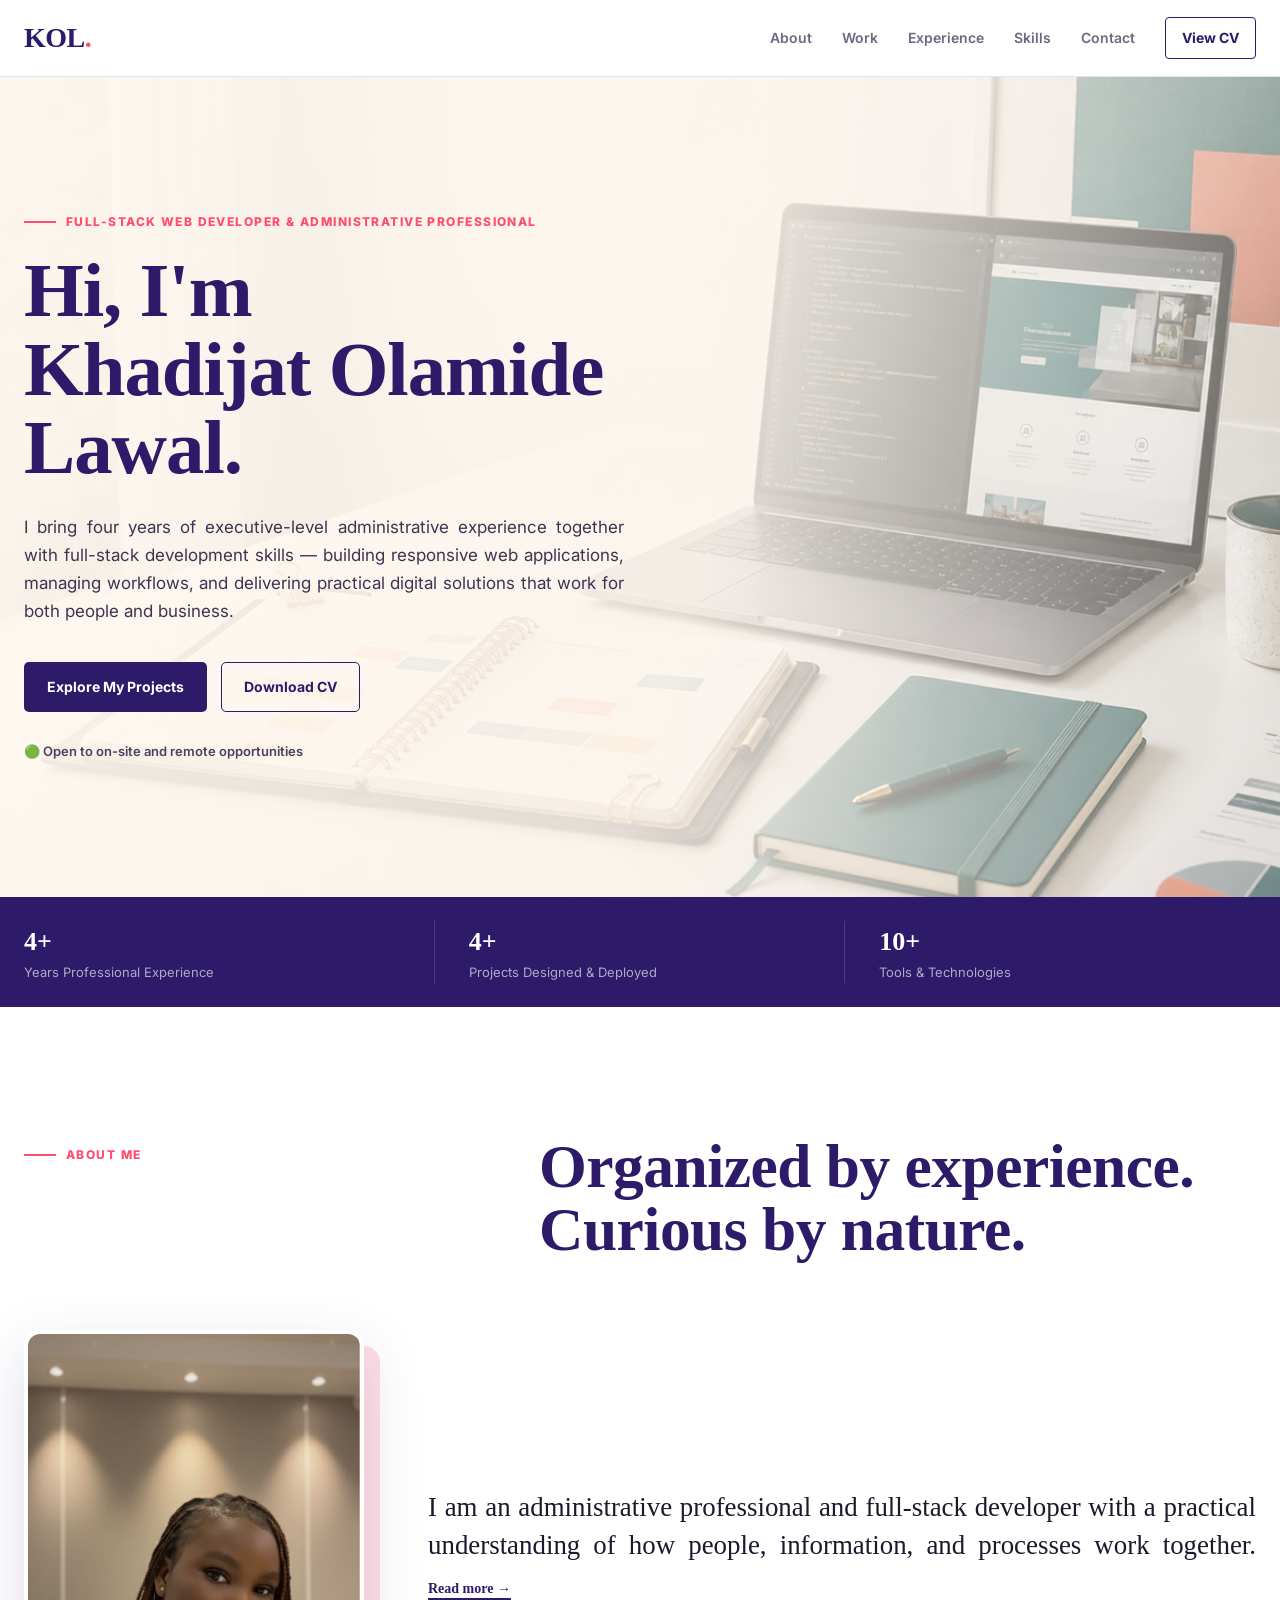
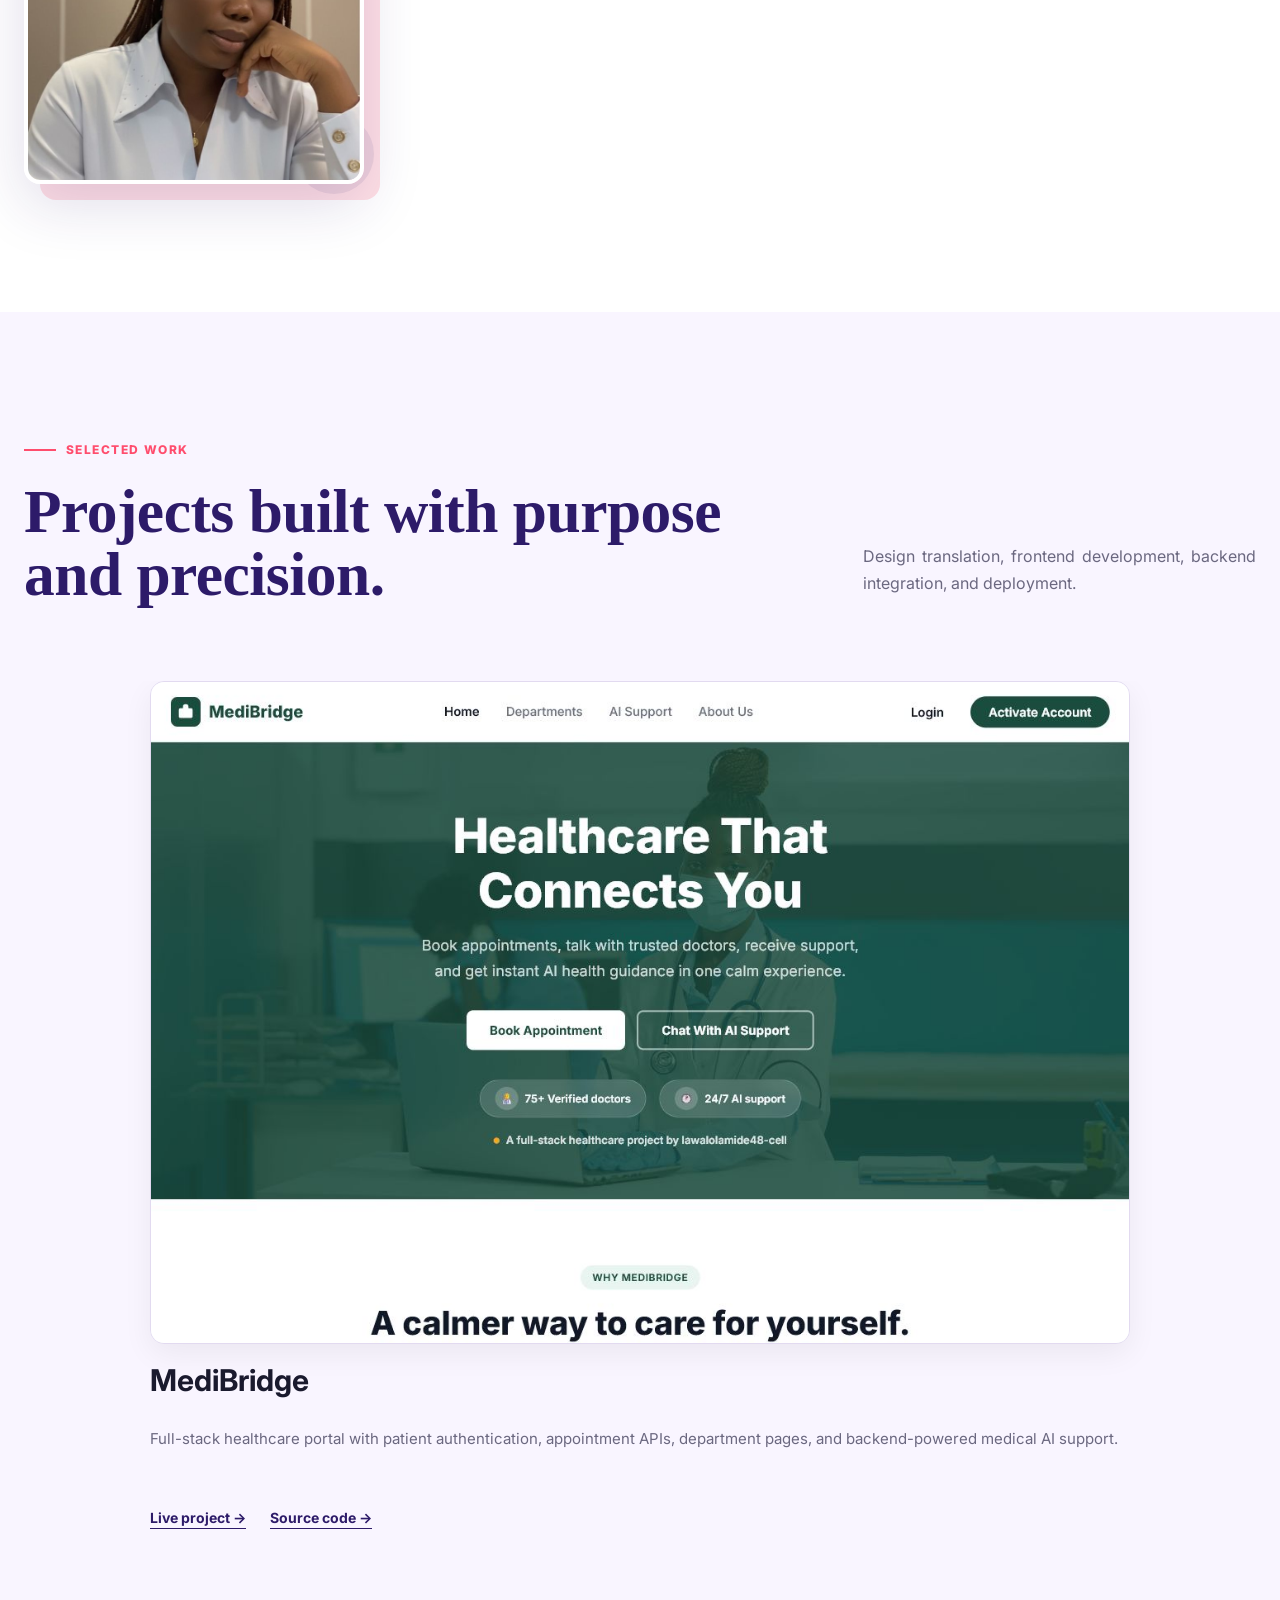
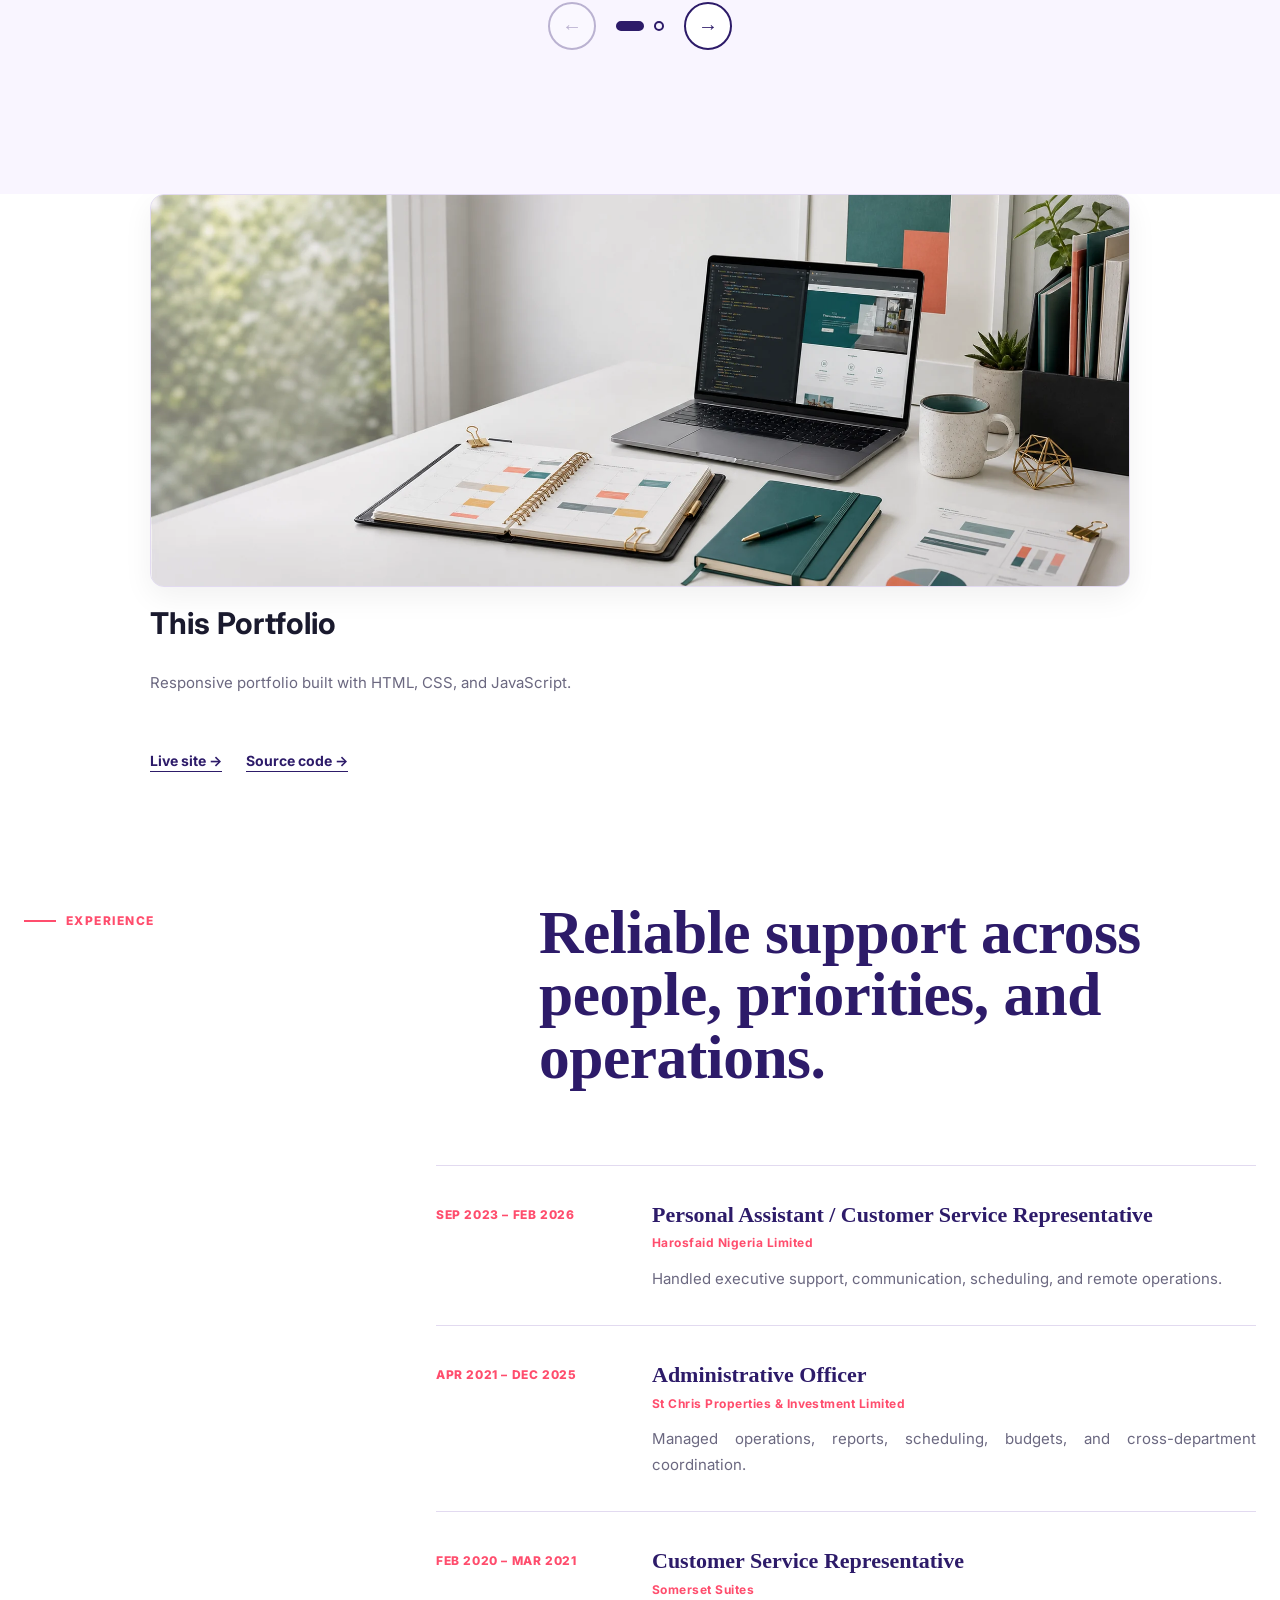
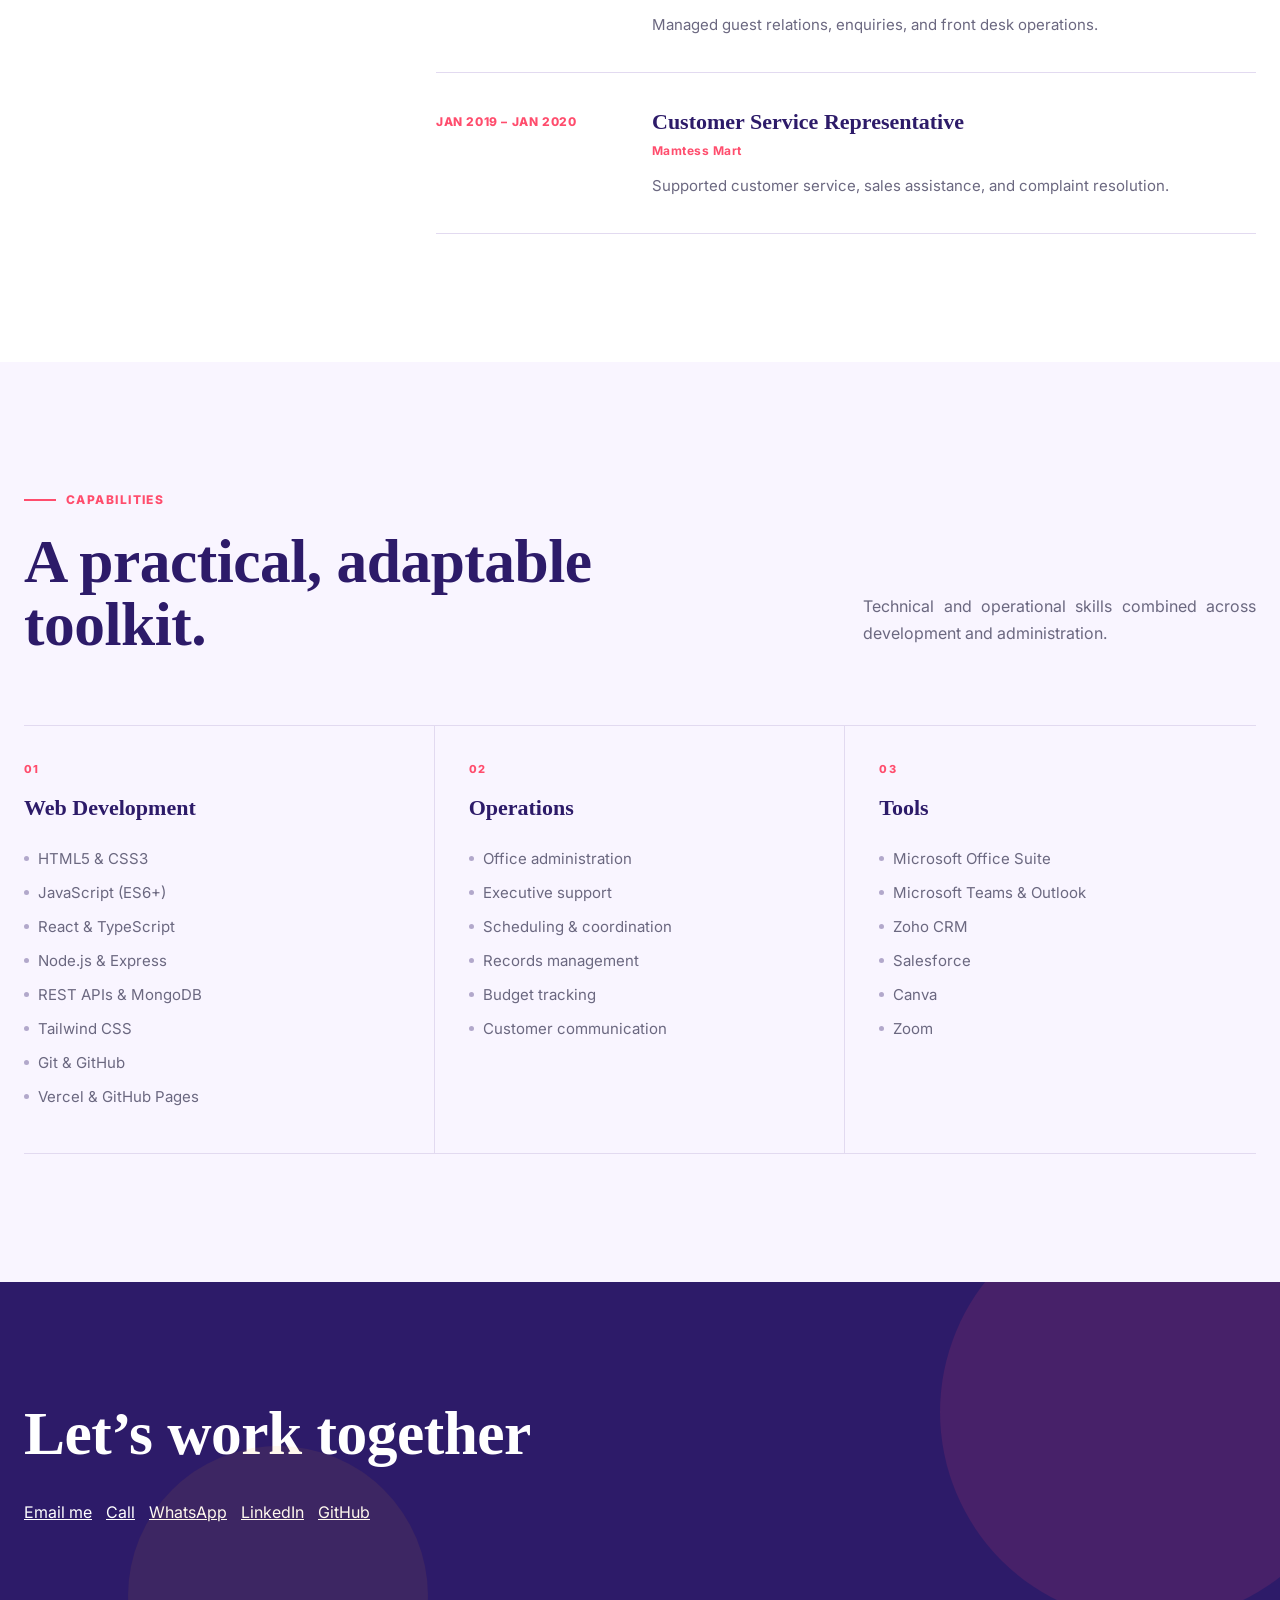
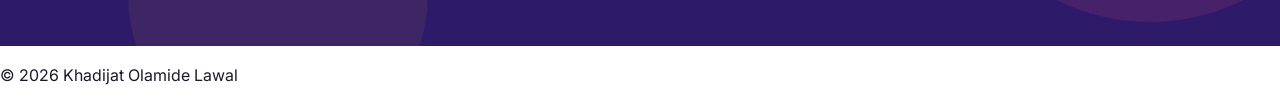
==== index.html @ fa99a220 "Swap job titles and dates in timeline section" ====
<!doctype html>
<html lang="en">
  <head>
    <meta charset="UTF-8" />
    <meta name="viewport" content="width=device-width, initial-scale=1.0" />
    <meta
      name="description"
      content="Portfolio of Khadijat Olamide Lawal — Full-Stack Web Developer & Administrative Professional open to remote and on-site opportunities."
    />
    <meta name="author" content="Khadijat Olamide Lawal" />
    <meta name="theme-color" content="#2D1B69" />

    <title>Khadijat Olamide Lawal | Portfolio</title>

    <link rel="preconnect" href="https://fonts.googleapis.com" />
    <link rel="preconnect" href="https://fonts.gstatic.com" crossorigin />
    <link
      href="https://fonts.googleapis.com/css2?family=Inter:wght@400;600;700;800&display=swap"
      rel="stylesheet"
    />

    <link rel="stylesheet" href="styles.css" />
    <script src="script.js" defer></script>
  </head>

  <body>
    <a class="skip-link" href="#main-content">Skip to content</a>

    <!-- HEADER -->
    <header class="site-header">
      <nav class="site-nav" aria-label="Main navigation">
        <a class="brand" href="#top">KOL<span>.</span></a>

        <button
          class="menu-button"
          type="button"
          aria-label="Open navigation"
          aria-expanded="false"
          aria-controls="nav-links"
        >
          <span></span><span></span><span></span>
        </button>

        <div class="nav-links" id="nav-links">
          <a href="#about">About</a>
          <a href="#work">Work</a>
          <a href="#experience">Experience</a>
          <a href="#skills">Skills</a>
          <a href="#contact">Contact</a>
          <a class="nav-cv" href="assets/Khadijat-Olamide-Lawal-CV.pdf" download
            >View CV</a
          >
        </div>
      </nav>
    </header>

    <main id="main-content">
      <!-- HERO -->
      <section class="hero" id="top">
        <div class="hero-content">
          <p class="eyebrow">
            Full-Stack Web Developer & Administrative Professional
          </p>

          <h1 id="hero-title">
            Hi, I'm <br />
            Khadijat Olamide Lawal.
          </h1>

          <p class="hero-summary">
            I bring four years of executive-level administrative experience
            together with full-stack development skills — building responsive
            web applications, managing workflows, and delivering practical
            digital solutions that work for both people and business.
          </p>

          <div class="hero-actions">
            <a class="button button-primary" href="#work"
              >Explore My Projects</a
            >
            <a
              class="button button-secondary"
              href="assets/Khadijat-Olamide-Lawal-CV.pdf"
              download
              >Download CV</a
            >
          </div>

          <p class="availability">🟢 Open to on-site and remote opportunities</p>
        </div>
      </section>

      <!-- FACT STRIP -->
      <div class="fact-strip" aria-label="Career highlights">
        <div class="fact">
          <strong>4+</strong>
          <span>Years Professional Experience</span>
        </div>

        <div class="fact">
          <strong>4+</strong>
          <span>Projects Designed & Deployed</span>
        </div>

        <div class="fact">
          <strong>10+</strong>
          <span>Tools & Technologies</span>
        </div>
      </div>

      <!-- ABOUT -->
      <section class="section about" id="about">
        <div class="section-number">01</div>

        <div class="section-heading">
          <p class="eyebrow">About me</p>
          <h2>Organized by experience.<br />Curious by nature.</h2>
        </div>

        <div class="about-grid">
          <div class="about-photo-wrap">
            <img
              src="assets/profile.jpg"
              alt="Khadijat Olamide Lawal"
              class="about-photo"
            />
          </div>

          <div class="about-copy">
            <p class="lead">
              I am an administrative professional and full-stack developer with
              a practical understanding of how people, information, and
              processes work together.
              <a class="read-more-link" href="about.html">Read more →</a>
            </p>
          </div>
        </div>
      </section>

     <!-- WORK -->
<section class="section work" id="work">
  <div class="section-intro reveal">
    <div>
      <p class="eyebrow">Selected work</p>
      <h2>Projects built with purpose and precision.</h2>
    </div>
    <p>Design translation, frontend development, backend integration, and deployment.</p>
  </div>

  <div class="carousel reveal">
    <div class="carousel-track" id="carousel-track">

      <!-- PROJECT 1: MEDIBRIDGE -->
      <article class="carousel-slide">
        <div class="project">
          <a class="project-visual" href="https://medibridge-fullstack.onrender.com/">
            <img src="assets/medibridge-preview.png" alt="MediBridge project" />
          </a>

          <div class="project-details">
            <h3>MediBridge</h3>
            <p>
              Full-stack healthcare portal with patient authentication, appointment APIs,
              department pages, and backend-powered medical AI support.
            </p>

            <div class="project-links">
              <a class="text-link" href="https://medibridge-fullstack.onrender.com/">Live project →</a>
              <a class="text-link" href="https://github.com/lawalolamide48-cell/Medibridge-">Source code →</a>
            </div>
          </div>
        </div>
      </article>

      <!-- PROJECT 2: MINDORA -->
      <article class="carousel-slide">
        <div class="project">
          <a class="project-visual" href="https://mindora-ai-chi.vercel.app/">
            <img src="assets/mindora-project.webp" alt="Mindora project" />
          </a>

          <div class="project-details">
            <h3>Mindora</h3>
            <p>
              AI-powered mental wellness assistant that provides emotional support
              through intelligent conversational responses.
            </p>

            <div class="project-links">
              <a class="text-link" href="https://mindora-ai-chi.vercel.app/">Live project →</a>
              <a class="text-link" href="https://github.com/lawalolamide48-cell/Mindora">Source code →</a>
            </div>
          </div>
        </div>
      </article>

    </div> <!-- carousel-track -->

    <!-- CONTROLS -->
    <div class="carousel-controls">
      <button id="carousel-prev" class="carousel-btn">←</button>

      <div class="carousel-dots">
        <button class="dot active"></button>
        <button class="dot"></button>
      </div>

      <button id="carousel-next" class="carousel-btn">→</button>
    </div>

  </div>
</section>
      <!-- PORTFOLIO -->
      <article class="carousel-slide">
        <div class="project">
          <a class="project-visual" href="https://lawalolamide48-cell.github.io/Khadijat-Portfolio/">
            <img src="assets/hero-workspace.webp" alt="Portfolio website" />
          </a>

          <div class="project-details">
            <h3>This Portfolio</h3>
            <p>Responsive portfolio built with HTML, CSS, and JavaScript.</p>

            <div class="project-links">
              <a class="text-link" href="https://lawalolamide48-cell.github.io/Khadijat-Portfolio/">Live site →</a>
              <a class="text-link" href="https://github.com/lawalolamide48-cell/Khadijat-Portfolio">Source code →</a>
            </div>
          </div>
        </div>
      </article>

    </div>
  </div>
</section>
      <!-- EXPERIENCE -->
      <section class="section experience" id="experience">
  <div class="section-number" aria-hidden="true">02</div>

  <div class="section-heading reveal">
    <p class="eyebrow">Experience</p>
    <h2>Reliable support across people, priorities, and operations.</h2>
  </div>

  <div class="timeline reveal">

    <article class="timeline-item">
      <p class="timeline-date">Sep 2023 – Feb 2026</p>
      <div>
        <h3>Personal Assistant / Customer Service Representative</h3>
        <p class="company">Harosfaid Nigeria Limited</p>
        <p>Handled executive support, communication, scheduling, and remote operations.</p>
      </div>
    </article>

    <article class="timeline-item">
      <p class="timeline-date">Apr 2021 – Dec 2025</p>
      <div>
        <h3>Administrative Officer</h3>
        <p class="company">St Chris Properties & Investment Limited</p>
        <p>Managed operations, reports, scheduling, budgets, and cross-department coordination.</p>
      </div>
    </article>

    <article class="timeline-item">
      <p class="timeline-date">Feb 2020 – Mar 2021</p>
      <div>
        <h3>Customer Service Representative</h3>
        <p class="company">Somerset Suites</p>
        <p>Managed guest relations, enquiries, and front desk operations.</p>
      </div>
    </article>

    <article class="timeline-item">
      <p class="timeline-date">Jan 2019 – Jan 2020</p>
      <div>
        <h3>Customer Service Representative</h3>
        <p class="company">Mamtess Mart</p>
        <p>Supported customer service, sales assistance, and complaint resolution.</p>
      </div>
    </article>

  </div>
</section>

      <!-- SKILLS -->
       <section class="section skills" id="skills">
  <div class="section-intro reveal">
    <div>
      <p class="eyebrow">Capabilities</p>
      <h2>A practical, adaptable toolkit.</h2>
    </div>
    <p>Technical and operational skills combined across development and administration.</p>
  </div>

  <div class="skill-groups reveal">

    <article>
      <p class="skill-number">01</p>
      <h3>Web Development</h3>
      <ul>
        <li>HTML5 & CSS3</li>
        <li>JavaScript (ES6+)</li>
        <li>React & TypeScript</li>
        <li>Node.js & Express</li>
        <li>REST APIs & MongoDB</li>
        <li>Tailwind CSS</li>
        <li>Git & GitHub</li>
        <li>Vercel & GitHub Pages</li>
      </ul>
    </article>

    <article>
      <p class="skill-number">02</p>
      <h3>Operations</h3>
      <ul>
        <li>Office administration</li>
        <li>Executive support</li>
        <li>Scheduling & coordination</li>
        <li>Records management</li>
        <li>Budget tracking</li>
        <li>Customer communication</li>
      </ul>
    </article>

    <article>
      <p class="skill-number">03</p>
      <h3>Tools</h3>
      <ul>
        <li>Microsoft Office Suite</li>
        <li>Microsoft Teams & Outlook</li>
        <li>Zoho CRM</li>
        <li>Salesforce</li>
        <li>Canva</li>
        <li>Zoom</li>
      </ul>
    </article>

  </div>
</section>

      <!-- CONTACT -->
      <section class="contact" id="contact">
        <h2>Let’s work together</h2>

        <div class="contact-actions">
          <a href="mailto:Lawalolamide48@gmail.com">Email me</a>
          <a href="tel:+2349033434565">Call</a>
          <a href="https://wa.me/2349033434565">WhatsApp</a>
          <a
            href="https://www.linkedin.com/in/khadijat-lawal-0120243a5"
            >LinkedIn</a
          >
          <a href="https://github.com/lawalolamide48-cell">GitHub</a>
        </div>
      </section>
    </main>

    <footer>
      <p>© 2026 Khadijat Olamide Lawal</p>
    </footer>
  </body>
</html>
---- styles.css ----
section {
  padding: 80px 20px;
}

.section-heading {
  margin-bottom: 40px;
}

p {
  line-height: 1.7;
}

:root {
  --violet: #2D1B69;
  --violet-dark: #1a0f3f;
  --violet-mid: #3d2880;
  --coral: #FF4D6D;
  --coral-light: #ff8099;
  --gold: #F5A623;
  --cream: #FFF8F0;
  --cream-dark: #F0E8DC;
  --ink: #1a1a2e;
  --muted: #6b6880;
  --line: #e2daf0;
  --soft: #f9f5ff;
  --paper: #ffffff;
  --max: 1240px;
}

* { box-sizing: border-box; }
html { scroll-behavior: smooth; }

body {
  margin: 0;
  background: var(--paper);
  color: var(--ink);
  font-family: Inter, ui-sans-serif, system-ui, -apple-system, sans-serif;
  font-size: 16px;
  line-height: 1.6;
}
body.menu-open { overflow: hidden; }
img { display: block; max-width: 100%; }
a { color: inherit; }
button, a { -webkit-tap-highlight-color: transparent; }
button:focus-visible, a:focus-visible {
  outline: 3px solid var(--gold);
  outline-offset: 4px;
}

.skip-link {
  position: fixed;
  top: 12px;
  left: 12px;
  z-index: 100;
  padding: 10px 14px;
  transform: translateY(-150%);
  background: var(--violet);
  color: white;
  border-radius: 4px;
  text-decoration: none;
  font-size: 14px;
}
.skip-link:focus { transform: translateY(0); }

/* ── NAV ── */
.site-header {
  position: sticky;
  top: 0;
  z-index: 100;
  border-bottom: 1px solid rgba(45, 27, 105, 0.12);
  background: rgba(255, 255, 255, 0.97);
  backdrop-filter: blur(14px);
}
.site-nav {
  width: min(calc(100% - 48px), var(--max));
  height: 76px;
  margin: 0 auto;
  display: flex;
  align-items: center;
  justify-content: space-between;
}
.brand {
  color: var(--violet);
  font-family: Georgia, serif;
  font-size: 28px;
  font-weight: 700;
  line-height: 1;
  text-decoration: none;
  letter-spacing: -0.5px;
}
.brand span { color: var(--coral); }

.nav-links {
  display: flex;
  align-items: center;
  gap: 30px;
}
.nav-links a {
  color: var(--muted);
  font-size: 14px;
  font-weight: 600;
  text-decoration: none;
  transition: color 160ms;
}
.nav-links a:hover { color: var(--violet); }
.nav-links .nav-cv {
  padding: 9px 16px;
  border: 1.5px solid var(--violet);
  border-radius: 4px;
  color: var(--violet);
  font-weight: 700;
  transition: background 160ms, color 160ms;
}
.nav-links .nav-cv:hover {
  background: var(--violet);
  color: white;
}

/* ── HAMBURGER BUTTON ── */
.menu-button {
  display: none;
  width: 40px;
  height: 40px;
  padding: 0;
  border: 1.5px solid var(--line);
  border-radius: 6px;
  background: white;
  cursor: pointer;
  flex-direction: column;
  align-items: center;
  justify-content: center;
  gap: 5px;
  box-shadow: 0 1px 4px rgba(45,27,105,0.08);
  transition: border-color 160ms, box-shadow 160ms;
}
.menu-button:hover {
  border-color: var(--violet);
  box-shadow: 0 2px 8px rgba(45,27,105,0.14);
}
.menu-button span {
  width: 18px;
  height: 2px;
  display: block;
  background: var(--violet);
  border-radius: 2px;
  transition: transform 220ms ease, opacity 220ms ease;
}
.menu-button[aria-expanded="true"] span:nth-child(1) {
  transform: translateY(7px) rotate(45deg);
}
.menu-button[aria-expanded="true"] span:nth-child(2) {
  opacity: 0;
  transform: scaleX(0);
}
.menu-button[aria-expanded="true"] span:nth-child(3) {
  transform: translateY(-7px) rotate(-45deg);
}

/* ── HERO ── */
.hero {
  position: relative;
  min-height: min(820px, calc(100svh - 76px));
  padding: 80px max(24px, calc((100vw - var(--max)) / 2));
  display: flex;
  align-items: center;
  overflow: hidden;
  background-color: var(--cream);
  background-image: url("assets/hero-workspace.webp");
  background-position: center center;
  background-size: cover;
}
.hero::before {
  position: absolute;
  inset: 0;
  content: "";
  background: linear-gradient(105deg, rgba(255,248,240,0.96) 0%, rgba(255,248,240,0.88) 55%, rgba(255,248,240,0.3) 100%);
}
.hero-content {
  position: relative;
  z-index: 1;
  width: min(700px, 62%);
}

.eyebrow {
  margin: 0 0 20px;
  color: var(--coral);
  font-size: 12px;
  font-weight: 800;
  letter-spacing: 0.12em;
  text-transform: uppercase;
  display: flex;
  align-items: center;
  gap: 10px;
}
.eyebrow::before {
  content: "";
  width: 32px;
  height: 2px;
  background: var(--coral);
  flex-shrink: 0;
}

.hero h1, .section h2, .contact h2 {
  margin: 0;
  font-family: Georgia, serif;
  font-weight: 700;
  line-height: 1.02;
}
.hero h1 {
  font-size: clamp(52px, 6vw, 92px);
  color: var(--violet);
  letter-spacing: -1px;
}
.hero-summary {
  max-width: 600px;
  margin: 26px 0 0;
  color: #3d3550;
  font-size: clamp(17px, 1.3vw, 20px);
  line-height: 1.65;
  text-align: justify;
}
.hero-actions, .contact-actions {
  margin-top: 36px;
  display: flex;
  flex-wrap: wrap;
  align-items: center;
  gap: 14px;
}
.button {
  min-height: 50px;
  padding: 13px 22px;
  display: inline-flex;
  align-items: center;
  justify-content: center;
  border: 1.5px solid transparent;
  border-radius: 5px;
  font-size: 14px;
  font-weight: 700;
  text-decoration: none;
  transition: background 160ms, color 160ms, transform 160ms, border-color 160ms;
}
.button:hover { transform: translateY(-2px); }
.button-primary { background: var(--violet); color: white; }
.button-primary:hover { background: var(--violet-dark); }
.button-secondary {
  border-color: var(--violet);
  background: transparent;
  color: var(--violet);
}
.button-secondary:hover { background: var(--violet); color: white; }

.availability {
  margin: 28px 0 0;
  display: flex;
  align-items: center;
  gap: 10px;
  color: #4a4260;
  font-size: 13px;
  font-weight: 600;
}
.availability span {
  width: 9px;
  height: 9px;
  border-radius: 50%;
  background: var(--coral);
  box-shadow: 0 0 0 5px rgba(255, 77, 109, 0.18);
  flex-shrink: 0;
}

/* ── FACT STRIP ── */
.fact-strip {
  min-height: 110px;
  padding: 22px max(24px, calc((100vw - var(--max)) / 2));
  display: grid;
  grid-template-columns: repeat(3, 1fr);
  align-items: center;
  background: var(--violet);
  color: white;
}
.fact {
  min-height: 60px;
  padding: 0 34px;
  display: flex;
  flex-direction: column;
  justify-content: center;
  border-right: 1px solid rgba(255,255,255,0.15);
}
.fact:first-child { padding-left: 0; }
.fact:last-child { border-right: 0; }
.fact strong { font-family: Georgia, serif; font-size: 26px; color: #fff; }
.fact span { font-size: 13px; color: rgba(255,255,255,0.62); }

/* ── SECTIONS ── */
.section {
  position: relative;
  width: min(calc(100% - 48px), var(--max));
  margin: 0 auto;
  padding: 128px 0;
}
.section-number {
  position: absolute;
  top: 132px;
  left: -54px;
  color: var(--coral);
  font-family: Georgia, serif;
  font-size: 13px;
  font-weight: 700;
  letter-spacing: 0.05em;
}
.section-heading {
  display: grid;
  grid-template-columns: minmax(240px, 0.9fr) 1.45fr;
  align-items: start;
  gap: 70px;
}
.section-heading .eyebrow { margin-top: 10px; }
.section h2, .contact h2 {
  font-size: clamp(38px, 4.8vw, 66px);
  color: var(--violet);
  letter-spacing: -0.5px;
}

/* ── ABOUT ── */
.about-copy {
  width: min(730px, 62%);
  margin: 70px 0 0 auto;
}
.about-copy p {
  margin: 0 0 22px;
  color: var(--muted);
  font-size: 17px;
  text-align: justify;
}
.about-copy .lead {
  color: var(--ink);
  font-family: Georgia, serif;
  font-size: clamp(24px, 2.1vw, 32px);
  line-height: 1.45;
  text-align: justify;
}
.read-more-link {
  display: inline-flex;
  align-items: center;
  gap: 6px;
  margin-top: 6px;
  color: var(--violet);
  font-size: 14px;
  font-weight: 700;
  text-decoration: underline;
  text-underline-offset: 5px;
  text-decoration-thickness: 1.5px;
  transition: color 160ms;
}
.read-more-link:hover { color: var(--coral); }

/* ── WORK ── */
.work, .skills {
  width: 100%;
  max-width: none;
  padding-right: max(24px, calc((100vw - var(--max)) / 2));
  padding-left: max(24px, calc((100vw - var(--max)) / 2));
  background: var(--soft);
}
.section-intro {
  display: grid;
  grid-template-columns: 1.45fr 0.75fr;
  align-items: end;
  gap: 80px;
}
.section-intro > p {
  margin: 0 0 8px;
  color: var(--muted);
  font-size: 16px;
  text-align: justify;
}
.project {
  display: flex;
  flex-direction: column;
  gap: 18px;
  max-width: 980px;
  margin: 0 auto;
  align-items: flex-start;
}
.project-visual {
  width: 100%;
  border-radius: 14px;
  overflow: hidden;
  border: 1px solid var(--line);
  background: #eef0fc;
  box-shadow: 0 10px 30px rgba(0,0,0,0.06);
  transition: transform 300ms ease, box-shadow 300ms ease;
}
.project:hover .project-visual {
  transform: translateY(-4px);
  box-shadow: 0 18px 45px rgba(0,0,0,0.10);
}
.project-visual img {
  width: 100%;
  height: auto;
  display: block;
  transition: transform 500ms ease;
}

.project-visual:hover img {
  transform: scale(1.03);
}
.project-index, .skill-number {
  margin: 0 0 14px;
  color: var(--coral);
  font-size: 11px;
  font-weight: 800;
  letter-spacing: 0.12em;
  text-transform: uppercase;
}
.project-details {
  display: flex;
  flex-direction: column;
  gap: 12px;
}
.project-details h3 {
  font-size: 30px;
  line-height: 1.25;
  margin: 0;
}
.project-details > p {
  color: var(--muted);
  font-size: 15px;
  line-height: 1.7;
}
.project-points {
  margin: 12px 0;
  padding: 0;
  list-style: none;
}
.project-points li {
  position: relative;
  padding-left: 18px;
  margin-bottom: 10px;
  font-size: 14px;
  color: #3d3550;
}

.project-points li::before {
  width: 6px;
  height: 6px;
  top: 0.65em;
}
.tech-list {
  display: flex;
  flex-wrap: wrap;
  gap: 8px;
}
.tech-list span {
  padding: 6px 12px;
  font-size: 11px;
  border-radius: 999px;
  background: white;
  border: 1px solid var(--line);
  transition: all 200ms ease;
}

.tech-list span:hover {
  transform: translateY(-2px);
  border-color: var(--violet);
}
.project-links {
  margin-top: 28px;
  display: flex;
  flex-wrap: wrap;
  gap: 24px;
}
.text-link, .contact-link {
  color: var(--violet);
  font-size: 14px;
  font-weight: 700;
  text-underline-offset: 5px;
  text-decoration-thickness: 1px;
  transition: color 160ms;
}
.text-link:hover, .contact-link:hover { color: var(--coral); }

/* ── EXPERIENCE ── */
.timeline {
  width: min(820px, 68%);
  margin: 76px 0 0 auto;
  border-top: 1px solid var(--line);
}
.timeline-item {
  padding: 34px 0;
  display: grid;
  grid-template-columns: 180px 1fr;
  gap: 36px;
  border-bottom: 1px solid var(--line);
}
.timeline-date {
  margin: 5px 0 0;
  color: var(--coral);
  font-size: 12px;
  font-weight: 800;
  letter-spacing: 0.05em;
  text-transform: uppercase;
}
.timeline-item h3, .skill-groups h3, .education-list h3 {
  margin: 0;
  color: var(--violet);
  font-family: Georgia, serif;
  font-size: 22px;
  line-height: 1.35;
}
.timeline-item .company {
  margin: 4px 0 12px;
  color: var(--coral);
  font-size: 12px;
  font-weight: 700;
  letter-spacing: 0.04em;
}
.timeline-item div > p:last-child {
  margin: 0;
  color: var(--muted);
  font-size: 15px;
  text-align: justify;
}

/* ── SKILLS ── */
.skill-groups {
  margin-top: 70px;
  display: grid;
  grid-template-columns: repeat(3, 1fr);
  border-top: 1px solid var(--line);
  border-bottom: 1px solid var(--line);
}
.skill-groups article {
  min-height: 340px;
  padding: 34px;
  border-right: 1px solid var(--line);
}
.skill-groups article:first-child { padding-left: 0; }
.skill-groups article:last-child { border-right: 0; }
.skill-groups ul { margin: 24px 0 0; padding: 0; list-style: none; }
.skill-groups li {
  margin: 0 0 10px;
  color: var(--muted);
  font-size: 15px;
  padding-left: 14px;
  position: relative;
}
.skill-groups li::before {
  position: absolute;
  left: 0;
  top: 0.6em;
  content: "";
  width: 5px;
  height: 5px;
  border-radius: 50%;
  background: var(--violet);
  opacity: 0.35;
}

/* ── EDUCATION ── */
.education-list {
  width: min(820px, 68%);
  margin: 76px 0 0 auto;
  border-top: 1px solid var(--line);
}
.education-list article {
  padding: 28px 0;
  display: grid;
  grid-template-columns: 180px 1fr;
  gap: 36px;
  border-bottom: 1px solid var(--line);
}
.education-list article > p {
  margin: 5px 0 0;
  color: var(--coral);
  font-size: 12px;
  font-weight: 800;
  letter-spacing: 0.05em;
}
.education-list span { color: var(--muted); font-size: 14px; }

/* ── CONTACT ── */
.contact {
  padding: 120px max(24px, calc((100vw - var(--max)) / 2));
  background: var(--violet);
  color: white;
  position: relative;
  overflow: hidden;
}
.contact::before {
  content: "";
  position: absolute;
  top: -80px; right: -80px;
  width: 420px; height: 420px;
  border-radius: 50%;
  background: rgba(255,77,109,0.12);
  pointer-events: none;
}
.contact::after {
  content: "";
  position: absolute;
  bottom: -100px; left: 10%;
  width: 300px; height: 300px;
  border-radius: 50%;
  background: rgba(245,166,35,0.08);
  pointer-events: none;
}
.contact-inner { position: relative; z-index: 1; width: min(900px, 100%); }
.contact .eyebrow { color: var(--coral-light); }
.contact .eyebrow::before { background: var(--coral-light); }
.contact h2 { max-width: 820px; color: white; }
.contact-inner > p:not(.eyebrow) {
  max-width: 620px;
  margin: 24px 0 0;
  color: rgba(255,255,255,0.7);
  font-size: 18px;
  text-align: justify;
}
.button-light { background: white; color: var(--violet); border-color: white; }
.button-light:hover { background: var(--gold); color: var(--violet-dark); border-color: var(--gold); }
.contact-link { color: rgba(255,255,255,0.8); }
.contact-link:hover { color: white; }

/* ── FOOTER ── */
.site-footer {
  min-height: 88px;
  padding: 22px max(24px, calc((100vw - var(--max)) / 2));
  display: flex;
  align-items: center;
  justify-content: space-between;
  gap: 20px;
  background: var(--violet-dark);
  color: rgba(255,255,255,0.5);
  font-size: 12px;
}
.site-footer p { margin: 0; }
.site-footer a { color: rgba(255,255,255,0.8); font-weight: 700; text-underline-offset: 4px; }
.site-footer a:hover { color: white; }

/* ── REVEAL ── */
.reveal {
  opacity: 0;
  transform: translateY(22px);
  transition: opacity 600ms ease, transform 600ms ease;
}
.reveal.is-visible { opacity: 1; transform: translateY(0); }

/* ── RESPONSIVE 1080px ── */
@media (max-width: 1080px) {
  .section-number { display: none; }
  .project { grid-template-columns: 1.25fr 0.85fr; gap: 40px; }
  .project-visual, .project-visual img { min-height: 430px; }
}

/* ── RESPONSIVE 860px ── */
@media (max-width: 860px) {
  .site-nav {
    width: min(calc(100% - 36px), var(--max));
    height: 64px;
  }
  .menu-button { display: flex; }

  .nav-links {
    position: fixed;
    top: 60px;
    right: 0; bottom: 0; left: 0;
    z-index: 999;
    padding: 24px 24px 40px;
    display: none;
    flex-direction: column;
    align-items: flex-start;
    gap: 0;
    background: #ffffff;
    border-top: 2px solid var(--violet);
    box-shadow: 0 12px 40px rgba(45,27,105,0.18);
    overflow-y: auto;
  }
  .nav-links.is-open { display: flex; }
  .nav-links a {
    width: 100%;
    padding: 15px 0;
    border-bottom: 1px solid var(--line);
    font-size: 15px;
    font-weight: 600;
    color: var(--ink);
    text-decoration: none;
  }
  .nav-links a:last-of-type { border-bottom: none; }
  .nav-links a:hover { color: var(--violet); padding-left: 6px; transition: padding 160ms, color 160ms; }
  .nav-links .nav-cv {
    display: inline-flex;
    align-items: center;
    justify-content: center;
    width: 100%;
    margin-top: 20px;
    padding: 14px 20px;
    border: none;
    border-radius: 6px;
    background: var(--violet);
    color: white;
    font-size: 14px;
    font-weight: 700;
    text-align: center;
  }
  .nav-links .nav-cv:hover { background: var(--violet-dark); padding-left: 20px; }

  .hero {
    min-height: 700px;
    padding-top: 58px;
    padding-bottom: 58px;
    background-position: 65% center;
  }
  .hero::before {
    background: linear-gradient(105deg, rgba(255,248,240,0.97) 0%, rgba(255,248,240,0.9) 60%, rgba(255,248,240,0.5) 100%);
  }
  .hero-content { width: min(660px, 100%); }
  .fact { padding: 0 20px; }
  .section { padding-top: 92px; padding-bottom: 92px; }
  .section-heading, .section-intro { grid-template-columns: 1fr; gap: 26px; }
  .section-intro > p { max-width: 580px; }
  .about-copy, .timeline, .education-list { width: 100%; margin-top: 52px; }
  .project { grid-template-columns: 1fr; }
  .project-visual, .project-visual img { min-height: 0; aspect-ratio: 16 / 10; }
  .project-details { max-width: 680px; }
  .skill-groups { grid-template-columns: 1fr; }
  .skill-groups article,
  .skill-groups article:first-child {
    min-height: 0; padding: 28px 0;
    border-right: 0; border-bottom: 1px solid var(--line);
  }
  .skill-groups article:last-child { border-bottom: 0; }
  .contact { padding-top: 92px; padding-bottom: 92px; }
}

/* ── RESPONSIVE 620px (mobile) ── */
@media (max-width: 620px) {
  .site-nav { height: 60px; }

  /* Justify all body text on mobile */
  p, li, .hero-summary, .about-copy p, .about-copy .lead,
  .project-details > p, .project-points li,
  .timeline-item div > p, .section-intro > p,
  .contact-inner > p { text-align: justify !important; }

  .hero { min-height: 640px; padding-right: 20px; padding-left: 20px; }
  .hero h1 { font-size: clamp(44px, 13vw, 64px); }
  .hero-summary { font-size: 15px; }
  .availability { align-items: flex-start; }
  .availability span { margin-top: 6px; flex: 0 0 auto; }

  .fact-strip { padding: 20px; grid-template-columns: 1fr; }
  .fact, .fact:first-child {
    min-height: 72px; padding: 14px 0;
    border-right: 0; border-bottom: 1px solid rgba(255,255,255,0.15);
  }
  .fact:last-child { border-bottom: 0; }

  .section {
    width: min(calc(100% - 40px), var(--max));
    padding-top: 72px; padding-bottom: 72px;
  }
  .work, .skills { width: 100%; padding-right: 20px; padding-left: 20px; }
  .section h2, .contact h2 { font-size: 34px; }
  .about-copy .lead { font-size: 21px; }

  .project { margin-top: 50px; }
  .project-visual, .project-visual img { aspect-ratio: 4 / 3; }
  .project-details h3 { font-size: 36px; }

  /* Mindora mobile image — show top of design */
  .project-visual img { object-position: top center; }

  .timeline-item, .education-list article {
    grid-template-columns: 1fr; gap: 10px;
  }
  .timeline-date, .education-list article > p { margin: 0; }

  .contact { padding: 72px 20px; }
  .contact-inner > p:not(.eyebrow) { font-size: 16px; }
  .contact-actions { flex-direction: column; align-items: flex-start; gap: 16px; }

  .site-footer { padding: 26px 20px; flex-direction: column; align-items: flex-start; gap: 8px; }
}

@media (prefers-reduced-motion: reduce) {
  html { scroll-behavior: auto; }
  *, *::before, *::after {
    scroll-behavior: auto !important;
    transition-duration: 0.01ms !important;
    animation-duration: 0.01ms !important;
    animation-iteration-count: 1 !important;
  }
  .reveal { opacity: 1; transform: none; }
}

/* ── CAROUSEL ── */
.carousel {
  margin-top: 76px;
  position: relative;
  overflow: hidden;
}

.carousel-track {
  display: flex;
  transition: transform 500ms cubic-bezier(0.4, 0, 0.2, 1);
  will-change: transform;
}

.carousel-slide {
  min-width: 100%;
  flex: 0 0 100%;
  box-sizing: border-box;
}

.carousel-controls {
  display: flex;
  align-items: center;
  justify-content: center;
  gap: 20px;
  margin-top: 40px;
  padding-bottom: 16px;
}

.carousel-btn {
  width: 48px;
  height: 48px;
  border-radius: 50%;
  border: 2px solid var(--violet);
  background: white;
  color: var(--violet);
  font-size: 20px;
  cursor: pointer;
  display: flex;
  align-items: center;
  justify-content: center;
  transition: background 180ms, color 180ms, transform 180ms;
  flex-shrink: 0;
}
.carousel-btn:hover {
  background: var(--violet);
  color: white;
  transform: scale(1.08);
}
.carousel-btn:disabled {
  opacity: 0.3;
  cursor: not-allowed;
  transform: none;
}

.carousel-dots {
  display: flex;
  gap: 10px;
  align-items: center;
}

.dot {
  width: 10px;
  height: 10px;
  border-radius: 50%;
  border: 2px solid var(--violet);
  background: transparent;
  cursor: pointer;
  padding: 0;
  transition: background 200ms, transform 200ms, width 200ms;
}
.dot.active {
  background: var(--violet);
  width: 28px;
  border-radius: 6px;
}

/* Touch swipe hint on mobile */
@media (max-width: 860px) {
  .carousel-slide .project {
    padding-bottom: 8px;
  }
}

@media (max-width: 620px) {
  .carousel-btn {
    width: 40px;
    height: 40px;
    font-size: 16px;
  }
  .carousel-controls {
    margin-top: 28px;
    gap: 14px;
  }
}

/* ── PROFILE PHOTO ── */
.about-grid {
  display: grid;
  grid-template-columns: 340px 1fr;
  gap: 64px;
  align-items: center;
  margin-top: 70px;
}

.about-photo-wrap {
  position: relative;
  flex-shrink: 0;
}

.about-photo-wrap::before {
  content: "";
  position: absolute;
  top: 16px;
  left: 16px;
  width: 100%;
  height: 100%;
  border-radius: 16px;
  background: var(--coral);
  opacity: 0.18;
  z-index: 0;
}

.about-photo-wrap::after {
  content: "";
  position: absolute;
  bottom: -10px;
  right: -10px;
  width: 80px;
  height: 80px;
  border-radius: 50%;
  background: var(--violet);
  opacity: 0.08;
  z-index: 0;
}

.about-photo {
  position: relative;
  z-index: 1;
  width: 100%;
  aspect-ratio: 3 / 4;
  object-fit: cover;
  object-position: center top;
  border-radius: 16px;
  border: 4px solid white;
  box-shadow: 0 20px 60px rgba(45, 27, 105, 0.15);
  display: block;
}

.about-grid .about-copy {
  width: 100%;
  margin: 0;
}

@media (max-width: 860px) {
  .about-grid {
    grid-template-columns: 1fr;
    gap: 36px;
    margin-top: 52px;
  }
  .about-photo-wrap {
    width: min(280px, 70%);
    margin: 0 auto;
  }
}

@media (max-width: 620px) {
  .about-photo-wrap {
    width: min(240px, 80%);
  }
  .about-photo {
    border-radius: 12px;
  }
}
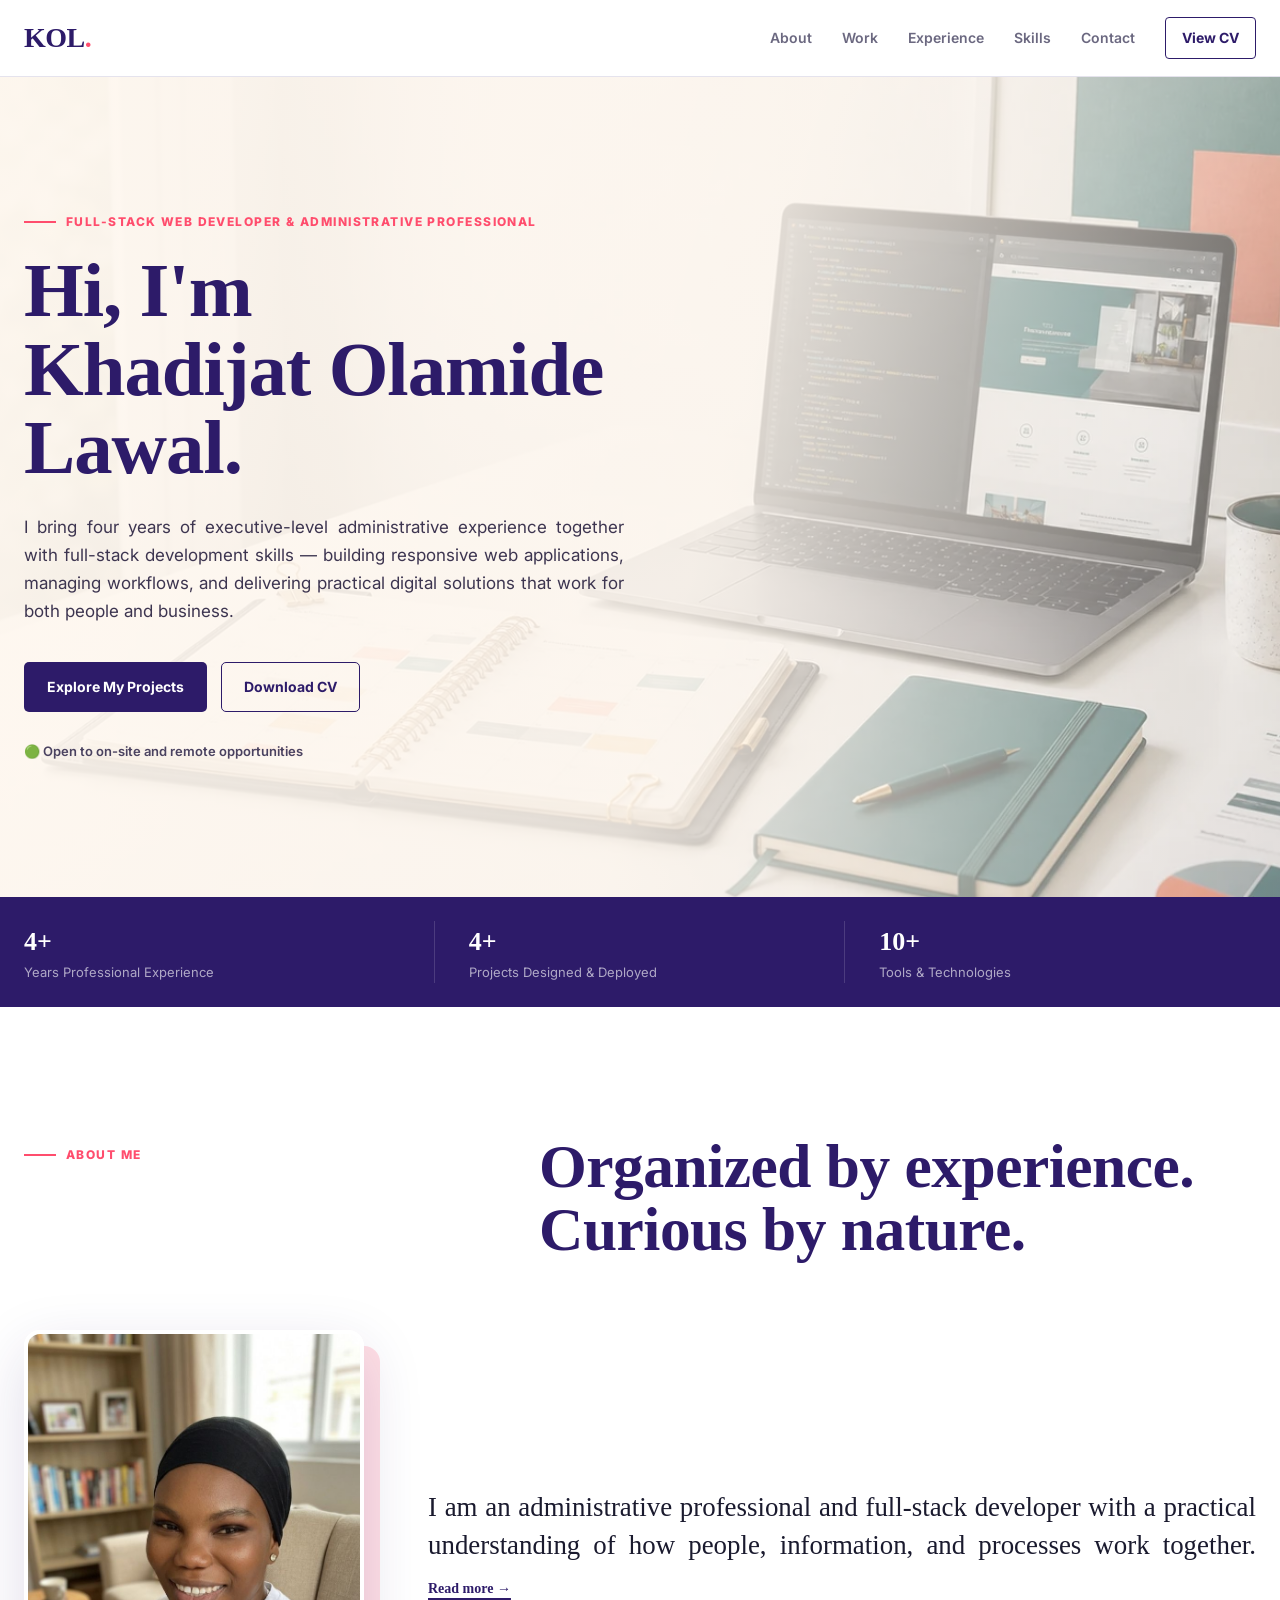
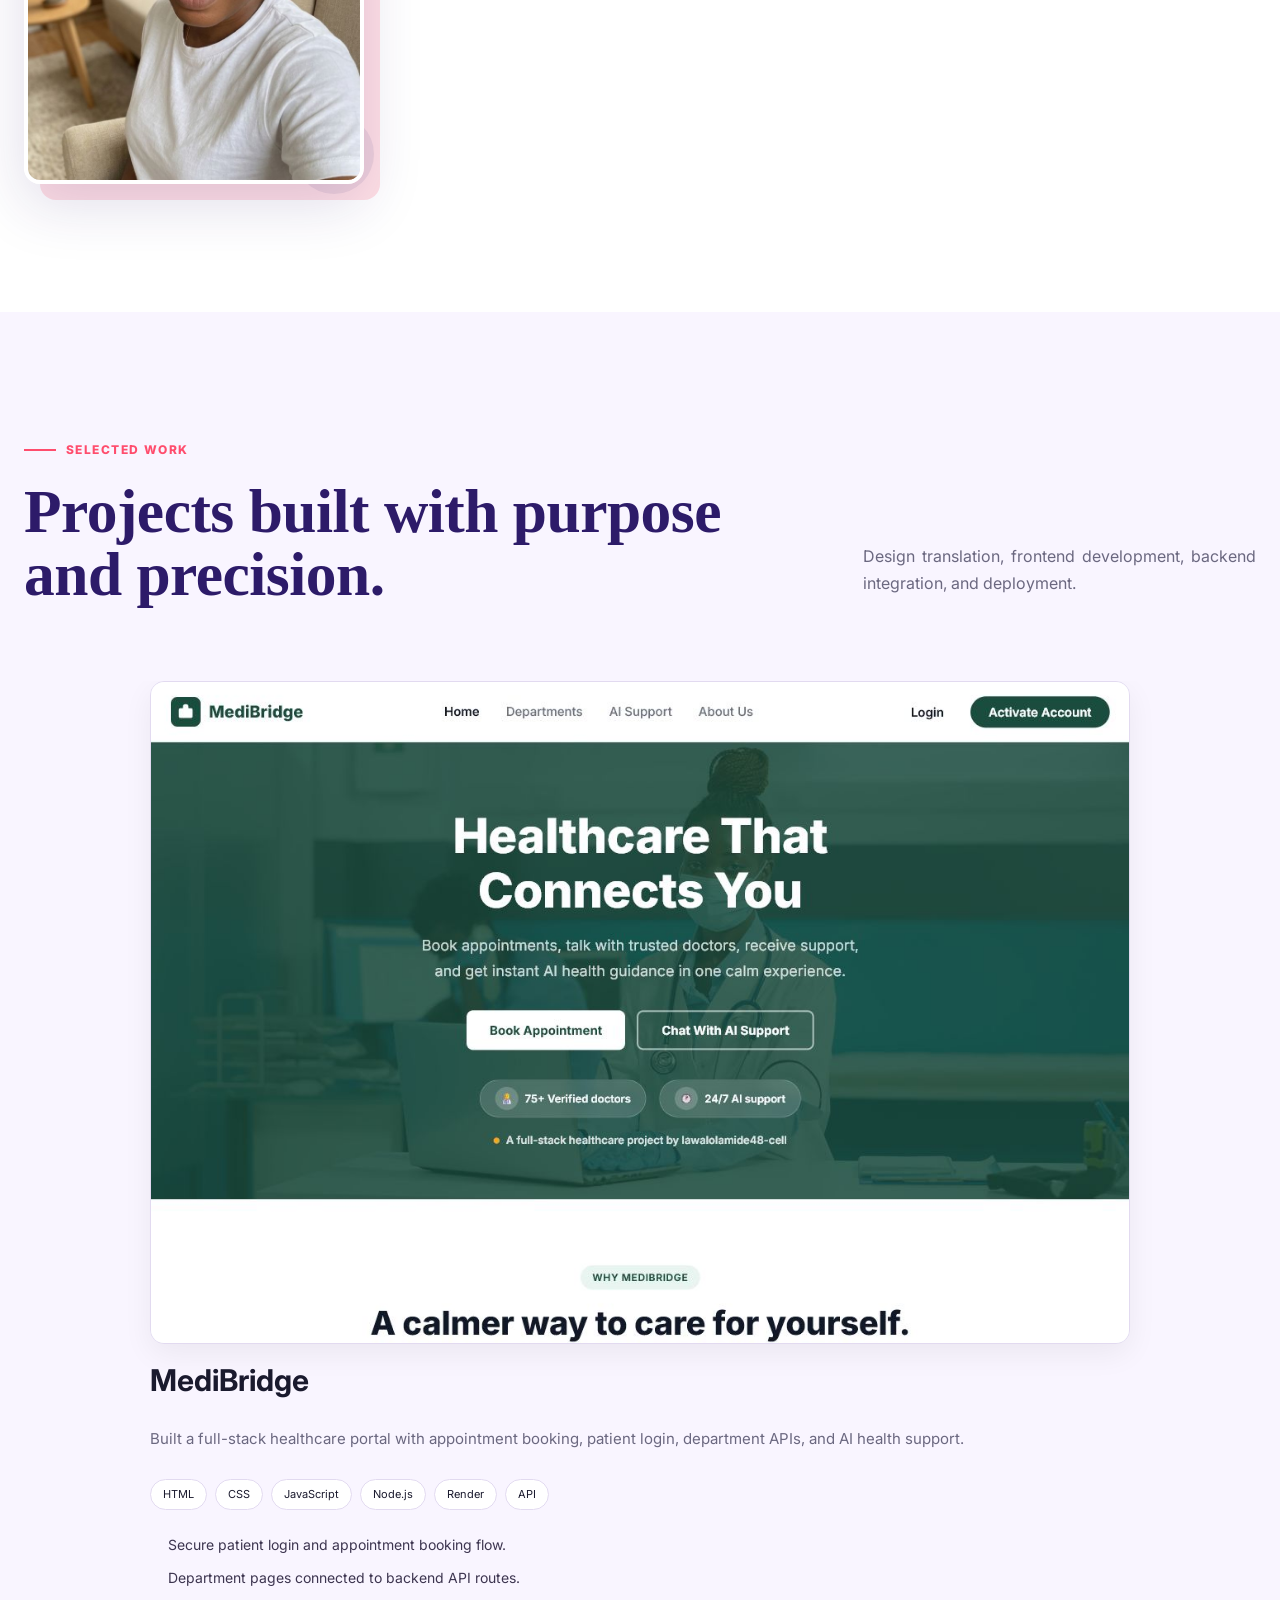
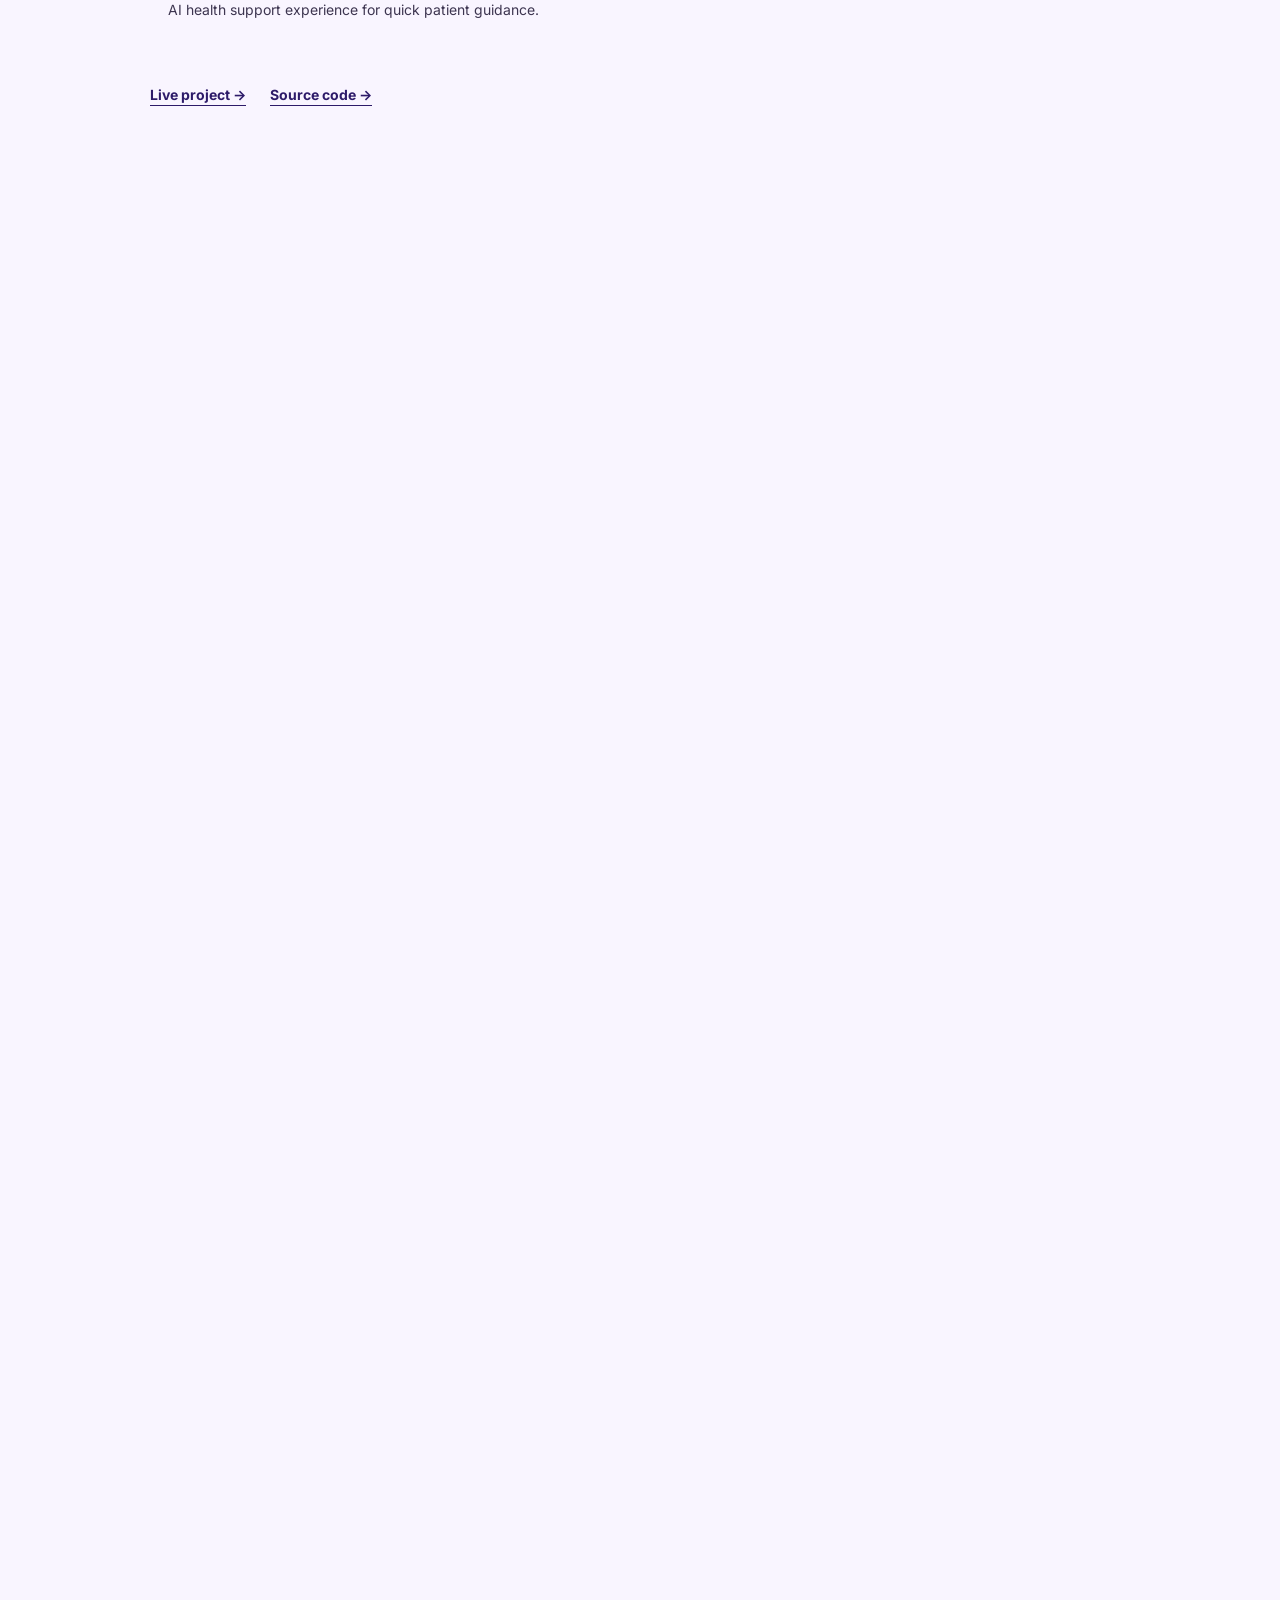
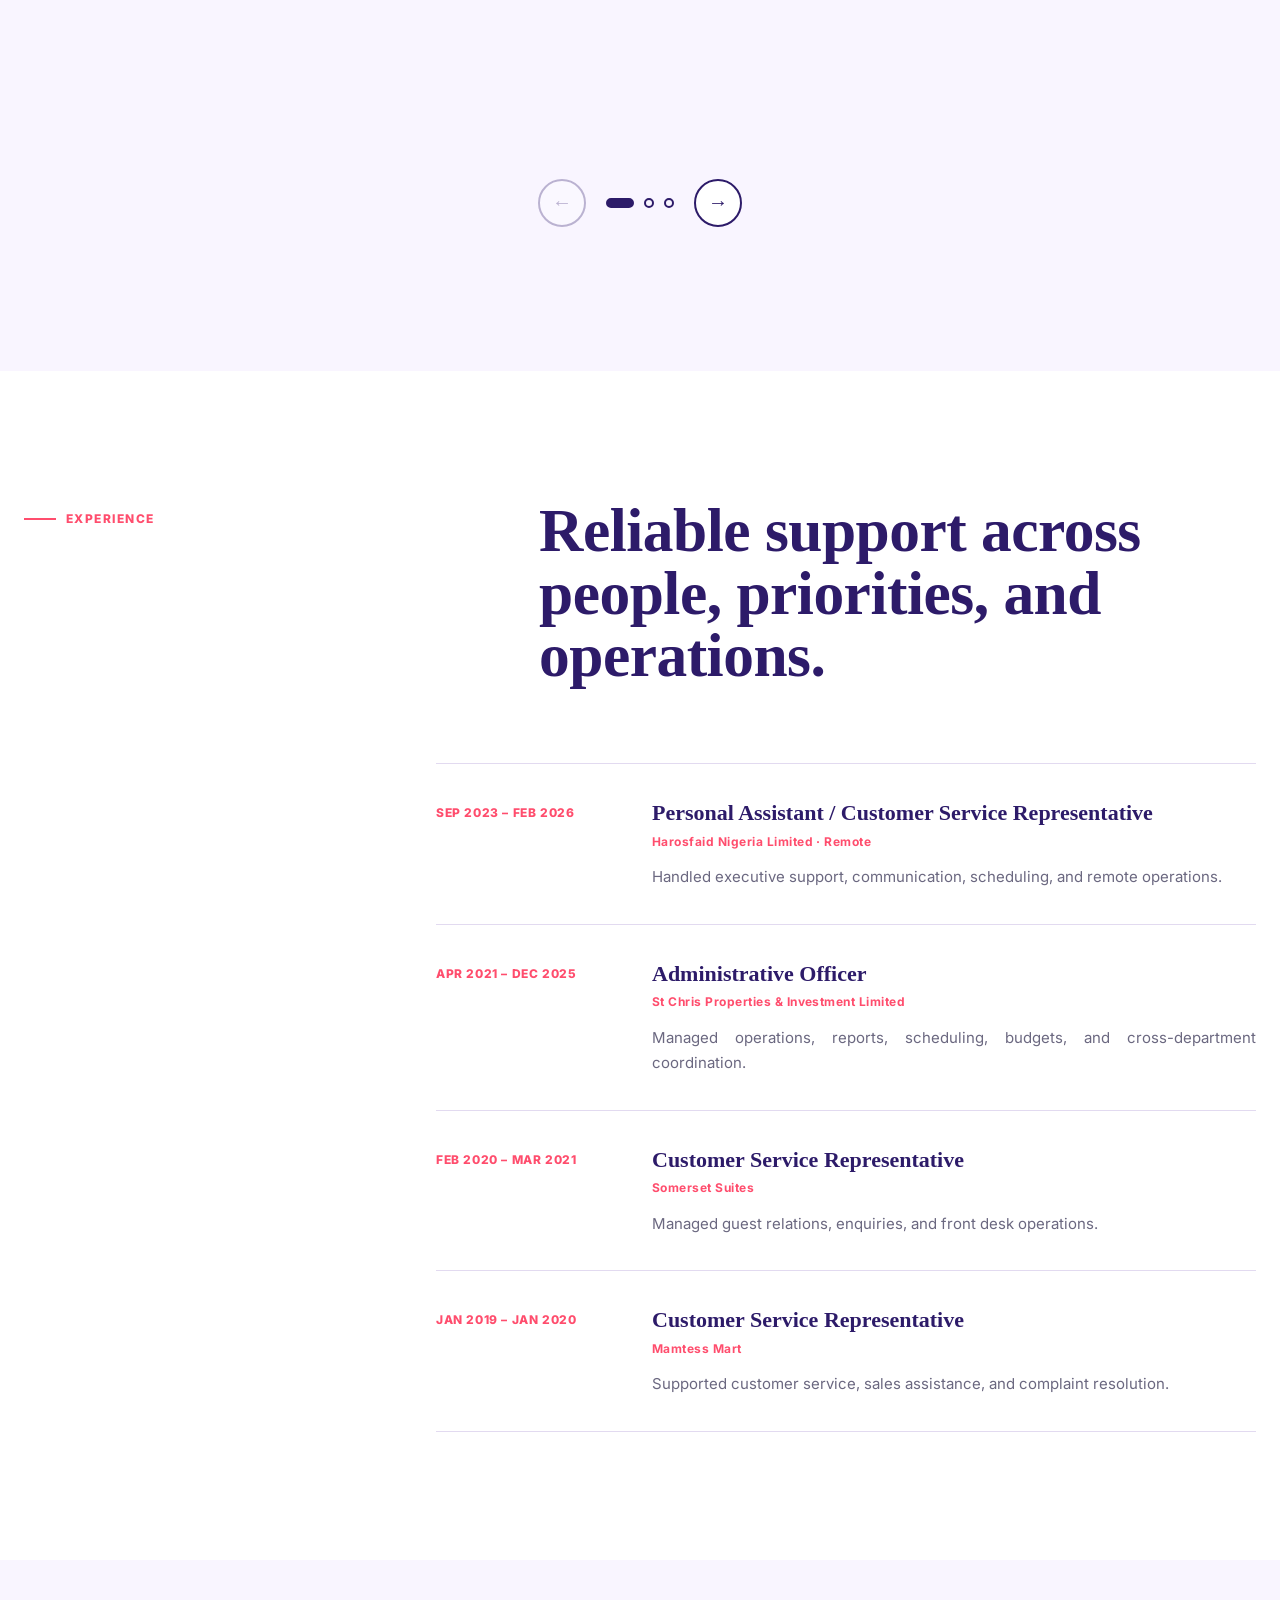
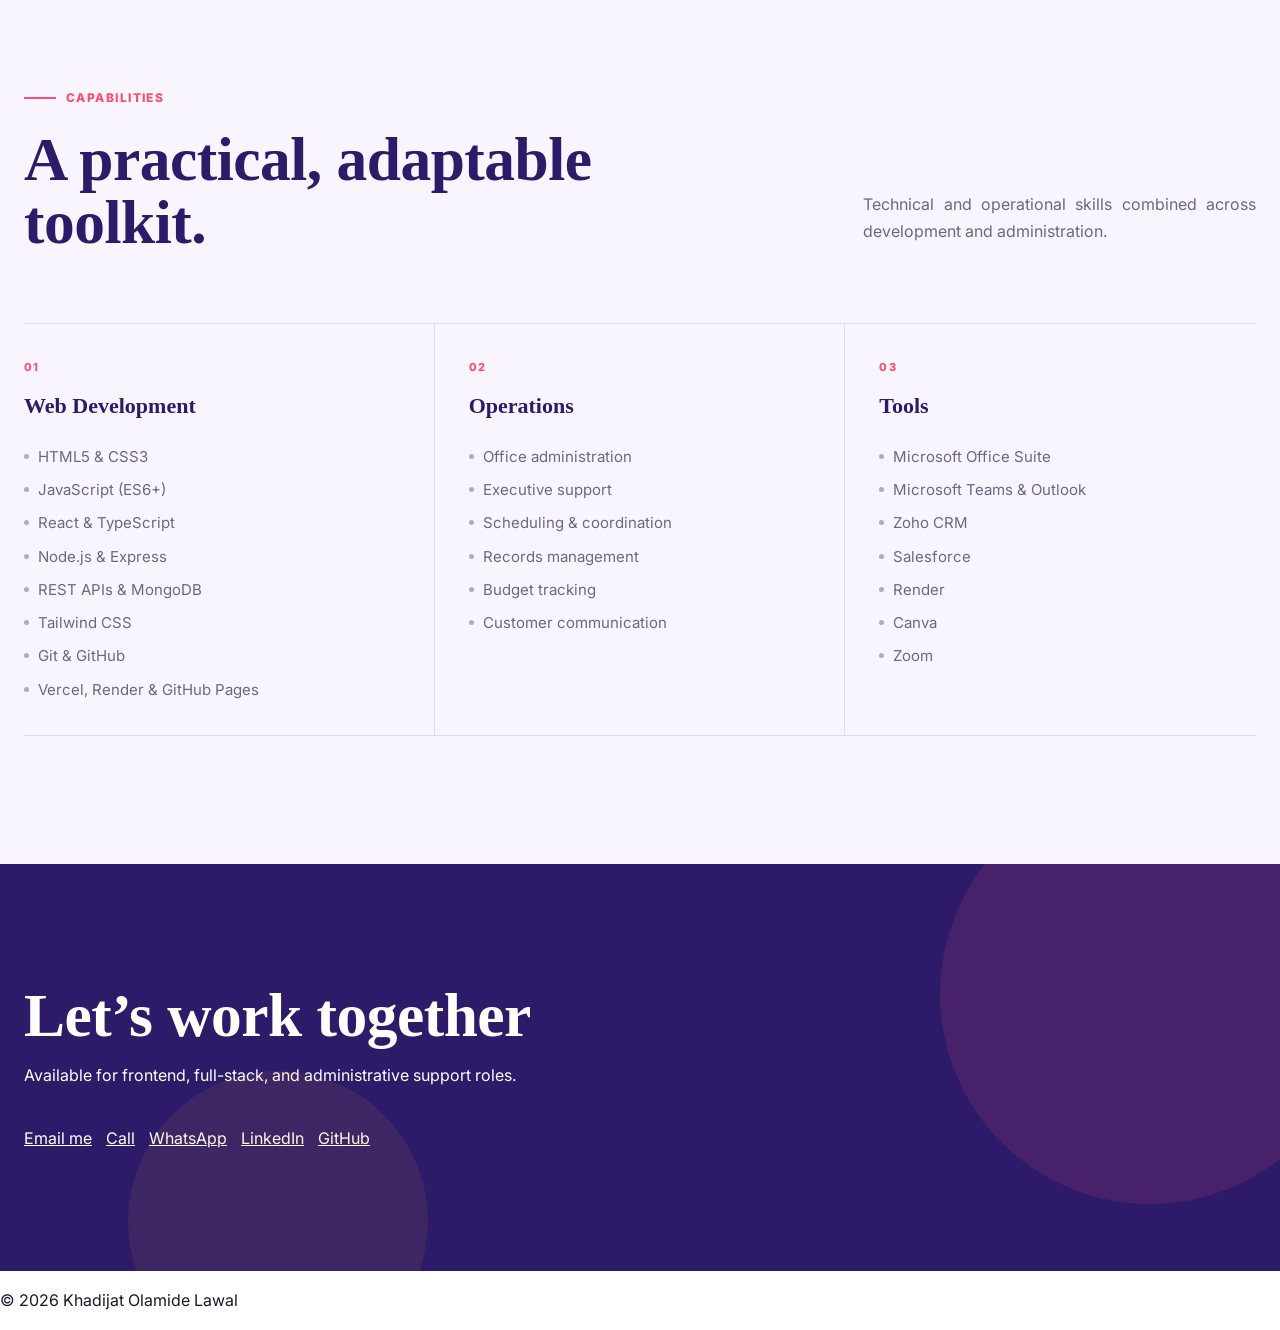
==== commit 5aa7b7b2: "Update portfolio projects and CV" ====
--- a/index.html
+++ b/index.html
@@ -160,9 +160,22 @@
           <div class="project-details">
             <h3>MediBridge</h3>
             <p>
-              Full-stack healthcare portal with patient authentication, appointment APIs,
-              department pages, and backend-powered medical AI support.
+              Built a full-stack healthcare portal with appointment booking, patient
+              login, department APIs, and AI health support.
             </p>
+            <div class="tech-list" aria-label="MediBridge technologies">
+              <span>HTML</span>
+              <span>CSS</span>
+              <span>JavaScript</span>
+              <span>Node.js</span>
+              <span>Render</span>
+              <span>API</span>
+            </div>
+            <ul class="project-points" aria-label="MediBridge key features">
+              <li>Secure patient login and appointment booking flow.</li>
+              <li>Department pages connected to backend API routes.</li>
+              <li>AI health support experience for quick patient guidance.</li>
+            </ul>
 
             <div class="project-links">
               <a class="text-link" href="https://medibridge-fullstack.onrender.com/">Live project →</a>
@@ -182,9 +195,22 @@
           <div class="project-details">
             <h3>Mindora</h3>
             <p>
-              AI-powered mental wellness assistant that provides emotional support
-              through intelligent conversational responses.
+              Built an AI-powered mental wellness assistant that helps users reflect,
+              ask questions, and receive supportive conversational guidance.
             </p>
+            <div class="tech-list" aria-label="Mindora technologies">
+              <span>HTML</span>
+              <span>CSS</span>
+              <span>JavaScript</span>
+              <span>AI</span>
+              <span>Vercel</span>
+              <span>API</span>
+            </div>
+            <ul class="project-points" aria-label="Mindora key features">
+              <li>Conversational AI interface for wellness support.</li>
+              <li>Responsive layout for mobile and desktop users.</li>
+              <li>Live deployment with clear project and source links.</li>
+            </ul>
 
             <div class="project-links">
               <a class="text-link" href="https://mindora-ai-chi.vercel.app/">Live project →</a>
@@ -194,23 +220,7 @@
         </div>
       </article>
 
-    </div> <!-- carousel-track -->
-
-    <!-- CONTROLS -->
-    <div class="carousel-controls">
-      <button id="carousel-prev" class="carousel-btn">←</button>
-
-      <div class="carousel-dots">
-        <button class="dot active"></button>
-        <button class="dot"></button>
-      </div>
-
-      <button id="carousel-next" class="carousel-btn">→</button>
-    </div>
-
-  </div>
-</section>
-      <!-- PORTFOLIO -->
+      <!-- PROJECT 3: PORTFOLIO -->
       <article class="carousel-slide">
         <div class="project">
           <a class="project-visual" href="https://lawalolamide48-cell.github.io/Khadijat-Portfolio/">
@@ -219,7 +229,22 @@
 
           <div class="project-details">
             <h3>This Portfolio</h3>
-            <p>Responsive portfolio built with HTML, CSS, and JavaScript.</p>
+            <p>
+              Built a responsive personal portfolio to present professional experience,
+              web projects, technical skills, and contact links in one polished place.
+            </p>
+            <div class="tech-list" aria-label="Portfolio technologies">
+              <span>HTML</span>
+              <span>CSS</span>
+              <span>JavaScript</span>
+              <span>GitHub Pages</span>
+              <span>Responsive Design</span>
+            </div>
+            <ul class="project-points" aria-label="Portfolio key features">
+              <li>Carousel-based project showcase with live and source links.</li>
+              <li>Professional experience, skills, education, and contact sections.</li>
+              <li>Responsive design for recruiters viewing on any device.</li>
+            </ul>
 
             <div class="project-links">
               <a class="text-link" href="https://lawalolamide48-cell.github.io/Khadijat-Portfolio/">Live site →</a>
@@ -229,7 +254,21 @@
         </div>
       </article>
 
+    </div> <!-- carousel-track -->
+
+    <!-- CONTROLS -->
+    <div class="carousel-controls">
+      <button id="carousel-prev" class="carousel-btn">←</button>
+
+      <div class="carousel-dots">
+        <button class="dot active"></button>
+        <button class="dot"></button>
+        <button class="dot"></button>
+      </div>
+
+      <button id="carousel-next" class="carousel-btn">→</button>
     </div>
+
   </div>
 </section>
       <!-- EXPERIENCE -->
@@ -247,7 +286,7 @@
       <p class="timeline-date">Sep 2023 – Feb 2026</p>
       <div>
         <h3>Personal Assistant / Customer Service Representative</h3>
-        <p class="company">Harosfaid Nigeria Limited</p>
+        <p class="company">Harosfaid Nigeria Limited · Remote</p>
         <p>Handled executive support, communication, scheduling, and remote operations.</p>
       </div>
     </article>
@@ -305,7 +344,7 @@
         <li>REST APIs & MongoDB</li>
         <li>Tailwind CSS</li>
         <li>Git & GitHub</li>
-        <li>Vercel & GitHub Pages</li>
+        <li>Vercel, Render & GitHub Pages</li>
       </ul>
     </article>
 
@@ -330,6 +369,7 @@
         <li>Microsoft Teams & Outlook</li>
         <li>Zoho CRM</li>
         <li>Salesforce</li>
+        <li>Render</li>
         <li>Canva</li>
         <li>Zoom</li>
       </ul>
@@ -341,6 +381,7 @@
       <!-- CONTACT -->
       <section class="contact" id="contact">
         <h2>Let’s work together</h2>
+        <p>Available for frontend, full-stack, and administrative support roles.</p>
 
         <div class="contact-actions">
           <a href="mailto:Lawalolamide48@gmail.com">Email me</a>
--- a/styles.css
+++ b/styles.css
@@ -526,6 +526,7 @@
   margin-top: 70px;
   display: grid;
   grid-template-columns: repeat(3, 1fr);
+  align-items: stretch;
   border-top: 1px solid var(--line);
   border-bottom: 1px solid var(--line);
 }
@@ -533,16 +534,26 @@
   min-height: 340px;
   padding: 34px;
   border-right: 1px solid var(--line);
+  display: flex;
+  flex-direction: column;
 }
 .skill-groups article:first-child { padding-left: 0; }
 .skill-groups article:last-child { border-right: 0; }
-.skill-groups ul { margin: 24px 0 0; padding: 0; list-style: none; }
+.skill-groups ul {
+  margin: 24px 0 0;
+  padding: 0;
+  list-style: none;
+  display: grid;
+  gap: 10px;
+  align-content: start;
+}
 .skill-groups li {
-  margin: 0 0 10px;
+  margin: 0;
   color: var(--muted);
   font-size: 15px;
   padding-left: 14px;
   position: relative;
+  line-height: 1.55;
 }
 .skill-groups li::before {
   position: absolute;
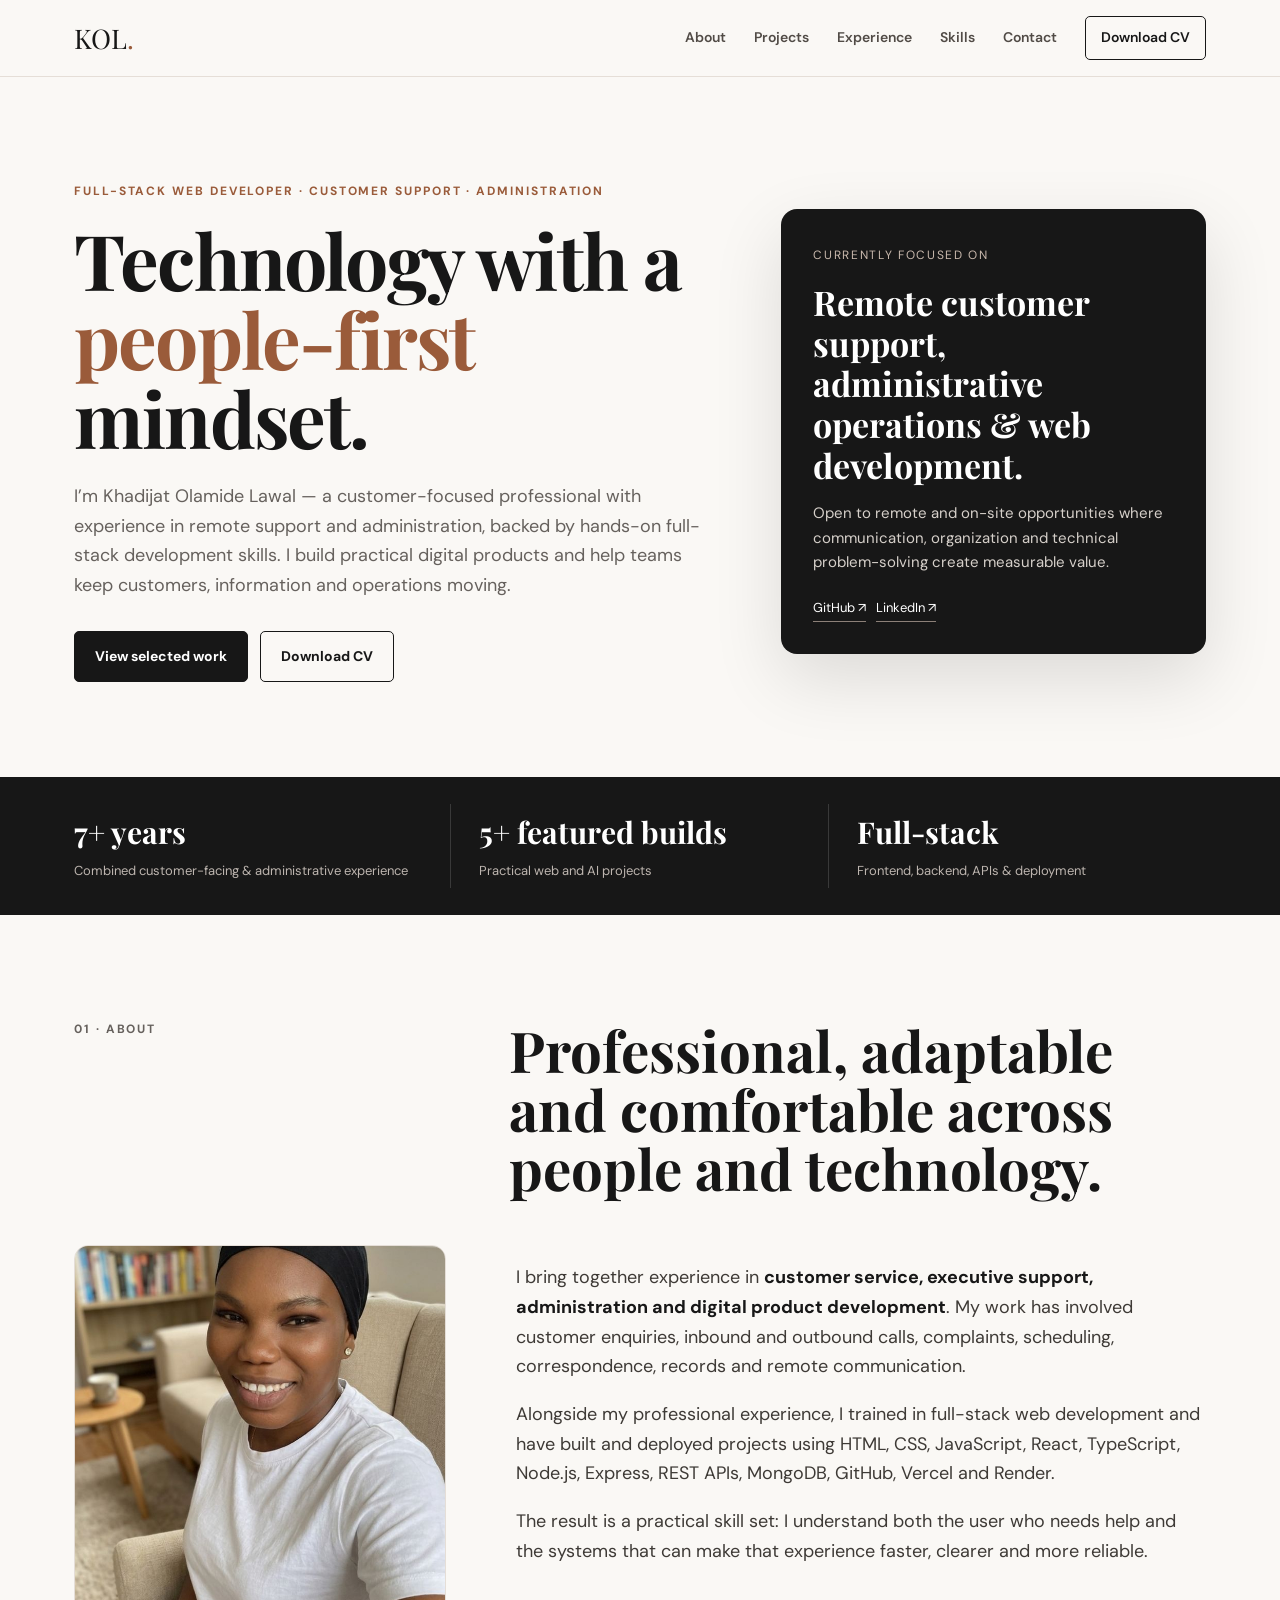
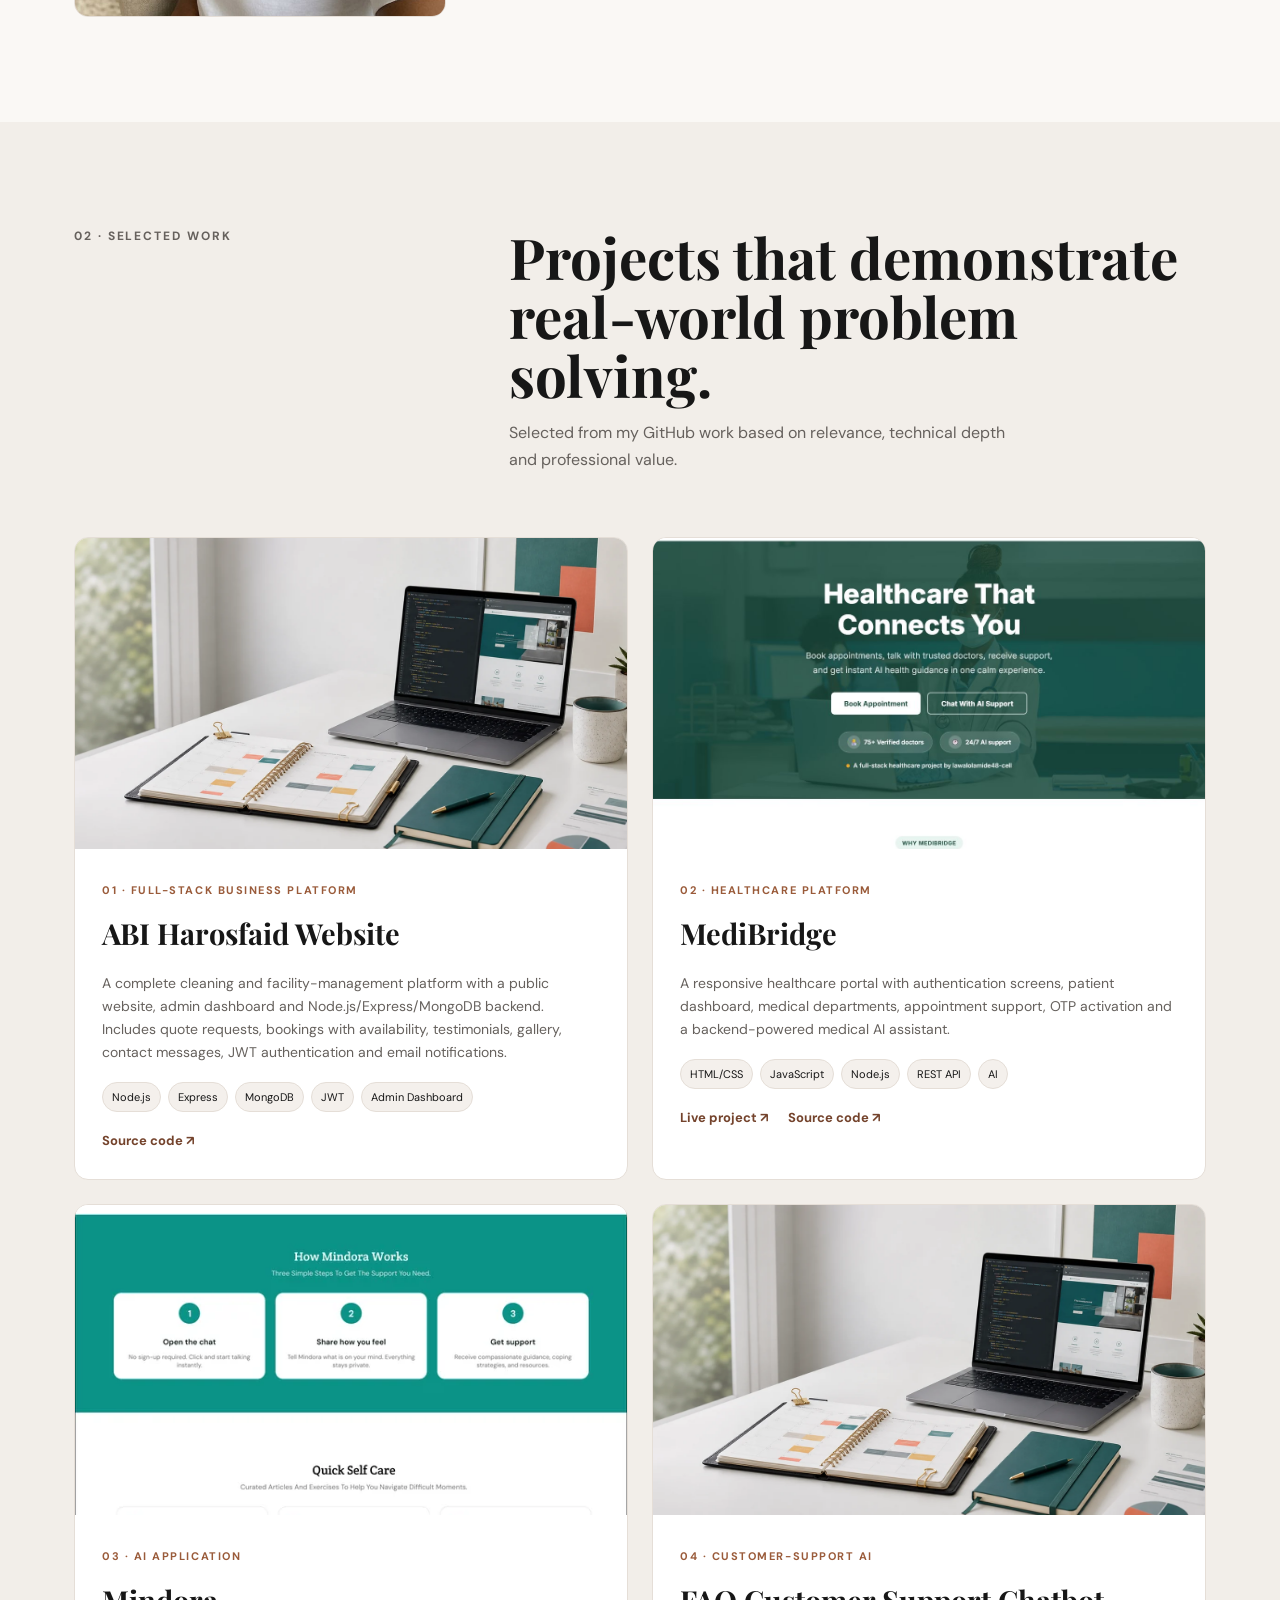
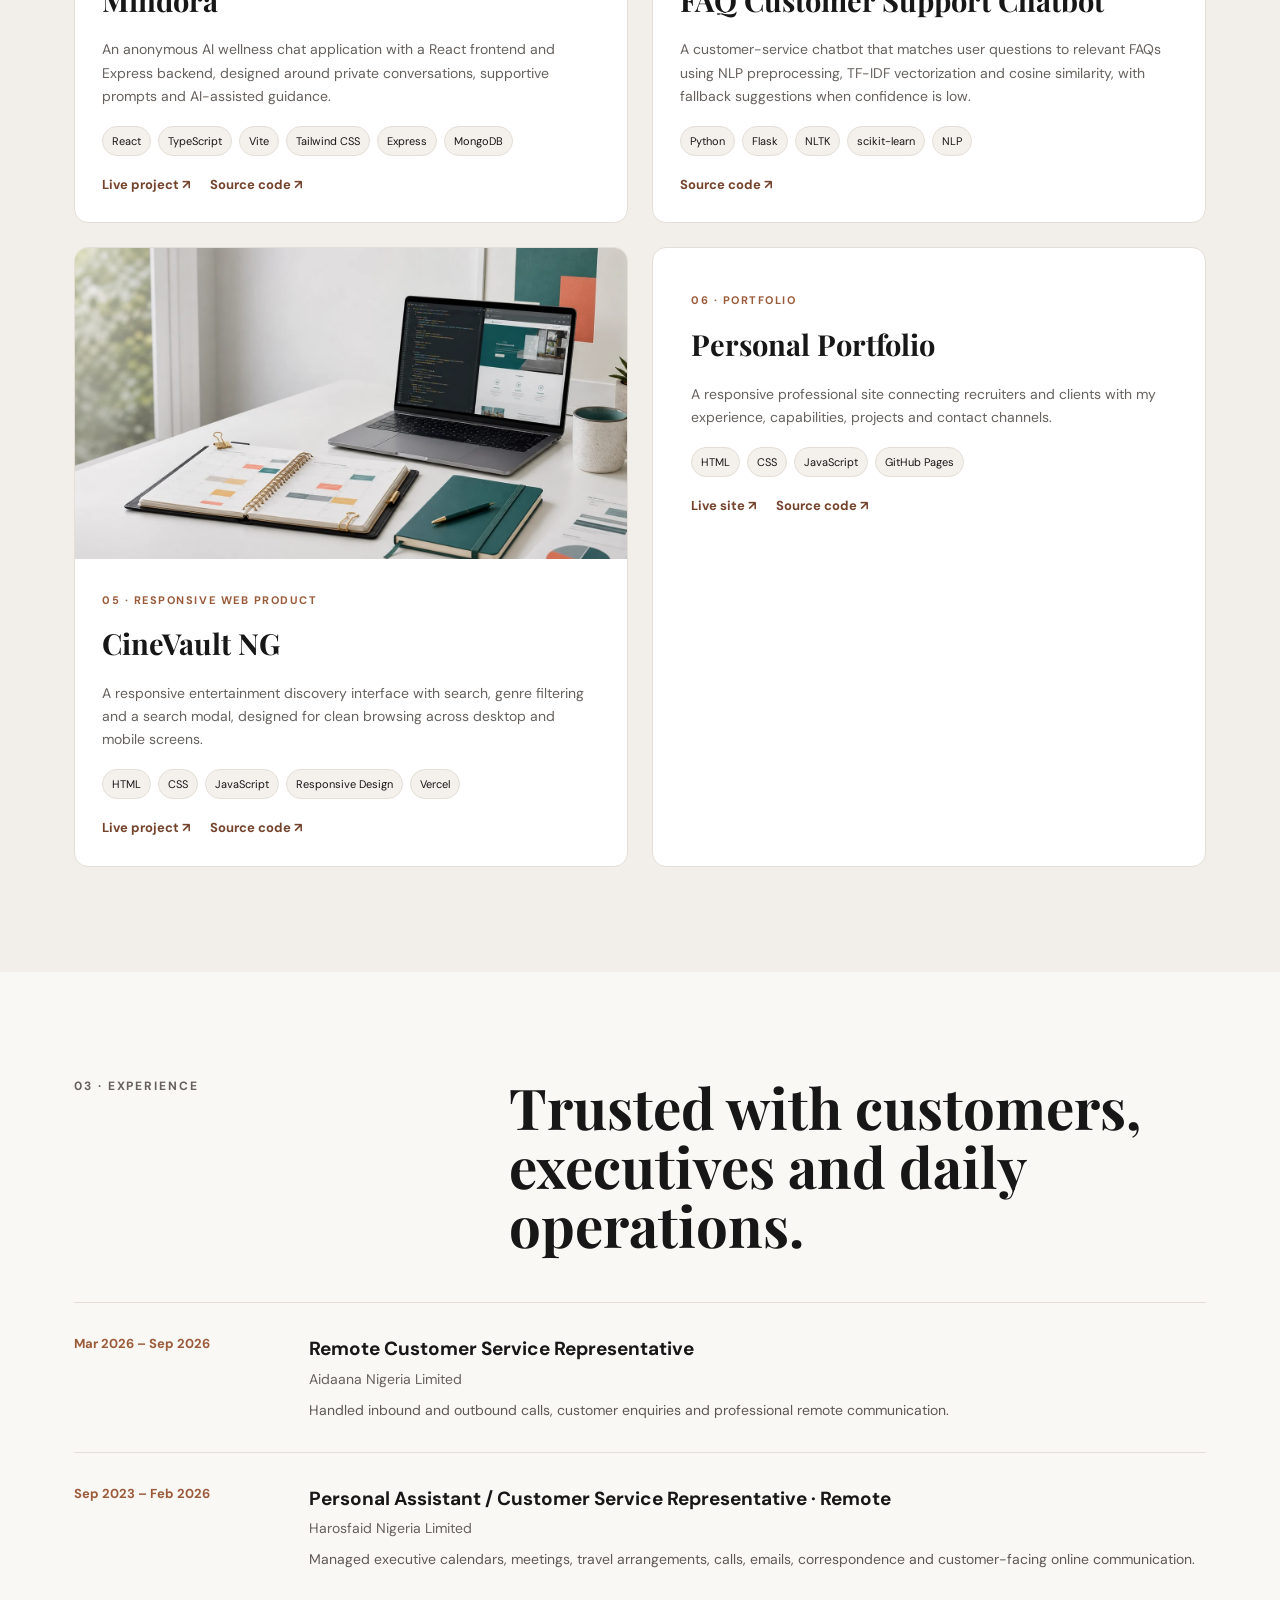
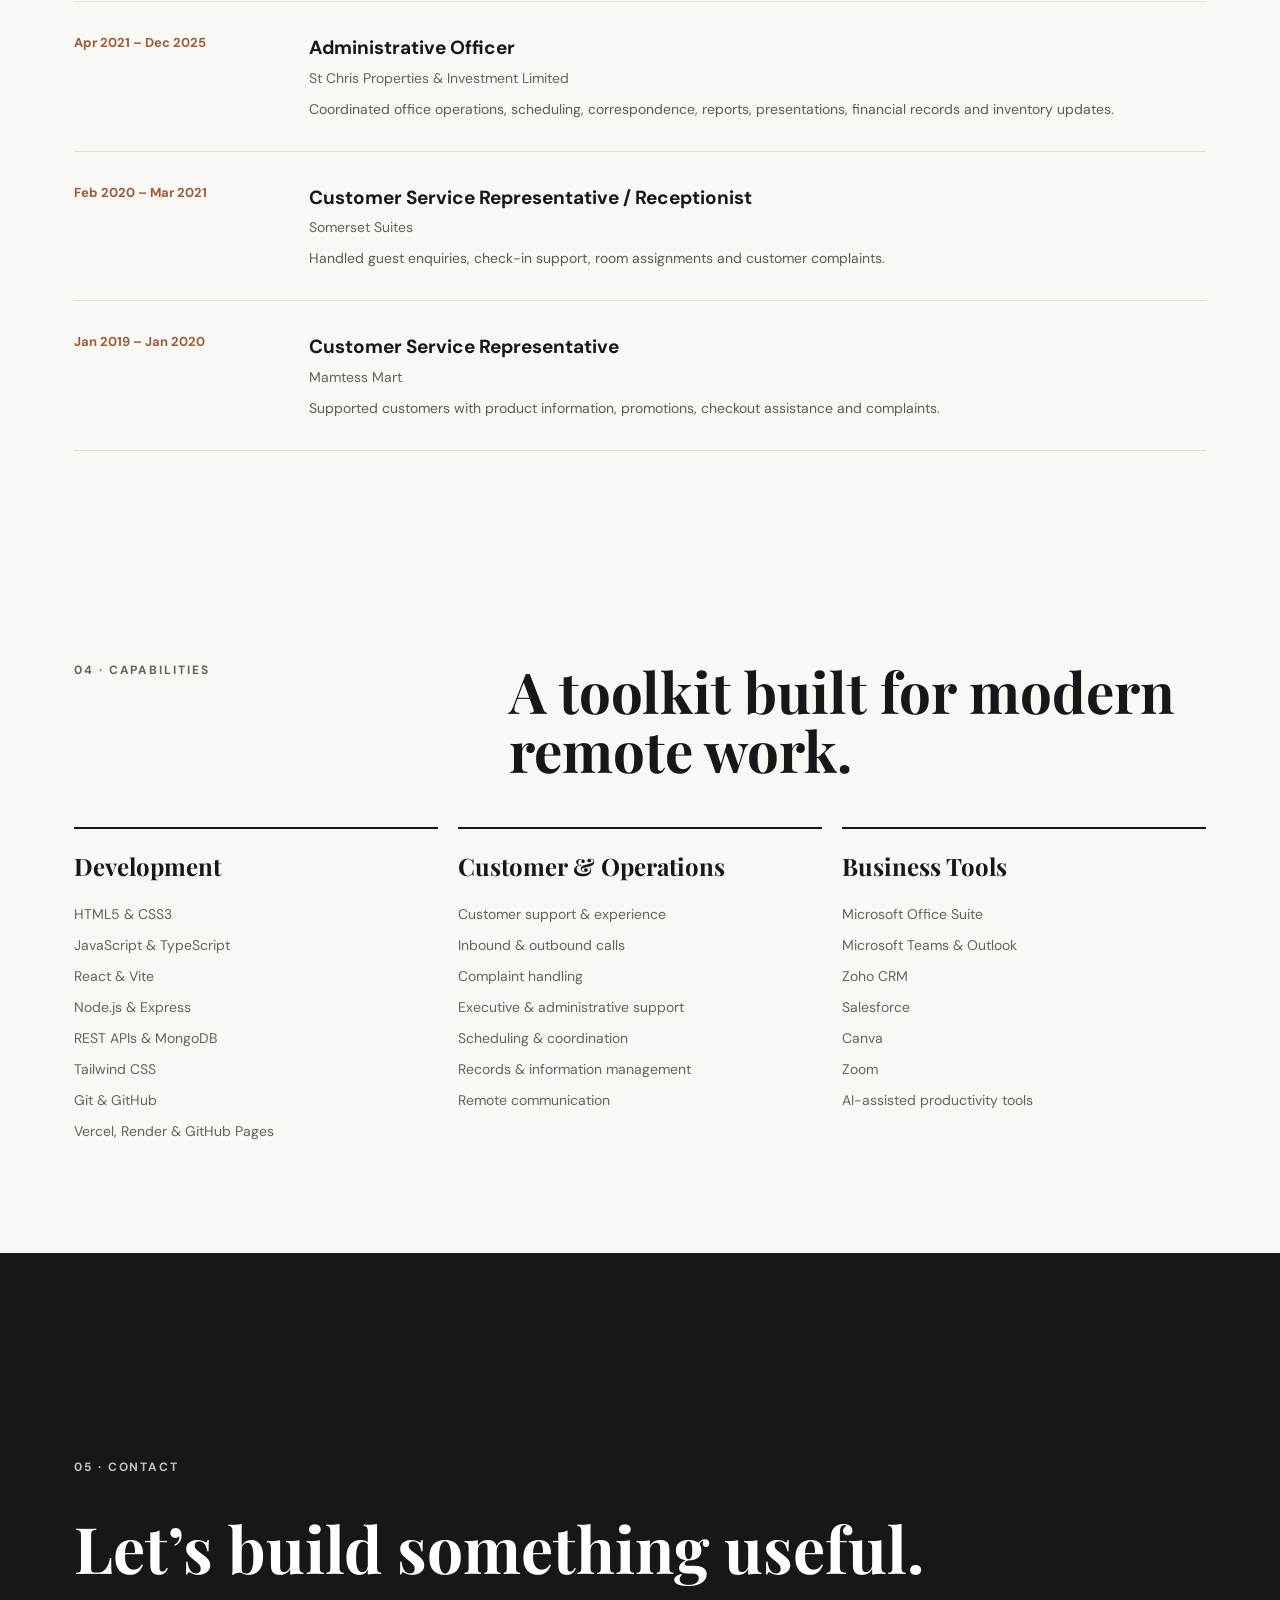
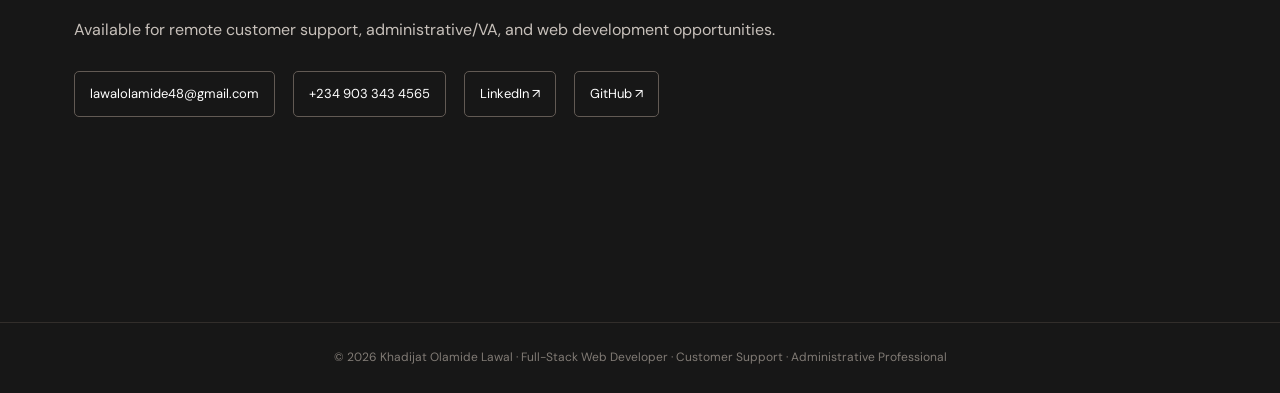
==== commit 2f902ea4: "Redesign portfolio and add stronger GitHub projects" ====
--- a/index.html
+++ b/index.html
@@ -1,403 +1,46 @@
 <!doctype html>
 <html lang="en">
-  <head>
-    <meta charset="UTF-8" />
-    <meta name="viewport" content="width=device-width, initial-scale=1.0" />
-    <meta
-      name="description"
-      content="Portfolio of Khadijat Olamide Lawal — Full-Stack Web Developer & Administrative Professional open to remote and on-site opportunities."
-    />
-    <meta name="author" content="Khadijat Olamide Lawal" />
-    <meta name="theme-color" content="#2D1B69" />
-
-    <title>Khadijat Olamide Lawal | Portfolio</title>
-
-    <link rel="preconnect" href="https://fonts.googleapis.com" />
-    <link rel="preconnect" href="https://fonts.gstatic.com" crossorigin />
-    <link
-      href="https://fonts.googleapis.com/css2?family=Inter:wght@400;600;700;800&display=swap"
-      rel="stylesheet"
-    />
-
-    <link rel="stylesheet" href="styles.css" />
-    <script src="script.js" defer></script>
-  </head>
-
-  <body>
-    <a class="skip-link" href="#main-content">Skip to content</a>
-
-    <!-- HEADER -->
-    <header class="site-header">
-      <nav class="site-nav" aria-label="Main navigation">
-        <a class="brand" href="#top">KOL<span>.</span></a>
-
-        <button
-          class="menu-button"
-          type="button"
-          aria-label="Open navigation"
-          aria-expanded="false"
-          aria-controls="nav-links"
-        >
-          <span></span><span></span><span></span>
-        </button>
-
-        <div class="nav-links" id="nav-links">
-          <a href="#about">About</a>
-          <a href="#work">Work</a>
-          <a href="#experience">Experience</a>
-          <a href="#skills">Skills</a>
-          <a href="#contact">Contact</a>
-          <a class="nav-cv" href="assets/Khadijat-Olamide-Lawal-CV.pdf" download
-            >View CV</a
-          >
-        </div>
-      </nav>
-    </header>
-
-    <main id="main-content">
-      <!-- HERO -->
-      <section class="hero" id="top">
-        <div class="hero-content">
-          <p class="eyebrow">
-            Full-Stack Web Developer & Administrative Professional
-          </p>
-
-          <h1 id="hero-title">
-            Hi, I'm <br />
-            Khadijat Olamide Lawal.
-          </h1>
-
-          <p class="hero-summary">
-            I bring four years of executive-level administrative experience
-            together with full-stack development skills — building responsive
-            web applications, managing workflows, and delivering practical
-            digital solutions that work for both people and business.
-          </p>
-
-          <div class="hero-actions">
-            <a class="button button-primary" href="#work"
-              >Explore My Projects</a
-            >
-            <a
-              class="button button-secondary"
-              href="assets/Khadijat-Olamide-Lawal-CV.pdf"
-              download
-              >Download CV</a
-            >
-          </div>
-
-          <p class="availability">🟢 Open to on-site and remote opportunities</p>
-        </div>
-      </section>
-
-      <!-- FACT STRIP -->
-      <div class="fact-strip" aria-label="Career highlights">
-        <div class="fact">
-          <strong>4+</strong>
-          <span>Years Professional Experience</span>
-        </div>
-
-        <div class="fact">
-          <strong>4+</strong>
-          <span>Projects Designed & Deployed</span>
-        </div>
-
-        <div class="fact">
-          <strong>10+</strong>
-          <span>Tools & Technologies</span>
-        </div>
-      </div>
-
-      <!-- ABOUT -->
-      <section class="section about" id="about">
-        <div class="section-number">01</div>
-
-        <div class="section-heading">
-          <p class="eyebrow">About me</p>
-          <h2>Organized by experience.<br />Curious by nature.</h2>
-        </div>
-
-        <div class="about-grid">
-          <div class="about-photo-wrap">
-            <img
-              src="assets/profile.jpg"
-              alt="Khadijat Olamide Lawal"
-              class="about-photo"
-            />
-          </div>
-
-          <div class="about-copy">
-            <p class="lead">
-              I am an administrative professional and full-stack developer with
-              a practical understanding of how people, information, and
-              processes work together.
-              <a class="read-more-link" href="about.html">Read more →</a>
-            </p>
-          </div>
-        </div>
-      </section>
-
-     <!-- WORK -->
-<section class="section work" id="work">
-  <div class="section-intro reveal">
-    <div>
-      <p class="eyebrow">Selected work</p>
-      <h2>Projects built with purpose and precision.</h2>
-    </div>
-    <p>Design translation, frontend development, backend integration, and deployment.</p>
-  </div>
-
-  <div class="carousel reveal">
-    <div class="carousel-track" id="carousel-track">
-
-      <!-- PROJECT 1: MEDIBRIDGE -->
-      <article class="carousel-slide">
-        <div class="project">
-          <a class="project-visual" href="https://medibridge-fullstack.onrender.com/">
-            <img src="assets/medibridge-preview.png" alt="MediBridge project" />
-          </a>
-
-          <div class="project-details">
-            <h3>MediBridge</h3>
-            <p>
-              Built a full-stack healthcare portal with appointment booking, patient
-              login, department APIs, and AI health support.
-            </p>
-            <div class="tech-list" aria-label="MediBridge technologies">
-              <span>HTML</span>
-              <span>CSS</span>
-              <span>JavaScript</span>
-              <span>Node.js</span>
-              <span>Render</span>
-              <span>API</span>
-            </div>
-            <ul class="project-points" aria-label="MediBridge key features">
-              <li>Secure patient login and appointment booking flow.</li>
-              <li>Department pages connected to backend API routes.</li>
-              <li>AI health support experience for quick patient guidance.</li>
-            </ul>
-
-            <div class="project-links">
-              <a class="text-link" href="https://medibridge-fullstack.onrender.com/">Live project →</a>
-              <a class="text-link" href="https://github.com/lawalolamide48-cell/Medibridge-">Source code →</a>
-            </div>
-          </div>
-        </div>
-      </article>
-
-      <!-- PROJECT 2: MINDORA -->
-      <article class="carousel-slide">
-        <div class="project">
-          <a class="project-visual" href="https://mindora-ai-chi.vercel.app/">
-            <img src="assets/mindora-project.webp" alt="Mindora project" />
-          </a>
-
-          <div class="project-details">
-            <h3>Mindora</h3>
-            <p>
-              Built an AI-powered mental wellness assistant that helps users reflect,
-              ask questions, and receive supportive conversational guidance.
-            </p>
-            <div class="tech-list" aria-label="Mindora technologies">
-              <span>HTML</span>
-              <span>CSS</span>
-              <span>JavaScript</span>
-              <span>AI</span>
-              <span>Vercel</span>
-              <span>API</span>
-            </div>
-            <ul class="project-points" aria-label="Mindora key features">
-              <li>Conversational AI interface for wellness support.</li>
-              <li>Responsive layout for mobile and desktop users.</li>
-              <li>Live deployment with clear project and source links.</li>
-            </ul>
-
-            <div class="project-links">
-              <a class="text-link" href="https://mindora-ai-chi.vercel.app/">Live project →</a>
-              <a class="text-link" href="https://github.com/lawalolamide48-cell/Mindora">Source code →</a>
-            </div>
-          </div>
-        </div>
-      </article>
-
-      <!-- PROJECT 3: PORTFOLIO -->
-      <article class="carousel-slide">
-        <div class="project">
-          <a class="project-visual" href="https://lawalolamide48-cell.github.io/Khadijat-Portfolio/">
-            <img src="assets/hero-workspace.webp" alt="Portfolio website" />
-          </a>
-
-          <div class="project-details">
-            <h3>This Portfolio</h3>
-            <p>
-              Built a responsive personal portfolio to present professional experience,
-              web projects, technical skills, and contact links in one polished place.
-            </p>
-            <div class="tech-list" aria-label="Portfolio technologies">
-              <span>HTML</span>
-              <span>CSS</span>
-              <span>JavaScript</span>
-              <span>GitHub Pages</span>
-              <span>Responsive Design</span>
-            </div>
-            <ul class="project-points" aria-label="Portfolio key features">
-              <li>Carousel-based project showcase with live and source links.</li>
-              <li>Professional experience, skills, education, and contact sections.</li>
-              <li>Responsive design for recruiters viewing on any device.</li>
-            </ul>
-
-            <div class="project-links">
-              <a class="text-link" href="https://lawalolamide48-cell.github.io/Khadijat-Portfolio/">Live site →</a>
-              <a class="text-link" href="https://github.com/lawalolamide48-cell/Khadijat-Portfolio">Source code →</a>
-            </div>
-          </div>
-        </div>
-      </article>
-
-    </div> <!-- carousel-track -->
-
-    <!-- CONTROLS -->
-    <div class="carousel-controls">
-      <button id="carousel-prev" class="carousel-btn">←</button>
-
-      <div class="carousel-dots">
-        <button class="dot active"></button>
-        <button class="dot"></button>
-        <button class="dot"></button>
-      </div>
-
-      <button id="carousel-next" class="carousel-btn">→</button>
-    </div>
-
-  </div>
-</section>
-      <!-- EXPERIENCE -->
-      <section class="section experience" id="experience">
-  <div class="section-number" aria-hidden="true">02</div>
-
-  <div class="section-heading reveal">
-    <p class="eyebrow">Experience</p>
-    <h2>Reliable support across people, priorities, and operations.</h2>
-  </div>
-
-  <div class="timeline reveal">
-
-    <article class="timeline-item">
-      <p class="timeline-date">Sep 2023 – Feb 2026</p>
-      <div>
-        <h3>Personal Assistant / Customer Service Representative</h3>
-        <p class="company">Harosfaid Nigeria Limited · Remote</p>
-        <p>Handled executive support, communication, scheduling, and remote operations.</p>
-      </div>
-    </article>
-
-    <article class="timeline-item">
-      <p class="timeline-date">Apr 2021 – Dec 2025</p>
-      <div>
-        <h3>Administrative Officer</h3>
-        <p class="company">St Chris Properties & Investment Limited</p>
-        <p>Managed operations, reports, scheduling, budgets, and cross-department coordination.</p>
-      </div>
-    </article>
-
-    <article class="timeline-item">
-      <p class="timeline-date">Feb 2020 – Mar 2021</p>
-      <div>
-        <h3>Customer Service Representative</h3>
-        <p class="company">Somerset Suites</p>
-        <p>Managed guest relations, enquiries, and front desk operations.</p>
-      </div>
-    </article>
-
-    <article class="timeline-item">
-      <p class="timeline-date">Jan 2019 – Jan 2020</p>
-      <div>
-        <h3>Customer Service Representative</h3>
-        <p class="company">Mamtess Mart</p>
-        <p>Supported customer service, sales assistance, and complaint resolution.</p>
-      </div>
-    </article>
-
-  </div>
-</section>
-
-      <!-- SKILLS -->
-       <section class="section skills" id="skills">
-  <div class="section-intro reveal">
-    <div>
-      <p class="eyebrow">Capabilities</p>
-      <h2>A practical, adaptable toolkit.</h2>
-    </div>
-    <p>Technical and operational skills combined across development and administration.</p>
-  </div>
-
-  <div class="skill-groups reveal">
-
-    <article>
-      <p class="skill-number">01</p>
-      <h3>Web Development</h3>
-      <ul>
-        <li>HTML5 & CSS3</li>
-        <li>JavaScript (ES6+)</li>
-        <li>React & TypeScript</li>
-        <li>Node.js & Express</li>
-        <li>REST APIs & MongoDB</li>
-        <li>Tailwind CSS</li>
-        <li>Git & GitHub</li>
-        <li>Vercel, Render & GitHub Pages</li>
-      </ul>
-    </article>
-
-    <article>
-      <p class="skill-number">02</p>
-      <h3>Operations</h3>
-      <ul>
-        <li>Office administration</li>
-        <li>Executive support</li>
-        <li>Scheduling & coordination</li>
-        <li>Records management</li>
-        <li>Budget tracking</li>
-        <li>Customer communication</li>
-      </ul>
-    </article>
-
-    <article>
-      <p class="skill-number">03</p>
-      <h3>Tools</h3>
-      <ul>
-        <li>Microsoft Office Suite</li>
-        <li>Microsoft Teams & Outlook</li>
-        <li>Zoho CRM</li>
-        <li>Salesforce</li>
-        <li>Render</li>
-        <li>Canva</li>
-        <li>Zoom</li>
-      </ul>
-    </article>
-
-  </div>
-</section>
-
-      <!-- CONTACT -->
-      <section class="contact" id="contact">
-        <h2>Let’s work together</h2>
-        <p>Available for frontend, full-stack, and administrative support roles.</p>
-
-        <div class="contact-actions">
-          <a href="mailto:Lawalolamide48@gmail.com">Email me</a>
-          <a href="tel:+2349033434565">Call</a>
-          <a href="https://wa.me/2349033434565">WhatsApp</a>
-          <a
-            href="https://www.linkedin.com/in/khadijat-lawal-0120243a5"
-            >LinkedIn</a
-          >
-          <a href="https://github.com/lawalolamide48-cell">GitHub</a>
-        </div>
-      </section>
-    </main>
-
-    <footer>
-      <p>© 2026 Khadijat Olamide Lawal</p>
-    </footer>
-  </body>
-</html>
+<head>
+<meta charset="UTF-8"><meta name="viewport" content="width=device-width,initial-scale=1.0">
+<meta name="description" content="Khadijat Olamide Lawal — Full-Stack Web Developer, Customer Support and Administrative Professional.">
+<title>Khadijat Olamide Lawal | Portfolio</title>
+<link rel="preconnect" href="https://fonts.googleapis.com"><link rel="preconnect" href="https://fonts.gstatic.com" crossorigin>
+<link href="https://fonts.googleapis.com/css2?family=DM+Sans:wght@400;500;600;700&family=Playfair+Display:wght@600;700&display=swap" rel="stylesheet">
+<style>
+:root{--ink:#171717;--muted:#66615d;--paper:#faf8f5;--accent:#9a5b3a;--accent-dark:#74432c;--line:#e5ded7;--max:1180px}*{box-sizing:border-box}html{scroll-behavior:smooth}body{margin:0;background:var(--paper);color:var(--ink);font-family:'DM Sans',sans-serif;line-height:1.65}a{color:inherit}img{max-width:100%;display:block}.skip{position:absolute;left:-9999px}.skip:focus{left:15px;top:15px;background:#fff;padding:10px;z-index:99}
+header{position:sticky;top:0;z-index:20;background:rgba(250,248,245,.94);backdrop-filter:blur(14px);border-bottom:1px solid var(--line)}nav{max-width:var(--max);height:76px;margin:auto;padding:0 24px;display:flex;align-items:center;justify-content:space-between}.logo{font-family:'Playfair Display',serif;font-size:27px;text-decoration:none}.logo span{color:var(--accent)}.nav{display:flex;gap:28px;align-items:center}.nav a{text-decoration:none;font-size:14px;font-weight:600;color:#514b46}.nav a:hover{color:var(--accent)}.nav .cv{padding:9px 15px;border:1px solid var(--ink);border-radius:5px;color:var(--ink)}.nav .cv:hover{background:var(--ink);color:#fff}.menu{display:none;background:none;border:0;font-size:25px}
+.hero{max-width:var(--max);margin:auto;padding:105px 24px 95px;display:grid;grid-template-columns:1.2fr .8fr;gap:70px;align-items:center}.eyebrow{font-size:12px;letter-spacing:.16em;text-transform:uppercase;font-weight:700;color:var(--accent);margin:0 0 18px}.hero h1{font-family:'Playfair Display',serif;font-size:clamp(48px,6vw,82px);line-height:1.03;letter-spacing:-1.8px;margin:0 0 25px}.hero h1 em{font-style:normal;color:var(--accent)}.hero>div>p:not(.eyebrow){font-size:18px;color:var(--muted);max-width:680px}.actions{display:flex;gap:12px;flex-wrap:wrap;margin-top:30px}.btn{display:inline-block;padding:13px 20px;border-radius:5px;text-decoration:none;font-weight:700;font-size:14px;border:1px solid var(--ink)}.primary{background:var(--ink);color:#fff}.secondary:hover{background:#fff}.hero-card{background:var(--ink);color:#fff;border-radius:16px;padding:32px;box-shadow:0 25px 70px rgba(0,0,0,.12)}.hero-card .mini{font-size:12px;text-transform:uppercase;letter-spacing:.14em;color:#c9b9ad}.hero-card h2{font-family:'Playfair Display',serif;font-size:34px;line-height:1.2;margin:14px 0}.hero-card p{color:#d6d0ca;font-size:15px}.links{display:flex;gap:10px;flex-wrap:wrap;margin-top:22px}.hero-card a{color:#fff;text-decoration:none;border-bottom:1px solid #8c8078;padding-bottom:3px;font-size:13px}
+.stats{background:var(--ink);color:#fff}.stats-inner{max-width:var(--max);margin:auto;padding:27px 24px;display:grid;grid-template-columns:repeat(3,1fr)}.stat{padding:4px 28px;border-right:1px solid rgba(255,255,255,.15)}.stat:first-child{padding-left:0}.stat:last-child{border:0}.stat strong{display:block;font-family:'Playfair Display',serif;font-size:30px}.stat span{color:#bdb5af;font-size:13px}
+section{max-width:var(--max);margin:auto;padding:105px 24px}.section-head{display:grid;grid-template-columns:.7fr 1.3fr;gap:60px;margin-bottom:48px}.section-head h2{font-family:'Playfair Display',serif;font-size:clamp(36px,4.4vw,60px);line-height:1.05;margin:0}.section-head p:last-child{color:var(--muted);max-width:500px}.about-grid{display:grid;grid-template-columns:.7fr 1.3fr;gap:70px;align-items:start}.portrait{border-radius:14px;overflow:hidden;background:#eee;border:1px solid var(--line)}.portrait img{width:100%;aspect-ratio:1/1;object-fit:cover}.about-copy{font-size:18px;color:#3e3a36}.about-copy strong{color:var(--ink)}
+.projects{background:#f2eee9;max-width:none}.projects-inner{max-width:var(--max);margin:auto;padding:105px 24px}.project-grid{display:grid;grid-template-columns:repeat(2,1fr);gap:24px}.project{background:#fff;border:1px solid var(--line);border-radius:14px;overflow:hidden;display:flex;flex-direction:column}.project-image{aspect-ratio:16/9;background:#e8e1da;overflow:hidden}.project-image img{width:100%;height:100%;object-fit:cover;transition:transform .4s}.project:hover img{transform:scale(1.035)}.project-body{padding:27px}.project-number{font-size:11px;font-weight:700;letter-spacing:.14em;color:var(--accent);text-transform:uppercase}.project h3{font-family:'Playfair Display',serif;font-size:29px;margin:8px 0}.project p{color:var(--muted);font-size:14px}.tags{display:flex;flex-wrap:wrap;gap:7px;margin:18px 0}.tags span{font-size:11px;padding:5px 9px;background:#f4f0ec;border:1px solid var(--line);border-radius:20px}.project-links{display:flex;gap:20px;flex-wrap:wrap;margin-top:auto}.project-links a{font-size:13px;font-weight:700;text-decoration:none;color:var(--accent-dark)}.project-links a:hover{text-decoration:underline}
+.timeline{border-top:1px solid var(--line)}.role{display:grid;grid-template-columns:190px 1fr;gap:45px;padding:30px 0;border-bottom:1px solid var(--line)}.date{font-size:13px;color:var(--accent);font-weight:700}.role h3{margin:0 0 3px;font-size:19px}.company{margin:0 0 8px;color:var(--muted);font-size:14px}.role p:last-child{margin:0;color:#5e5954;font-size:14px}.skills{display:grid;grid-template-columns:repeat(3,1fr);gap:20px}.skill{border-top:2px solid var(--ink);padding-top:18px}.skill h3{font-family:'Playfair Display',serif;font-size:24px;margin:0 0 12px}.skill ul{list-style:none;padding:0;margin:0;color:var(--muted);font-size:14px}.skill li{padding:4px 0}
+.contact{max-width:none;background:var(--ink);color:#fff}.contact-inner{max-width:var(--max);margin:auto;padding:100px 24px}.contact h2{font-family:'Playfair Display',serif;font-size:clamp(42px,5vw,70px);margin:0 0 15px}.contact p{color:#c7c0ba}.contact-links{display:flex;gap:18px;flex-wrap:wrap;margin-top:28px}.contact-links a{padding:11px 15px;border:1px solid #625a54;border-radius:5px;text-decoration:none;font-size:13px}.contact-links a:hover{border-color:#fff;background:#fff;color:var(--ink)}footer{padding:25px 24px;text-align:center;font-size:12px;color:#817b75;background:var(--ink);border-top:1px solid #322e2b}
+@media(max-width:800px){.menu{display:block}.nav{display:none;position:absolute;top:76px;left:0;right:0;background:var(--paper);padding:20px 24px;flex-direction:column;align-items:flex-start;border-bottom:1px solid var(--line)}.nav.open{display:flex}.hero,.about-grid,.section-head{grid-template-columns:1fr}.hero{padding-top:75px;gap:45px}.stats-inner,.skills{grid-template-columns:1fr}.stat{border-right:0;border-bottom:1px solid rgba(255,255,255,.15);padding:16px 0}.stat:last-child{border-bottom:0}.project-grid{grid-template-columns:1fr}.role{grid-template-columns:1fr;gap:7px}}@media(max-width:520px){section,.projects-inner,.contact-inner{padding-top:75px;padding-bottom:75px}.hero h1{font-size:48px}.section-head{gap:20px}.project-body{padding:21px}}
+</style></head>
+<body><a class="skip" href="#main">Skip to content</a>
+<header><nav><a class="logo" href="#top">KOL<span>.</span></a><button class="menu" aria-label="Open menu" aria-expanded="false">☰</button><div class="nav" id="nav"><a href="#about">About</a><a href="#work">Projects</a><a href="#experience">Experience</a><a href="#skills">Skills</a><a href="#contact">Contact</a><a class="cv" href="assets/Khadijat-Olamide-Lawal-CV.pdf" download>Download CV</a></div></nav></header>
+<main id="main">
+<section class="hero" id="top"><div><p class="eyebrow">Full-Stack Web Developer · Customer Support · Administration</p><h1>Technology with a <em>people-first</em> mindset.</h1><p>I’m Khadijat Olamide Lawal — a customer-focused professional with experience in remote support and administration, backed by hands-on full-stack development skills. I build practical digital products and help teams keep customers, information and operations moving.</p><div class="actions"><a class="btn primary" href="#work">View selected work</a><a class="btn secondary" href="assets/Khadijat-Olamide-Lawal-CV.pdf" download>Download CV</a></div></div><aside class="hero-card"><span class="mini">Currently focused on</span><h2>Remote customer support, administrative operations & web development.</h2><p>Open to remote and on-site opportunities where communication, organization and technical problem-solving create measurable value.</p><div class="links"><a href="https://github.com/lawalolamide48-cell">GitHub ↗</a><a href="https://www.linkedin.com/in/khadijat-lawal-0120243a5">LinkedIn ↗</a></div></aside></section>
+<div class="stats"><div class="stats-inner"><div class="stat"><strong>7+ years</strong><span>Combined customer-facing & administrative experience</span></div><div class="stat"><strong>5+ featured builds</strong><span>Practical web and AI projects</span></div><div class="stat"><strong>Full-stack</strong><span>Frontend, backend, APIs & deployment</span></div></div></div>
+<section id="about"><div class="section-head"><div><p class="eyebrow">01 · About</p></div><div><h2>Professional, adaptable and comfortable across people and technology.</h2></div></div><div class="about-grid"><div class="portrait"><img src="assets/profile.jpg" alt="Khadijat Olamide Lawal"></div><div class="about-copy"><p>I bring together experience in <strong>customer service, executive support, administration and digital product development</strong>. My work has involved customer enquiries, inbound and outbound calls, complaints, scheduling, correspondence, records and remote communication.</p><p>Alongside my professional experience, I trained in full-stack web development and have built and deployed projects using HTML, CSS, JavaScript, React, TypeScript, Node.js, Express, REST APIs, MongoDB, GitHub, Vercel and Render.</p><p>The result is a practical skill set: I understand both the user who needs help and the systems that can make that experience faster, clearer and more reliable.</p></div></div></section>
+<div class="projects" id="work"><div class="projects-inner"><div class="section-head"><div><p class="eyebrow">02 · Selected work</p></div><div><h2>Projects that demonstrate real-world problem solving.</h2><p>Selected from my GitHub work based on relevance, technical depth and professional value.</p></div></div><div class="project-grid">
+<article class="project"><a class="project-image" href="https://github.com/lawalolamide48-cell/abi-harosfaid-website"><img src="assets/hero-workspace.webp" alt="ABI Harosfaid website project"></a><div class="project-body"><span class="project-number">01 · Full-stack business platform</span><h3>ABI Harosfaid Website</h3><p>A complete cleaning and facility-management platform with a public website, admin dashboard and Node.js/Express/MongoDB backend. Includes quote requests, bookings with availability, testimonials, gallery, contact messages, JWT authentication and email notifications.</p><div class="tags"><span>Node.js</span><span>Express</span><span>MongoDB</span><span>JWT</span><span>Admin Dashboard</span></div><div class="project-links"><a href="https://github.com/lawalolamide48-cell/abi-harosfaid-website">Source code ↗</a></div></div></article>
+<article class="project"><a class="project-image" href="https://medibridge-fullstack.onrender.com/"><img src="assets/medibridge-preview.png" alt="MediBridge healthcare portal"></a><div class="project-body"><span class="project-number">02 · Healthcare platform</span><h3>MediBridge</h3><p>A responsive healthcare portal with authentication screens, patient dashboard, medical departments, appointment support, OTP activation and a backend-powered medical AI assistant.</p><div class="tags"><span>HTML/CSS</span><span>JavaScript</span><span>Node.js</span><span>REST API</span><span>AI</span></div><div class="project-links"><a href="https://medibridge-fullstack.onrender.com/">Live project ↗</a><a href="https://github.com/lawalolamide48-cell/Medibridge-">Source code ↗</a></div></div></article>
+<article class="project"><a class="project-image" href="https://mindora-ai-chi.vercel.app/"><img src="assets/mindora-project.webp" alt="Mindora AI wellness assistant"></a><div class="project-body"><span class="project-number">03 · AI application</span><h3>Mindora</h3><p>An anonymous AI wellness chat application with a React frontend and Express backend, designed around private conversations, supportive prompts and AI-assisted guidance.</p><div class="tags"><span>React</span><span>TypeScript</span><span>Vite</span><span>Tailwind CSS</span><span>Express</span><span>MongoDB</span></div><div class="project-links"><a href="https://mindora-ai-chi.vercel.app/">Live project ↗</a><a href="https://github.com/lawalolamide48-cell/Mindora">Source code ↗</a></div></div></article>
+<article class="project"><a class="project-image" href="https://github.com/lawalolamide48-cell/codealpha-faq-chatbot"><img src="assets/hero-workspace.webp" alt="FAQ chatbot project"></a><div class="project-body"><span class="project-number">04 · Customer-support AI</span><h3>FAQ Customer Support Chatbot</h3><p>A customer-service chatbot that matches user questions to relevant FAQs using NLP preprocessing, TF-IDF vectorization and cosine similarity, with fallback suggestions when confidence is low.</p><div class="tags"><span>Python</span><span>Flask</span><span>NLTK</span><span>scikit-learn</span><span>NLP</span></div><div class="project-links"><a href="https://github.com/lawalolamide48-cell/codealpha-faq-chatbot">Source code ↗</a></div></div></article>
+<article class="project"><a class="project-image" href="https://cinevault-ng.vercel.app/"><img src="assets/hero-workspace.webp" alt="CineVault NG website"></a><div class="project-body"><span class="project-number">05 · Responsive web product</span><h3>CineVault NG</h3><p>A responsive entertainment discovery interface with search, genre filtering and a search modal, designed for clean browsing across desktop and mobile screens.</p><div class="tags"><span>HTML</span><span>CSS</span><span>JavaScript</span><span>Responsive Design</span><span>Vercel</span></div><div class="project-links"><a href="https://cinevault-ng.vercel.app/">Live project ↗</a><a href="https://github.com/lawalolamide48-cell/cinevault-ng">Source code ↗</a></div></div></article>
+<article class="project"><div class="project-body" style="padding:38px"><span class="project-number">06 · Portfolio</span><h3>Personal Portfolio</h3><p>A responsive professional site connecting recruiters and clients with my experience, capabilities, projects and contact channels.</p><div class="tags"><span>HTML</span><span>CSS</span><span>JavaScript</span><span>GitHub Pages</span></div><div class="project-links"><a href="https://lawalolamide48-cell.github.io/Khadijat-Portfolio/">Live site ↗</a><a href="https://github.com/lawalolamide48-cell/Khadijat-Portfolio">Source code ↗</a></div></div></article>
+</div></div></div>
+<section id="experience"><div class="section-head"><div><p class="eyebrow">03 · Experience</p></div><div><h2>Trusted with customers, executives and daily operations.</h2></div></div><div class="timeline">
+<article class="role"><div class="date">Mar 2026 – Sep 2026</div><div><h3>Remote Customer Service Representative</h3><p class="company">Aidaana Nigeria Limited</p><p>Handled inbound and outbound calls, customer enquiries and professional remote communication.</p></div></article>
+<article class="role"><div class="date">Sep 2023 – Feb 2026</div><div><h3>Personal Assistant / Customer Service Representative · Remote</h3><p class="company">Harosfaid Nigeria Limited</p><p>Managed executive calendars, meetings, travel arrangements, calls, emails, correspondence and customer-facing online communication.</p></div></article>
+<article class="role"><div class="date">Apr 2021 – Dec 2025</div><div><h3>Administrative Officer</h3><p class="company">St Chris Properties & Investment Limited</p><p>Coordinated office operations, scheduling, correspondence, reports, presentations, financial records and inventory updates.</p></div></article>
+<article class="role"><div class="date">Feb 2020 – Mar 2021</div><div><h3>Customer Service Representative / Receptionist</h3><p class="company">Somerset Suites</p><p>Handled guest enquiries, check-in support, room assignments and customer complaints.</p></div></article>
+<article class="role"><div class="date">Jan 2019 – Jan 2020</div><div><h3>Customer Service Representative</h3><p class="company">Mamtess Mart</p><p>Supported customers with product information, promotions, checkout assistance and complaints.</p></div></article>
+</div></section>
+<section id="skills"><div class="section-head"><div><p class="eyebrow">04 · Capabilities</p></div><div><h2>A toolkit built for modern remote work.</h2></div></div><div class="skills"><article class="skill"><h3>Development</h3><ul><li>HTML5 & CSS3</li><li>JavaScript & TypeScript</li><li>React & Vite</li><li>Node.js & Express</li><li>REST APIs & MongoDB</li><li>Tailwind CSS</li><li>Git & GitHub</li><li>Vercel, Render & GitHub Pages</li></ul></article><article class="skill"><h3>Customer & Operations</h3><ul><li>Customer support & experience</li><li>Inbound & outbound calls</li><li>Complaint handling</li><li>Executive & administrative support</li><li>Scheduling & coordination</li><li>Records & information management</li><li>Remote communication</li></ul></article><article class="skill"><h3>Business Tools</h3><ul><li>Microsoft Office Suite</li><li>Microsoft Teams & Outlook</li><li>Zoho CRM</li><li>Salesforce</li><li>Canva</li><li>Zoom</li><li>AI-assisted productivity tools</li></ul></article></div></section>
+</main>
+<section class="contact" id="contact"><div class="contact-inner"><p class="eyebrow">05 · Contact</p><h2>Let’s build something useful.</h2><p>Available for remote customer support, administrative/VA, and web development opportunities.</p><div class="contact-links"><a href="mailto:lawalolamide48@gmail.com">lawalolamide48@gmail.com</a><a href="tel:+2349033434565">+234 903 343 4565</a><a href="https://www.linkedin.com/in/khadijat-lawal-0120243a5">LinkedIn ↗</a><a href="https://github.com/lawalolamide48-cell">GitHub ↗</a></div></div></section>
+<footer>© 2026 Khadijat Olamide Lawal · Full-Stack Web Developer · Customer Support · Administrative Professional</footer>
+<script>const b=document.querySelector('.menu'),n=document.querySelector('.nav');b.addEventListener('click',()=>{const o=n.classList.toggle('open');b.setAttribute('aria-expanded',o)});document.querySelectorAll('.nav a').forEach(a=>a.addEventListener('click',()=>n.classList.remove('open')));</script>
+</body></html>
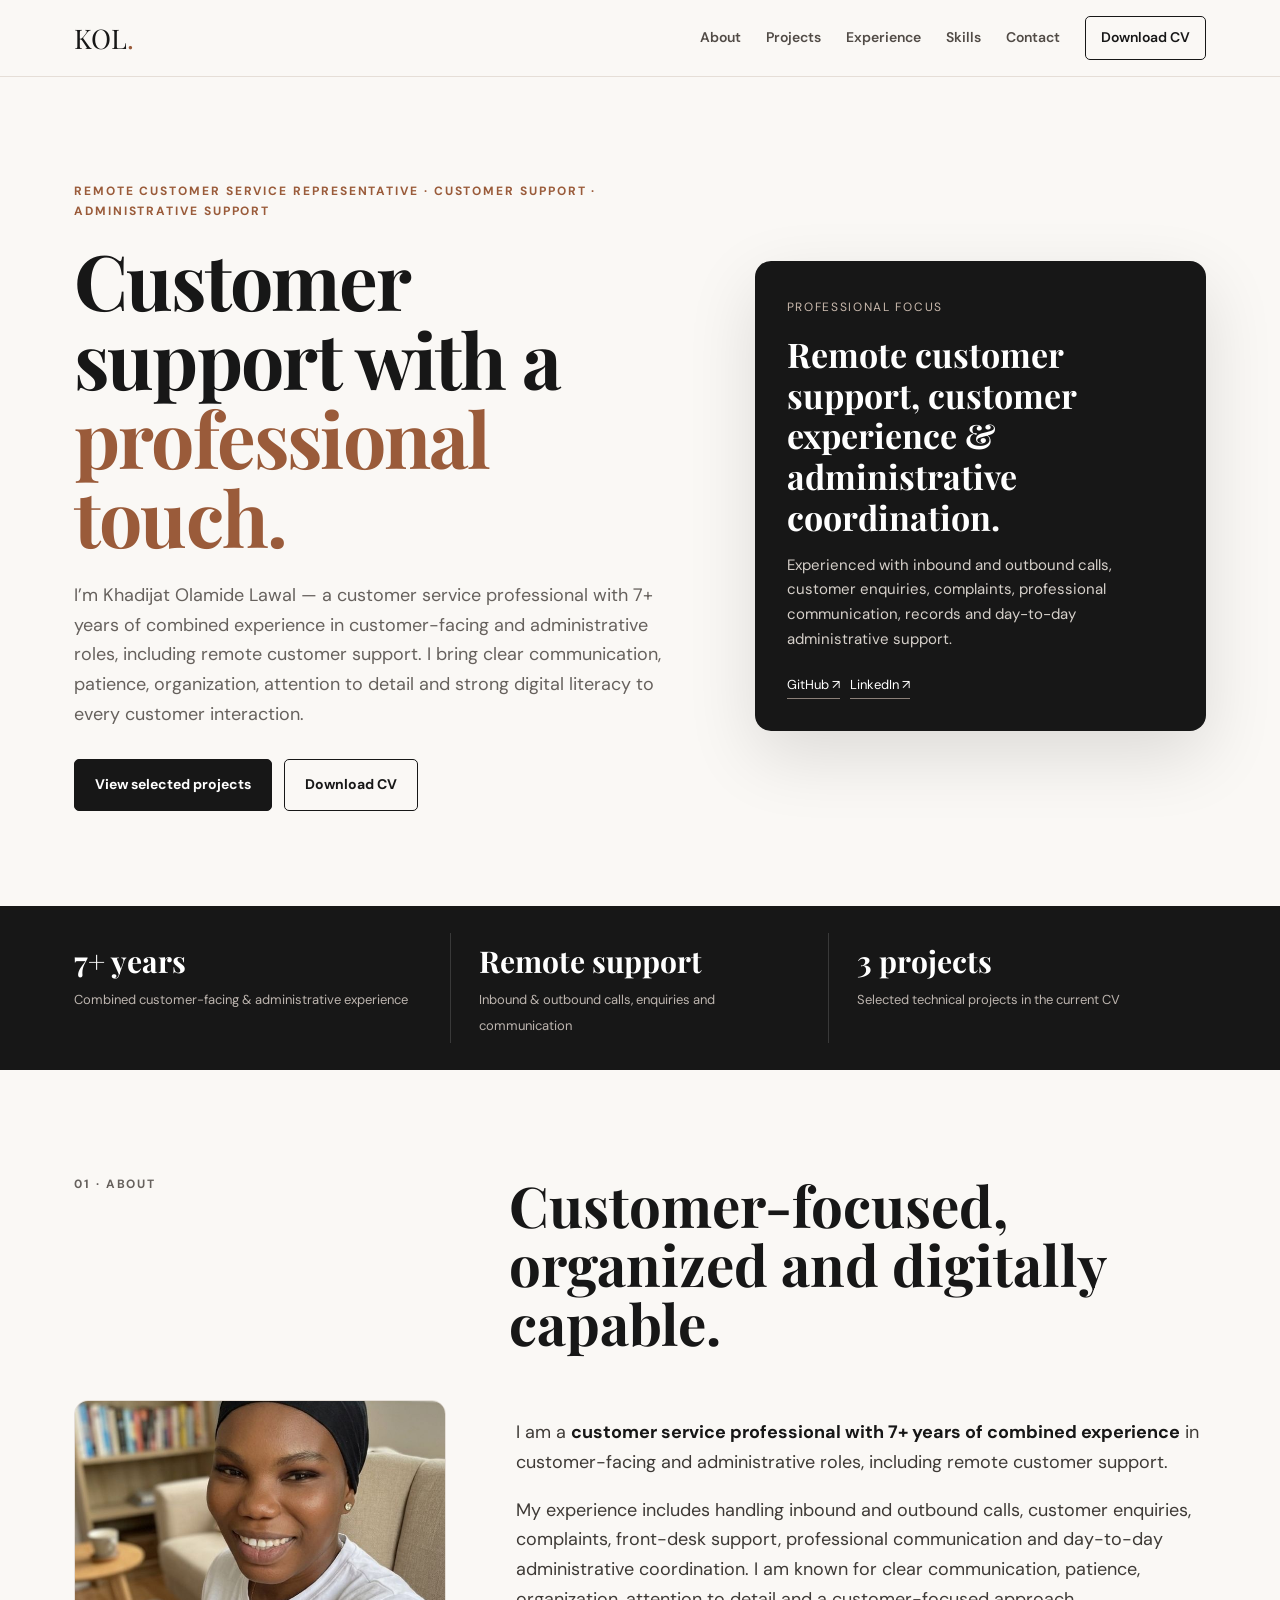
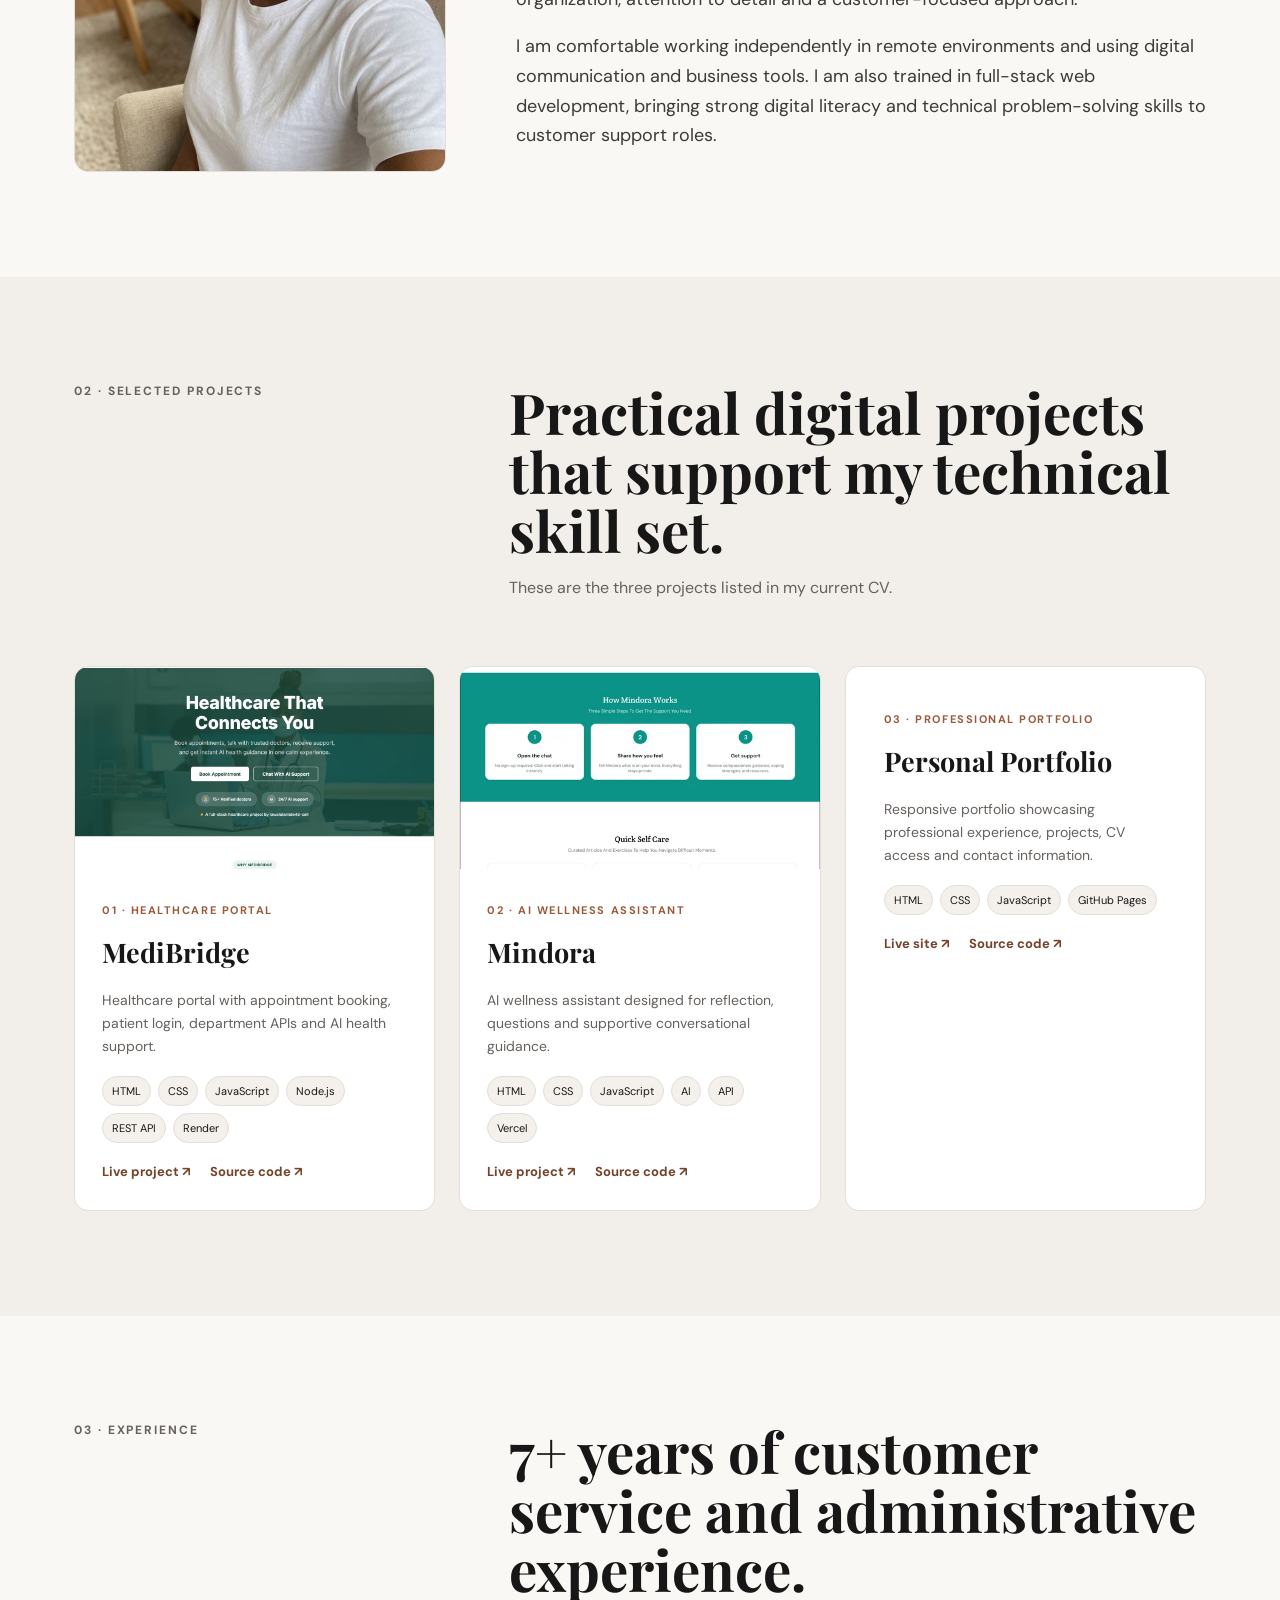
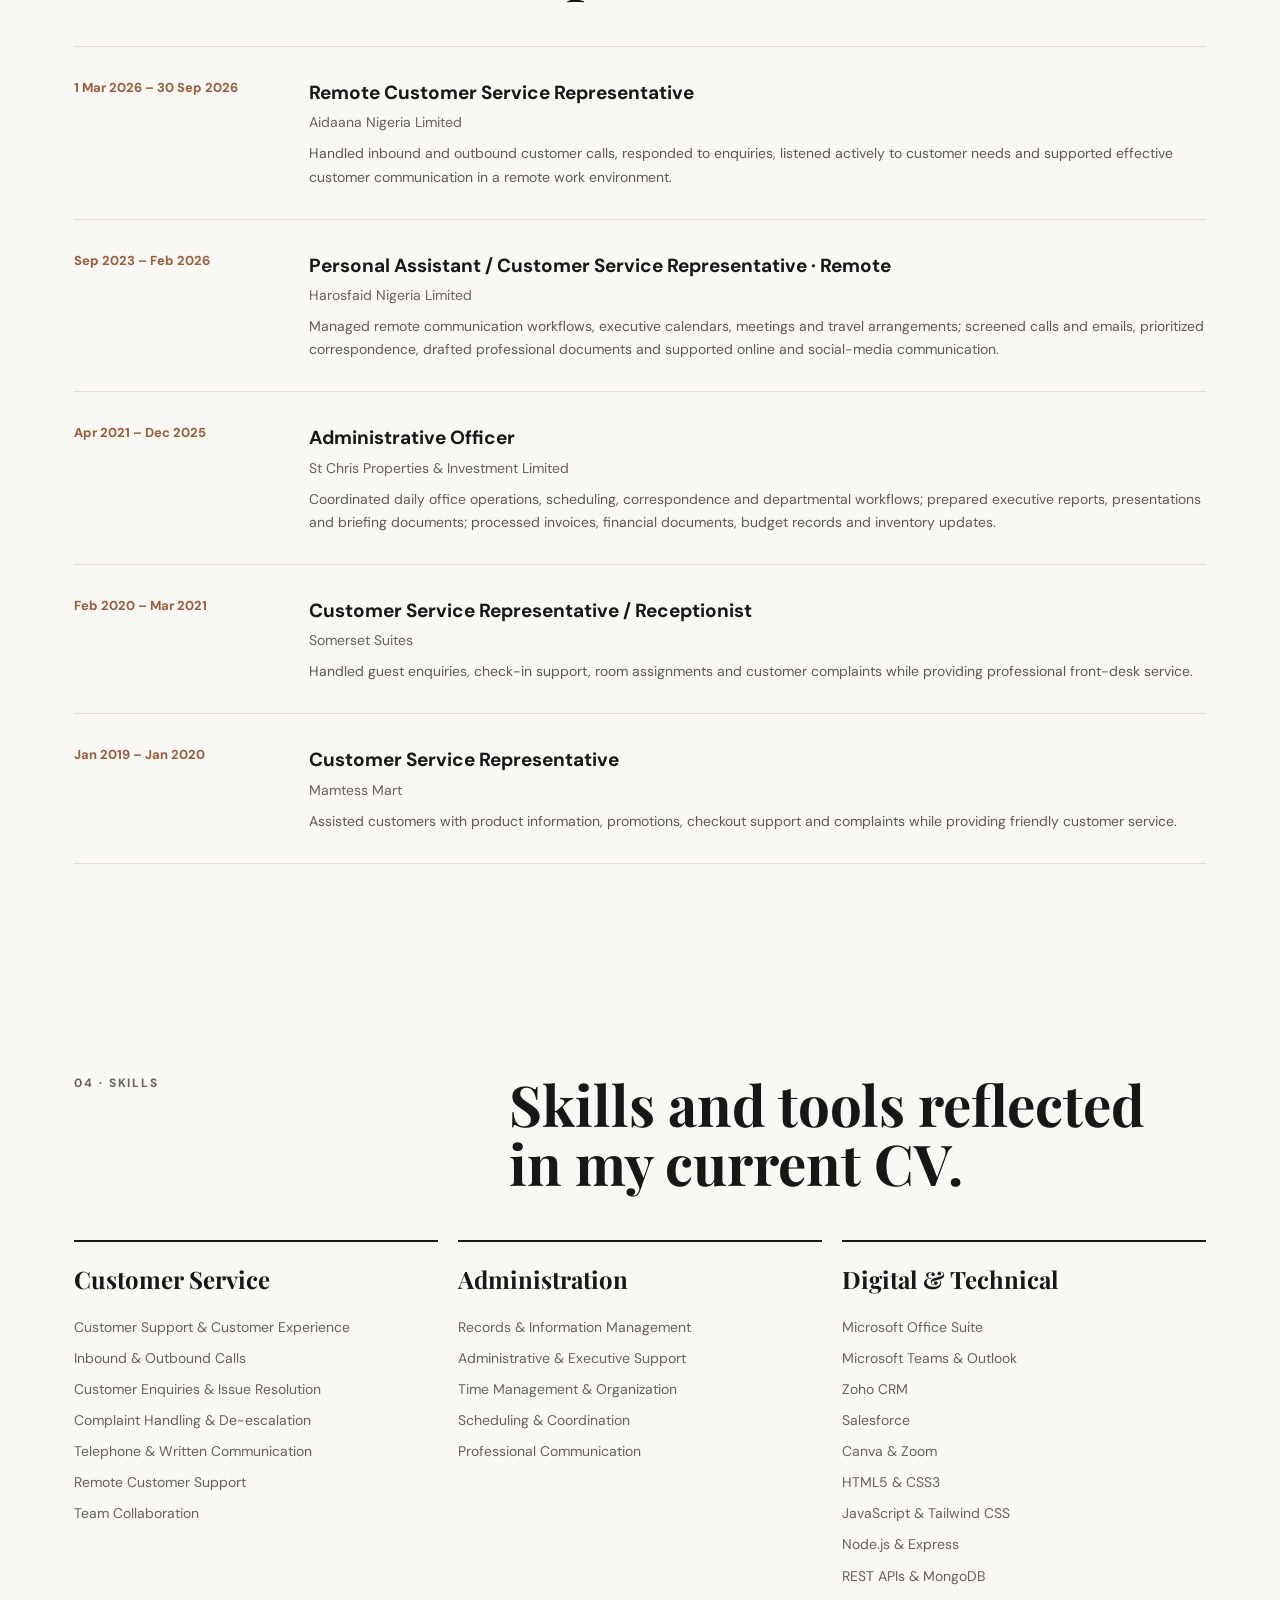
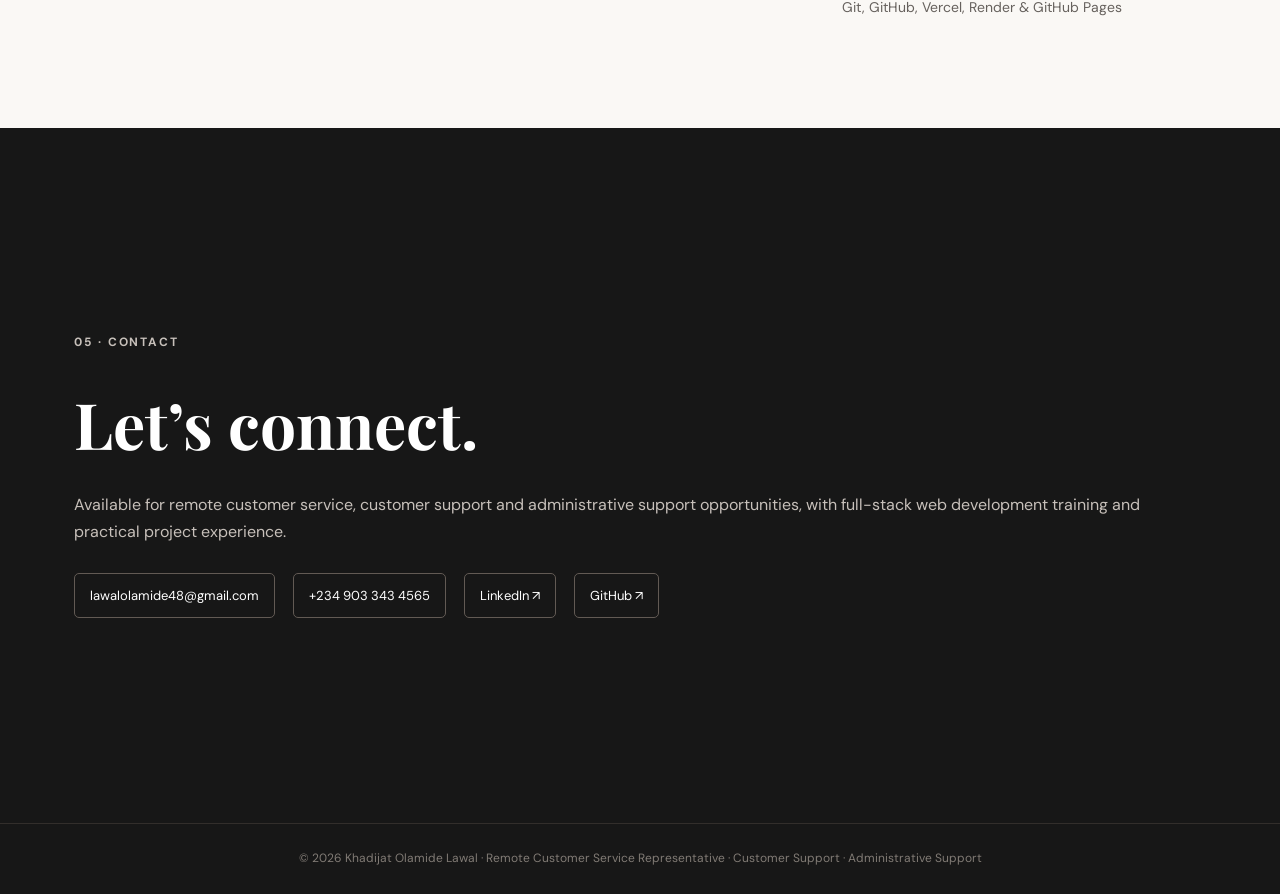
==== commit 267086bd: "Update portfolio to match current Remote Customer Service CV" ====
--- a/index.html
+++ b/index.html
@@ -2,45 +2,34 @@
 <html lang="en">
 <head>
 <meta charset="UTF-8"><meta name="viewport" content="width=device-width,initial-scale=1.0">
-<meta name="description" content="Khadijat Olamide Lawal — Full-Stack Web Developer, Customer Support and Administrative Professional.">
-<title>Khadijat Olamide Lawal | Portfolio</title>
+<meta name="description" content="Khadijat Olamide Lawal — Remote Customer Service Representative, Customer Support and Administrative Support professional.">
+<title>Khadijat Olamide Lawal | Customer Support Portfolio</title>
 <link rel="preconnect" href="https://fonts.googleapis.com"><link rel="preconnect" href="https://fonts.gstatic.com" crossorigin>
 <link href="https://fonts.googleapis.com/css2?family=DM+Sans:wght@400;500;600;700&family=Playfair+Display:wght@600;700&display=swap" rel="stylesheet">
 <style>
-:root{--ink:#171717;--muted:#66615d;--paper:#faf8f5;--accent:#9a5b3a;--accent-dark:#74432c;--line:#e5ded7;--max:1180px}*{box-sizing:border-box}html{scroll-behavior:smooth}body{margin:0;background:var(--paper);color:var(--ink);font-family:'DM Sans',sans-serif;line-height:1.65}a{color:inherit}img{max-width:100%;display:block}.skip{position:absolute;left:-9999px}.skip:focus{left:15px;top:15px;background:#fff;padding:10px;z-index:99}
-header{position:sticky;top:0;z-index:20;background:rgba(250,248,245,.94);backdrop-filter:blur(14px);border-bottom:1px solid var(--line)}nav{max-width:var(--max);height:76px;margin:auto;padding:0 24px;display:flex;align-items:center;justify-content:space-between}.logo{font-family:'Playfair Display',serif;font-size:27px;text-decoration:none}.logo span{color:var(--accent)}.nav{display:flex;gap:28px;align-items:center}.nav a{text-decoration:none;font-size:14px;font-weight:600;color:#514b46}.nav a:hover{color:var(--accent)}.nav .cv{padding:9px 15px;border:1px solid var(--ink);border-radius:5px;color:var(--ink)}.nav .cv:hover{background:var(--ink);color:#fff}.menu{display:none;background:none;border:0;font-size:25px}
-.hero{max-width:var(--max);margin:auto;padding:105px 24px 95px;display:grid;grid-template-columns:1.2fr .8fr;gap:70px;align-items:center}.eyebrow{font-size:12px;letter-spacing:.16em;text-transform:uppercase;font-weight:700;color:var(--accent);margin:0 0 18px}.hero h1{font-family:'Playfair Display',serif;font-size:clamp(48px,6vw,82px);line-height:1.03;letter-spacing:-1.8px;margin:0 0 25px}.hero h1 em{font-style:normal;color:var(--accent)}.hero>div>p:not(.eyebrow){font-size:18px;color:var(--muted);max-width:680px}.actions{display:flex;gap:12px;flex-wrap:wrap;margin-top:30px}.btn{display:inline-block;padding:13px 20px;border-radius:5px;text-decoration:none;font-weight:700;font-size:14px;border:1px solid var(--ink)}.primary{background:var(--ink);color:#fff}.secondary:hover{background:#fff}.hero-card{background:var(--ink);color:#fff;border-radius:16px;padding:32px;box-shadow:0 25px 70px rgba(0,0,0,.12)}.hero-card .mini{font-size:12px;text-transform:uppercase;letter-spacing:.14em;color:#c9b9ad}.hero-card h2{font-family:'Playfair Display',serif;font-size:34px;line-height:1.2;margin:14px 0}.hero-card p{color:#d6d0ca;font-size:15px}.links{display:flex;gap:10px;flex-wrap:wrap;margin-top:22px}.hero-card a{color:#fff;text-decoration:none;border-bottom:1px solid #8c8078;padding-bottom:3px;font-size:13px}
-.stats{background:var(--ink);color:#fff}.stats-inner{max-width:var(--max);margin:auto;padding:27px 24px;display:grid;grid-template-columns:repeat(3,1fr)}.stat{padding:4px 28px;border-right:1px solid rgba(255,255,255,.15)}.stat:first-child{padding-left:0}.stat:last-child{border:0}.stat strong{display:block;font-family:'Playfair Display',serif;font-size:30px}.stat span{color:#bdb5af;font-size:13px}
-section{max-width:var(--max);margin:auto;padding:105px 24px}.section-head{display:grid;grid-template-columns:.7fr 1.3fr;gap:60px;margin-bottom:48px}.section-head h2{font-family:'Playfair Display',serif;font-size:clamp(36px,4.4vw,60px);line-height:1.05;margin:0}.section-head p:last-child{color:var(--muted);max-width:500px}.about-grid{display:grid;grid-template-columns:.7fr 1.3fr;gap:70px;align-items:start}.portrait{border-radius:14px;overflow:hidden;background:#eee;border:1px solid var(--line)}.portrait img{width:100%;aspect-ratio:1/1;object-fit:cover}.about-copy{font-size:18px;color:#3e3a36}.about-copy strong{color:var(--ink)}
-.projects{background:#f2eee9;max-width:none}.projects-inner{max-width:var(--max);margin:auto;padding:105px 24px}.project-grid{display:grid;grid-template-columns:repeat(2,1fr);gap:24px}.project{background:#fff;border:1px solid var(--line);border-radius:14px;overflow:hidden;display:flex;flex-direction:column}.project-image{aspect-ratio:16/9;background:#e8e1da;overflow:hidden}.project-image img{width:100%;height:100%;object-fit:cover;transition:transform .4s}.project:hover img{transform:scale(1.035)}.project-body{padding:27px}.project-number{font-size:11px;font-weight:700;letter-spacing:.14em;color:var(--accent);text-transform:uppercase}.project h3{font-family:'Playfair Display',serif;font-size:29px;margin:8px 0}.project p{color:var(--muted);font-size:14px}.tags{display:flex;flex-wrap:wrap;gap:7px;margin:18px 0}.tags span{font-size:11px;padding:5px 9px;background:#f4f0ec;border:1px solid var(--line);border-radius:20px}.project-links{display:flex;gap:20px;flex-wrap:wrap;margin-top:auto}.project-links a{font-size:13px;font-weight:700;text-decoration:none;color:var(--accent-dark)}.project-links a:hover{text-decoration:underline}
-.timeline{border-top:1px solid var(--line)}.role{display:grid;grid-template-columns:190px 1fr;gap:45px;padding:30px 0;border-bottom:1px solid var(--line)}.date{font-size:13px;color:var(--accent);font-weight:700}.role h3{margin:0 0 3px;font-size:19px}.company{margin:0 0 8px;color:var(--muted);font-size:14px}.role p:last-child{margin:0;color:#5e5954;font-size:14px}.skills{display:grid;grid-template-columns:repeat(3,1fr);gap:20px}.skill{border-top:2px solid var(--ink);padding-top:18px}.skill h3{font-family:'Playfair Display',serif;font-size:24px;margin:0 0 12px}.skill ul{list-style:none;padding:0;margin:0;color:var(--muted);font-size:14px}.skill li{padding:4px 0}
-.contact{max-width:none;background:var(--ink);color:#fff}.contact-inner{max-width:var(--max);margin:auto;padding:100px 24px}.contact h2{font-family:'Playfair Display',serif;font-size:clamp(42px,5vw,70px);margin:0 0 15px}.contact p{color:#c7c0ba}.contact-links{display:flex;gap:18px;flex-wrap:wrap;margin-top:28px}.contact-links a{padding:11px 15px;border:1px solid #625a54;border-radius:5px;text-decoration:none;font-size:13px}.contact-links a:hover{border-color:#fff;background:#fff;color:var(--ink)}footer{padding:25px 24px;text-align:center;font-size:12px;color:#817b75;background:var(--ink);border-top:1px solid #322e2b}
-@media(max-width:800px){.menu{display:block}.nav{display:none;position:absolute;top:76px;left:0;right:0;background:var(--paper);padding:20px 24px;flex-direction:column;align-items:flex-start;border-bottom:1px solid var(--line)}.nav.open{display:flex}.hero,.about-grid,.section-head{grid-template-columns:1fr}.hero{padding-top:75px;gap:45px}.stats-inner,.skills{grid-template-columns:1fr}.stat{border-right:0;border-bottom:1px solid rgba(255,255,255,.15);padding:16px 0}.stat:last-child{border-bottom:0}.project-grid{grid-template-columns:1fr}.role{grid-template-columns:1fr;gap:7px}}@media(max-width:520px){section,.projects-inner,.contact-inner{padding-top:75px;padding-bottom:75px}.hero h1{font-size:48px}.section-head{gap:20px}.project-body{padding:21px}}
+:root{--ink:#171717;--muted:#66615d;--paper:#faf8f5;--accent:#9a5b3a;--accent-dark:#74432c;--line:#e5ded7;--soft:#f2eee9;--max:1180px}*{box-sizing:border-box}html{scroll-behavior:smooth}body{margin:0;background:var(--paper);color:var(--ink);font-family:'DM Sans',sans-serif;line-height:1.65}a{color:inherit}img{max-width:100%;display:block}.skip{position:absolute;left:-9999px}.skip:focus{left:15px;top:15px;background:#fff;padding:10px;z-index:99}header{position:sticky;top:0;z-index:20;background:rgba(250,248,245,.95);backdrop-filter:blur(14px);border-bottom:1px solid var(--line)}nav{max-width:var(--max);height:76px;margin:auto;padding:0 24px;display:flex;align-items:center;justify-content:space-between}.logo{font-family:'Playfair Display',serif;font-size:27px;text-decoration:none}.logo span{color:var(--accent)}.nav{display:flex;gap:25px;align-items:center}.nav a{text-decoration:none;font-size:14px;font-weight:600;color:#514b46}.nav a:hover{color:var(--accent)}.nav .cv{padding:9px 15px;border:1px solid var(--ink);border-radius:5px;color:var(--ink)}.nav .cv:hover{background:var(--ink);color:#fff}.menu{display:none;background:none;border:0;font-size:25px}.hero{max-width:var(--max);margin:auto;padding:105px 24px 95px;display:grid;grid-template-columns:1.15fr .85fr;gap:70px;align-items:center}.eyebrow{font-size:12px;letter-spacing:.16em;text-transform:uppercase;font-weight:700;color:var(--accent);margin:0 0 18px}.hero h1{font-family:'Playfair Display',serif;font-size:clamp(48px,6vw,82px);line-height:1.03;letter-spacing:-1.8px;margin:0 0 25px}.hero h1 em{font-style:normal;color:var(--accent)}.hero>div>p:not(.eyebrow){font-size:18px;color:var(--muted);max-width:690px}.actions{display:flex;gap:12px;flex-wrap:wrap;margin-top:30px}.btn{display:inline-block;padding:13px 20px;border-radius:5px;text-decoration:none;font-weight:700;font-size:14px;border:1px solid var(--ink)}.primary{background:var(--ink);color:#fff}.secondary:hover{background:#fff}.hero-card{background:var(--ink);color:#fff;border-radius:16px;padding:32px;box-shadow:0 25px 70px rgba(0,0,0,.12)}.hero-card .mini{font-size:12px;text-transform:uppercase;letter-spacing:.14em;color:#c9b9ad}.hero-card h2{font-family:'Playfair Display',serif;font-size:34px;line-height:1.2;margin:14px 0}.hero-card p{color:#d6d0ca;font-size:15px}.links{display:flex;gap:10px;flex-wrap:wrap;margin-top:22px}.hero-card a{color:#fff;text-decoration:none;border-bottom:1px solid #8c8078;padding-bottom:3px;font-size:13px}.stats{background:var(--ink);color:#fff}.stats-inner{max-width:var(--max);margin:auto;padding:27px 24px;display:grid;grid-template-columns:repeat(3,1fr)}.stat{padding:4px 28px;border-right:1px solid rgba(255,255,255,.15)}.stat:first-child{padding-left:0}.stat:last-child{border:0}.stat strong{display:block;font-family:'Playfair Display',serif;font-size:30px}.stat span{color:#bdb5af;font-size:13px}section{max-width:var(--max);margin:auto;padding:105px 24px}.section-head{display:grid;grid-template-columns:.7fr 1.3fr;gap:60px;margin-bottom:48px}.section-head h2{font-family:'Playfair Display',serif;font-size:clamp(36px,4.4vw,60px);line-height:1.05;margin:0}.section-head p:last-child{color:var(--muted);max-width:600px}.about-grid{display:grid;grid-template-columns:.7fr 1.3fr;gap:70px;align-items:start}.portrait{border-radius:14px;overflow:hidden;background:#eee;border:1px solid var(--line)}.portrait img{width:100%;aspect-ratio:1/1;object-fit:cover}.about-copy{font-size:18px;color:#3e3a36}.about-copy strong{color:var(--ink)}.projects{background:var(--soft);max-width:none}.projects-inner{max-width:var(--max);margin:auto;padding:105px 24px}.project-grid{display:grid;grid-template-columns:repeat(3,1fr);gap:24px}.project{background:#fff;border:1px solid var(--line);border-radius:14px;overflow:hidden;display:flex;flex-direction:column}.project-image{aspect-ratio:16/9;background:#e8e1da;overflow:hidden}.project-image img{width:100%;height:100%;object-fit:cover;transition:transform .4s}.project:hover img{transform:scale(1.035)}.project-body{padding:27px}.project-number{font-size:11px;font-weight:700;letter-spacing:.14em;color:var(--accent);text-transform:uppercase}.project h3{font-family:'Playfair Display',serif;font-size:27px;margin:8px 0}.project p{color:var(--muted);font-size:14px}.tags{display:flex;flex-wrap:wrap;gap:7px;margin:18px 0}.tags span{font-size:11px;padding:5px 9px;background:#f4f0ec;border:1px solid var(--line);border-radius:20px}.project-links{display:flex;gap:20px;flex-wrap:wrap;margin-top:auto}.project-links a{font-size:13px;font-weight:700;text-decoration:none;color:var(--accent-dark)}.project-links a:hover{text-decoration:underline}.timeline{border-top:1px solid var(--line)}.role{display:grid;grid-template-columns:190px 1fr;gap:45px;padding:30px 0;border-bottom:1px solid var(--line)}.date{font-size:13px;color:var(--accent);font-weight:700}.role h3{margin:0 0 3px;font-size:19px}.company{margin:0 0 8px;color:var(--muted);font-size:14px}.role p:last-child{margin:0;color:#5e5954;font-size:14px}.skills{display:grid;grid-template-columns:repeat(3,1fr);gap:20px}.skill{border-top:2px solid var(--ink);padding-top:18px}.skill h3{font-family:'Playfair Display',serif;font-size:24px;margin:0 0 12px}.skill ul{list-style:none;padding:0;margin:0;color:var(--muted);font-size:14px}.skill li{padding:4px 0}.contact{max-width:none;background:var(--ink);color:#fff}.contact-inner{max-width:var(--max);margin:auto;padding:100px 24px}.contact h2{font-family:'Playfair Display',serif;font-size:clamp(42px,5vw,70px);margin:0 0 15px}.contact p{color:#c7c0ba}.contact-links{display:flex;gap:18px;flex-wrap:wrap;margin-top:28px}.contact-links a{padding:11px 15px;border:1px solid #625a54;border-radius:5px;text-decoration:none;font-size:13px}.contact-links a:hover{border-color:#fff;background:#fff;color:var(--ink)}footer{padding:25px 24px;text-align:center;font-size:12px;color:#817b75;background:var(--ink);border-top:1px solid #322e2b}@media(max-width:900px){.project-grid{grid-template-columns:1fr 1fr}}@media(max-width:800px){.menu{display:block}.nav{display:none;position:absolute;top:76px;left:0;right:0;background:var(--paper);padding:20px 24px;flex-direction:column;align-items:flex-start;border-bottom:1px solid var(--line)}.nav.open{display:flex}.hero,.about-grid,.section-head{grid-template-columns:1fr}.hero{padding-top:75px;gap:45px}.stats-inner,.skills{grid-template-columns:1fr}.stat{border-right:0;border-bottom:1px solid rgba(255,255,255,.15);padding:16px 0}.stat:last-child{border-bottom:0}.project-grid{grid-template-columns:1fr}.role{grid-template-columns:1fr;gap:7px}}@media(max-width:520px){section,.projects-inner,.contact-inner{padding-top:75px;padding-bottom:75px}.hero h1{font-size:48px}.section-head{gap:20px}.project-body{padding:21px}}
 </style></head>
 <body><a class="skip" href="#main">Skip to content</a>
 <header><nav><a class="logo" href="#top">KOL<span>.</span></a><button class="menu" aria-label="Open menu" aria-expanded="false">☰</button><div class="nav" id="nav"><a href="#about">About</a><a href="#work">Projects</a><a href="#experience">Experience</a><a href="#skills">Skills</a><a href="#contact">Contact</a><a class="cv" href="assets/Khadijat-Olamide-Lawal-CV.pdf" download>Download CV</a></div></nav></header>
 <main id="main">
-<section class="hero" id="top"><div><p class="eyebrow">Full-Stack Web Developer · Customer Support · Administration</p><h1>Technology with a <em>people-first</em> mindset.</h1><p>I’m Khadijat Olamide Lawal — a customer-focused professional with experience in remote support and administration, backed by hands-on full-stack development skills. I build practical digital products and help teams keep customers, information and operations moving.</p><div class="actions"><a class="btn primary" href="#work">View selected work</a><a class="btn secondary" href="assets/Khadijat-Olamide-Lawal-CV.pdf" download>Download CV</a></div></div><aside class="hero-card"><span class="mini">Currently focused on</span><h2>Remote customer support, administrative operations & web development.</h2><p>Open to remote and on-site opportunities where communication, organization and technical problem-solving create measurable value.</p><div class="links"><a href="https://github.com/lawalolamide48-cell">GitHub ↗</a><a href="https://www.linkedin.com/in/khadijat-lawal-0120243a5">LinkedIn ↗</a></div></aside></section>
-<div class="stats"><div class="stats-inner"><div class="stat"><strong>7+ years</strong><span>Combined customer-facing & administrative experience</span></div><div class="stat"><strong>5+ featured builds</strong><span>Practical web and AI projects</span></div><div class="stat"><strong>Full-stack</strong><span>Frontend, backend, APIs & deployment</span></div></div></div>
-<section id="about"><div class="section-head"><div><p class="eyebrow">01 · About</p></div><div><h2>Professional, adaptable and comfortable across people and technology.</h2></div></div><div class="about-grid"><div class="portrait"><img src="assets/profile.jpg" alt="Khadijat Olamide Lawal"></div><div class="about-copy"><p>I bring together experience in <strong>customer service, executive support, administration and digital product development</strong>. My work has involved customer enquiries, inbound and outbound calls, complaints, scheduling, correspondence, records and remote communication.</p><p>Alongside my professional experience, I trained in full-stack web development and have built and deployed projects using HTML, CSS, JavaScript, React, TypeScript, Node.js, Express, REST APIs, MongoDB, GitHub, Vercel and Render.</p><p>The result is a practical skill set: I understand both the user who needs help and the systems that can make that experience faster, clearer and more reliable.</p></div></div></section>
-<div class="projects" id="work"><div class="projects-inner"><div class="section-head"><div><p class="eyebrow">02 · Selected work</p></div><div><h2>Projects that demonstrate real-world problem solving.</h2><p>Selected from my GitHub work based on relevance, technical depth and professional value.</p></div></div><div class="project-grid">
-<article class="project"><a class="project-image" href="https://github.com/lawalolamide48-cell/abi-harosfaid-website"><img src="assets/hero-workspace.webp" alt="ABI Harosfaid website project"></a><div class="project-body"><span class="project-number">01 · Full-stack business platform</span><h3>ABI Harosfaid Website</h3><p>A complete cleaning and facility-management platform with a public website, admin dashboard and Node.js/Express/MongoDB backend. Includes quote requests, bookings with availability, testimonials, gallery, contact messages, JWT authentication and email notifications.</p><div class="tags"><span>Node.js</span><span>Express</span><span>MongoDB</span><span>JWT</span><span>Admin Dashboard</span></div><div class="project-links"><a href="https://github.com/lawalolamide48-cell/abi-harosfaid-website">Source code ↗</a></div></div></article>
-<article class="project"><a class="project-image" href="https://medibridge-fullstack.onrender.com/"><img src="assets/medibridge-preview.png" alt="MediBridge healthcare portal"></a><div class="project-body"><span class="project-number">02 · Healthcare platform</span><h3>MediBridge</h3><p>A responsive healthcare portal with authentication screens, patient dashboard, medical departments, appointment support, OTP activation and a backend-powered medical AI assistant.</p><div class="tags"><span>HTML/CSS</span><span>JavaScript</span><span>Node.js</span><span>REST API</span><span>AI</span></div><div class="project-links"><a href="https://medibridge-fullstack.onrender.com/">Live project ↗</a><a href="https://github.com/lawalolamide48-cell/Medibridge-">Source code ↗</a></div></div></article>
-<article class="project"><a class="project-image" href="https://mindora-ai-chi.vercel.app/"><img src="assets/mindora-project.webp" alt="Mindora AI wellness assistant"></a><div class="project-body"><span class="project-number">03 · AI application</span><h3>Mindora</h3><p>An anonymous AI wellness chat application with a React frontend and Express backend, designed around private conversations, supportive prompts and AI-assisted guidance.</p><div class="tags"><span>React</span><span>TypeScript</span><span>Vite</span><span>Tailwind CSS</span><span>Express</span><span>MongoDB</span></div><div class="project-links"><a href="https://mindora-ai-chi.vercel.app/">Live project ↗</a><a href="https://github.com/lawalolamide48-cell/Mindora">Source code ↗</a></div></div></article>
-<article class="project"><a class="project-image" href="https://github.com/lawalolamide48-cell/codealpha-faq-chatbot"><img src="assets/hero-workspace.webp" alt="FAQ chatbot project"></a><div class="project-body"><span class="project-number">04 · Customer-support AI</span><h3>FAQ Customer Support Chatbot</h3><p>A customer-service chatbot that matches user questions to relevant FAQs using NLP preprocessing, TF-IDF vectorization and cosine similarity, with fallback suggestions when confidence is low.</p><div class="tags"><span>Python</span><span>Flask</span><span>NLTK</span><span>scikit-learn</span><span>NLP</span></div><div class="project-links"><a href="https://github.com/lawalolamide48-cell/codealpha-faq-chatbot">Source code ↗</a></div></div></article>
-<article class="project"><a class="project-image" href="https://cinevault-ng.vercel.app/"><img src="assets/hero-workspace.webp" alt="CineVault NG website"></a><div class="project-body"><span class="project-number">05 · Responsive web product</span><h3>CineVault NG</h3><p>A responsive entertainment discovery interface with search, genre filtering and a search modal, designed for clean browsing across desktop and mobile screens.</p><div class="tags"><span>HTML</span><span>CSS</span><span>JavaScript</span><span>Responsive Design</span><span>Vercel</span></div><div class="project-links"><a href="https://cinevault-ng.vercel.app/">Live project ↗</a><a href="https://github.com/lawalolamide48-cell/cinevault-ng">Source code ↗</a></div></div></article>
-<article class="project"><div class="project-body" style="padding:38px"><span class="project-number">06 · Portfolio</span><h3>Personal Portfolio</h3><p>A responsive professional site connecting recruiters and clients with my experience, capabilities, projects and contact channels.</p><div class="tags"><span>HTML</span><span>CSS</span><span>JavaScript</span><span>GitHub Pages</span></div><div class="project-links"><a href="https://lawalolamide48-cell.github.io/Khadijat-Portfolio/">Live site ↗</a><a href="https://github.com/lawalolamide48-cell/Khadijat-Portfolio">Source code ↗</a></div></div></article>
+<section class="hero" id="top"><div><p class="eyebrow">Remote Customer Service Representative · Customer Support · Administrative Support</p><h1>Customer support with a <em>professional touch.</em></h1><p>I’m Khadijat Olamide Lawal — a customer service professional with 7+ years of combined experience in customer-facing and administrative roles, including remote customer support. I bring clear communication, patience, organization, attention to detail and strong digital literacy to every customer interaction.</p><div class="actions"><a class="btn primary" href="#work">View selected projects</a><a class="btn secondary" href="assets/Khadijat-Olamide-Lawal-CV.pdf" download>Download CV</a></div></div><aside class="hero-card"><span class="mini">Professional focus</span><h2>Remote customer support, customer experience & administrative coordination.</h2><p>Experienced with inbound and outbound calls, customer enquiries, complaints, professional communication, records and day-to-day administrative support.</p><div class="links"><a href="https://github.com/lawalolamide48-cell">GitHub ↗</a><a href="https://www.linkedin.com/in/khadijat-lawal-0120243a5">LinkedIn ↗</a></div></aside></section>
+<div class="stats"><div class="stats-inner"><div class="stat"><strong>7+ years</strong><span>Combined customer-facing & administrative experience</span></div><div class="stat"><strong>Remote support</strong><span>Inbound & outbound calls, enquiries and communication</span></div><div class="stat"><strong>3 projects</strong><span>Selected technical projects in the current CV</span></div></div></div>
+<section id="about"><div class="section-head"><div><p class="eyebrow">01 · About</p></div><div><h2>Customer-focused, organized and digitally capable.</h2></div></div><div class="about-grid"><div class="portrait"><img src="assets/profile.jpg" alt="Khadijat Olamide Lawal"></div><div class="about-copy"><p>I am a <strong>customer service professional with 7+ years of combined experience</strong> in customer-facing and administrative roles, including remote customer support.</p><p>My experience includes handling inbound and outbound calls, customer enquiries, complaints, front-desk support, professional communication and day-to-day administrative coordination. I am known for clear communication, patience, organization, attention to detail and a customer-focused approach.</p><p>I am comfortable working independently in remote environments and using digital communication and business tools. I am also trained in full-stack web development, bringing strong digital literacy and technical problem-solving skills to customer support roles.</p></div></div></section>
+<div class="projects" id="work"><div class="projects-inner"><div class="section-head"><div><p class="eyebrow">02 · Selected projects</p></div><div><h2>Practical digital projects that support my technical skill set.</h2><p>These are the three projects listed in my current CV.</p></div></div><div class="project-grid">
+<article class="project"><a class="project-image" href="https://medibridge-fullstack.onrender.com/"><img src="assets/medibridge-preview.png" alt="MediBridge healthcare portal"></a><div class="project-body"><span class="project-number">01 · Healthcare portal</span><h3>MediBridge</h3><p>Healthcare portal with appointment booking, patient login, department APIs and AI health support.</p><div class="tags"><span>HTML</span><span>CSS</span><span>JavaScript</span><span>Node.js</span><span>REST API</span><span>Render</span></div><div class="project-links"><a href="https://medibridge-fullstack.onrender.com/">Live project ↗</a><a href="https://github.com/lawalolamide48-cell/Medibridge-">Source code ↗</a></div></div></article>
+<article class="project"><a class="project-image" href="https://mindora-ai-chi.vercel.app/"><img src="assets/mindora-project.webp" alt="Mindora AI wellness assistant"></a><div class="project-body"><span class="project-number">02 · AI wellness assistant</span><h3>Mindora</h3><p>AI wellness assistant designed for reflection, questions and supportive conversational guidance.</p><div class="tags"><span>HTML</span><span>CSS</span><span>JavaScript</span><span>AI</span><span>API</span><span>Vercel</span></div><div class="project-links"><a href="https://mindora-ai-chi.vercel.app/">Live project ↗</a><a href="https://github.com/lawalolamide48-cell/Mindora">Source code ↗</a></div></div></article>
+<article class="project"><div class="project-body" style="padding:38px"><span class="project-number">03 · Professional portfolio</span><h3>Personal Portfolio</h3><p>Responsive portfolio showcasing professional experience, projects, CV access and contact information.</p><div class="tags"><span>HTML</span><span>CSS</span><span>JavaScript</span><span>GitHub Pages</span></div><div class="project-links"><a href="https://lawalolamide48-cell.github.io/Khadijat-Portfolio/">Live site ↗</a><a href="https://github.com/lawalolamide48-cell/Khadijat-Portfolio">Source code ↗</a></div></div></article>
 </div></div></div>
-<section id="experience"><div class="section-head"><div><p class="eyebrow">03 · Experience</p></div><div><h2>Trusted with customers, executives and daily operations.</h2></div></div><div class="timeline">
-<article class="role"><div class="date">Mar 2026 – Sep 2026</div><div><h3>Remote Customer Service Representative</h3><p class="company">Aidaana Nigeria Limited</p><p>Handled inbound and outbound calls, customer enquiries and professional remote communication.</p></div></article>
-<article class="role"><div class="date">Sep 2023 – Feb 2026</div><div><h3>Personal Assistant / Customer Service Representative · Remote</h3><p class="company">Harosfaid Nigeria Limited</p><p>Managed executive calendars, meetings, travel arrangements, calls, emails, correspondence and customer-facing online communication.</p></div></article>
-<article class="role"><div class="date">Apr 2021 – Dec 2025</div><div><h3>Administrative Officer</h3><p class="company">St Chris Properties & Investment Limited</p><p>Coordinated office operations, scheduling, correspondence, reports, presentations, financial records and inventory updates.</p></div></article>
-<article class="role"><div class="date">Feb 2020 – Mar 2021</div><div><h3>Customer Service Representative / Receptionist</h3><p class="company">Somerset Suites</p><p>Handled guest enquiries, check-in support, room assignments and customer complaints.</p></div></article>
-<article class="role"><div class="date">Jan 2019 – Jan 2020</div><div><h3>Customer Service Representative</h3><p class="company">Mamtess Mart</p><p>Supported customers with product information, promotions, checkout assistance and complaints.</p></div></article>
+<section id="experience"><div class="section-head"><div><p class="eyebrow">03 · Experience</p></div><div><h2>7+ years of customer service and administrative experience.</h2></div></div><div class="timeline">
+<article class="role"><div class="date">1 Mar 2026 – 30 Sep 2026</div><div><h3>Remote Customer Service Representative</h3><p class="company">Aidaana Nigeria Limited</p><p>Handled inbound and outbound customer calls, responded to enquiries, listened actively to customer needs and supported effective customer communication in a remote work environment.</p></div></article>
+<article class="role"><div class="date">Sep 2023 – Feb 2026</div><div><h3>Personal Assistant / Customer Service Representative · Remote</h3><p class="company">Harosfaid Nigeria Limited</p><p>Managed remote communication workflows, executive calendars, meetings and travel arrangements; screened calls and emails, prioritized correspondence, drafted professional documents and supported online and social-media communication.</p></div></article>
+<article class="role"><div class="date">Apr 2021 – Dec 2025</div><div><h3>Administrative Officer</h3><p class="company">St Chris Properties & Investment Limited</p><p>Coordinated daily office operations, scheduling, correspondence and departmental workflows; prepared executive reports, presentations and briefing documents; processed invoices, financial documents, budget records and inventory updates.</p></div></article>
+<article class="role"><div class="date">Feb 2020 – Mar 2021</div><div><h3>Customer Service Representative / Receptionist</h3><p class="company">Somerset Suites</p><p>Handled guest enquiries, check-in support, room assignments and customer complaints while providing professional front-desk service.</p></div></article>
+<article class="role"><div class="date">Jan 2019 – Jan 2020</div><div><h3>Customer Service Representative</h3><p class="company">Mamtess Mart</p><p>Assisted customers with product information, promotions, checkout support and complaints while providing friendly customer service.</p></div></article>
 </div></section>
-<section id="skills"><div class="section-head"><div><p class="eyebrow">04 · Capabilities</p></div><div><h2>A toolkit built for modern remote work.</h2></div></div><div class="skills"><article class="skill"><h3>Development</h3><ul><li>HTML5 & CSS3</li><li>JavaScript & TypeScript</li><li>React & Vite</li><li>Node.js & Express</li><li>REST APIs & MongoDB</li><li>Tailwind CSS</li><li>Git & GitHub</li><li>Vercel, Render & GitHub Pages</li></ul></article><article class="skill"><h3>Customer & Operations</h3><ul><li>Customer support & experience</li><li>Inbound & outbound calls</li><li>Complaint handling</li><li>Executive & administrative support</li><li>Scheduling & coordination</li><li>Records & information management</li><li>Remote communication</li></ul></article><article class="skill"><h3>Business Tools</h3><ul><li>Microsoft Office Suite</li><li>Microsoft Teams & Outlook</li><li>Zoho CRM</li><li>Salesforce</li><li>Canva</li><li>Zoom</li><li>AI-assisted productivity tools</li></ul></article></div></section>
+<section id="skills"><div class="section-head"><div><p class="eyebrow">04 · Skills</p></div><div><h2>Skills and tools reflected in my current CV.</h2></div></div><div class="skills"><article class="skill"><h3>Customer Service</h3><ul><li>Customer Support & Customer Experience</li><li>Inbound & Outbound Calls</li><li>Customer Enquiries & Issue Resolution</li><li>Complaint Handling & De-escalation</li><li>Telephone & Written Communication</li><li>Remote Customer Support</li><li>Team Collaboration</li></ul></article><article class="skill"><h3>Administration</h3><ul><li>Records & Information Management</li><li>Administrative & Executive Support</li><li>Time Management & Organization</li><li>Scheduling & Coordination</li><li>Professional Communication</li></ul></article><article class="skill"><h3>Digital & Technical</h3><ul><li>Microsoft Office Suite</li><li>Microsoft Teams & Outlook</li><li>Zoho CRM</li><li>Salesforce</li><li>Canva & Zoom</li><li>HTML5 & CSS3</li><li>JavaScript & Tailwind CSS</li><li>Node.js & Express</li><li>REST APIs & MongoDB</li><li>Git, GitHub, Vercel, Render & GitHub Pages</li></ul></article></div></section>
 </main>
-<section class="contact" id="contact"><div class="contact-inner"><p class="eyebrow">05 · Contact</p><h2>Let’s build something useful.</h2><p>Available for remote customer support, administrative/VA, and web development opportunities.</p><div class="contact-links"><a href="mailto:lawalolamide48@gmail.com">lawalolamide48@gmail.com</a><a href="tel:+2349033434565">+234 903 343 4565</a><a href="https://www.linkedin.com/in/khadijat-lawal-0120243a5">LinkedIn ↗</a><a href="https://github.com/lawalolamide48-cell">GitHub ↗</a></div></div></section>
-<footer>© 2026 Khadijat Olamide Lawal · Full-Stack Web Developer · Customer Support · Administrative Professional</footer>
+<section class="contact" id="contact"><div class="contact-inner"><p class="eyebrow">05 · Contact</p><h2>Let’s connect.</h2><p>Available for remote customer service, customer support and administrative support opportunities, with full-stack web development training and practical project experience.</p><div class="contact-links"><a href="mailto:lawalolamide48@gmail.com">lawalolamide48@gmail.com</a><a href="tel:+2349033434565">+234 903 343 4565</a><a href="https://www.linkedin.com/in/khadijat-lawal-0120243a5">LinkedIn ↗</a><a href="https://github.com/lawalolamide48-cell">GitHub ↗</a></div></div></section>
+<footer>© 2026 Khadijat Olamide Lawal · Remote Customer Service Representative · Customer Support · Administrative Support</footer>
 <script>const b=document.querySelector('.menu'),n=document.querySelector('.nav');b.addEventListener('click',()=>{const o=n.classList.toggle('open');b.setAttribute('aria-expanded',o)});document.querySelectorAll('.nav a').forEach(a=>a.addEventListener('click',()=>n.classList.remove('open')));</script>
-</body></html>
+</body></html>
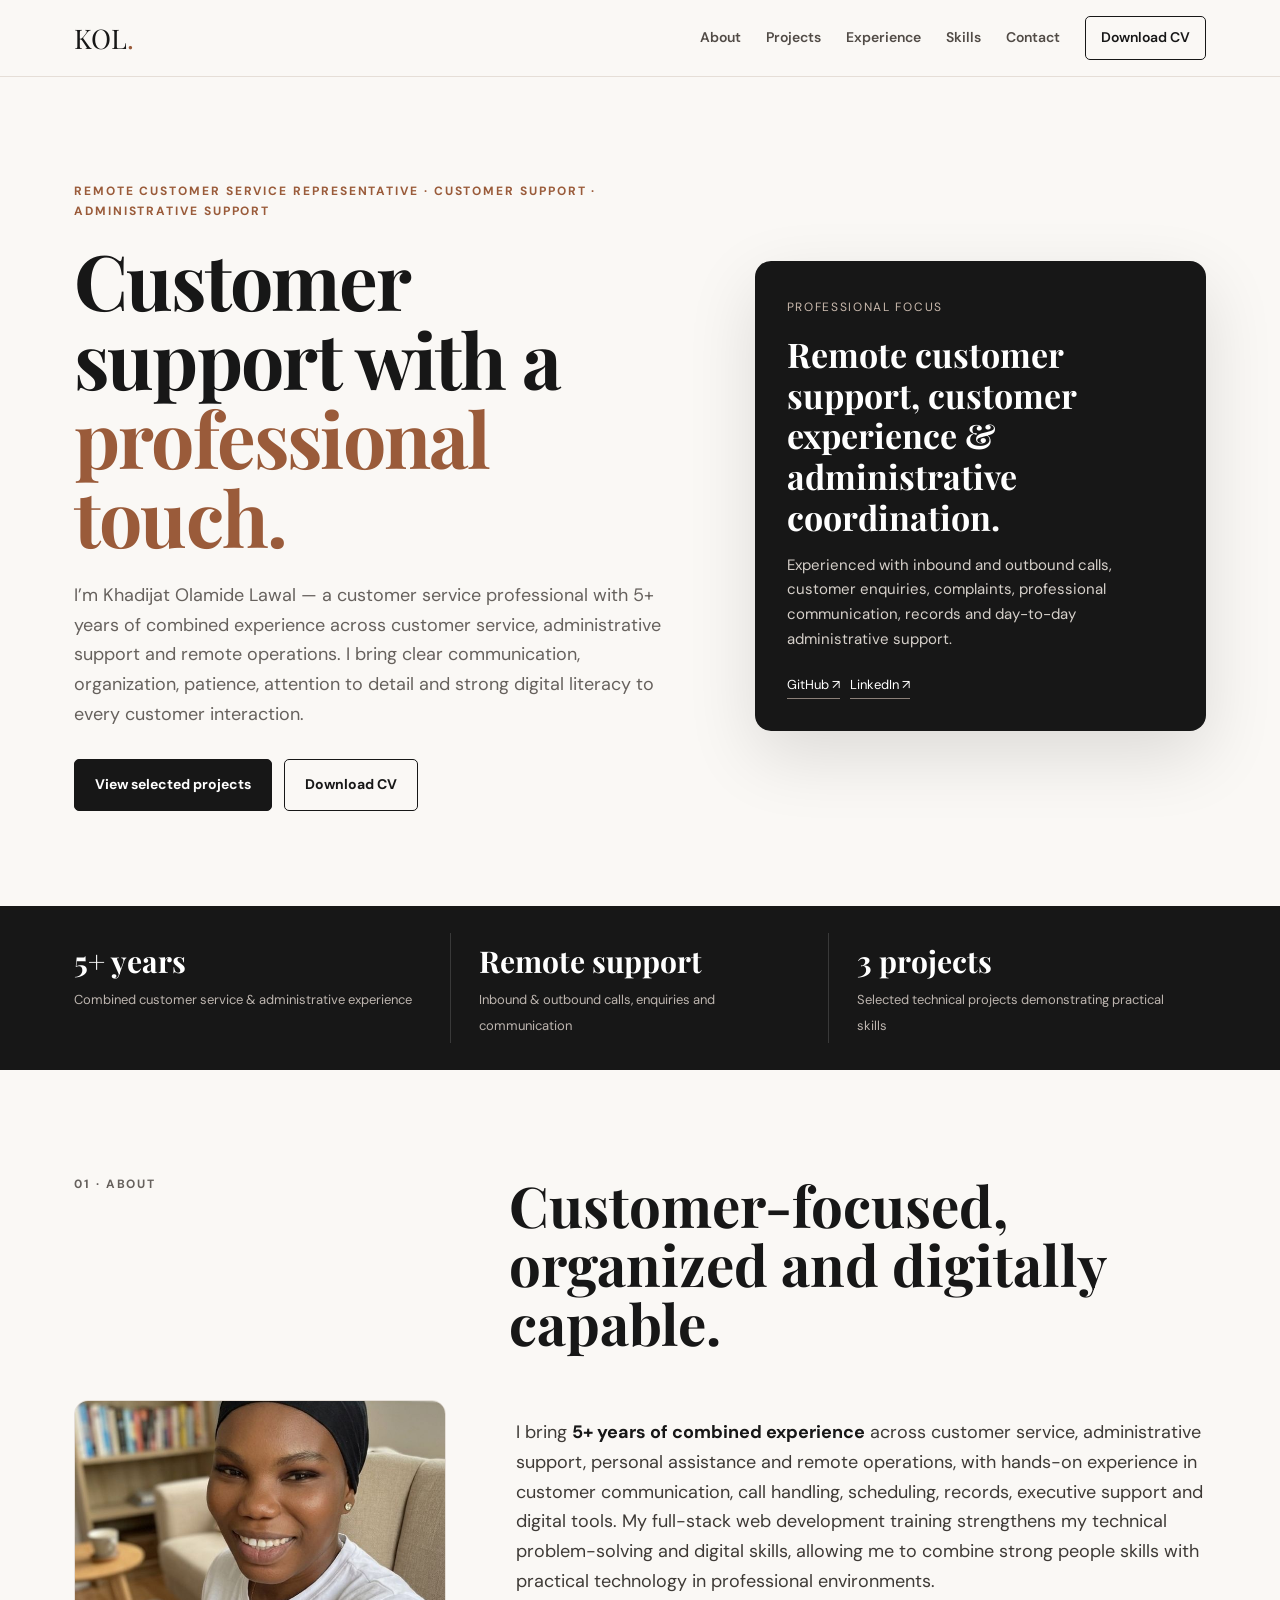
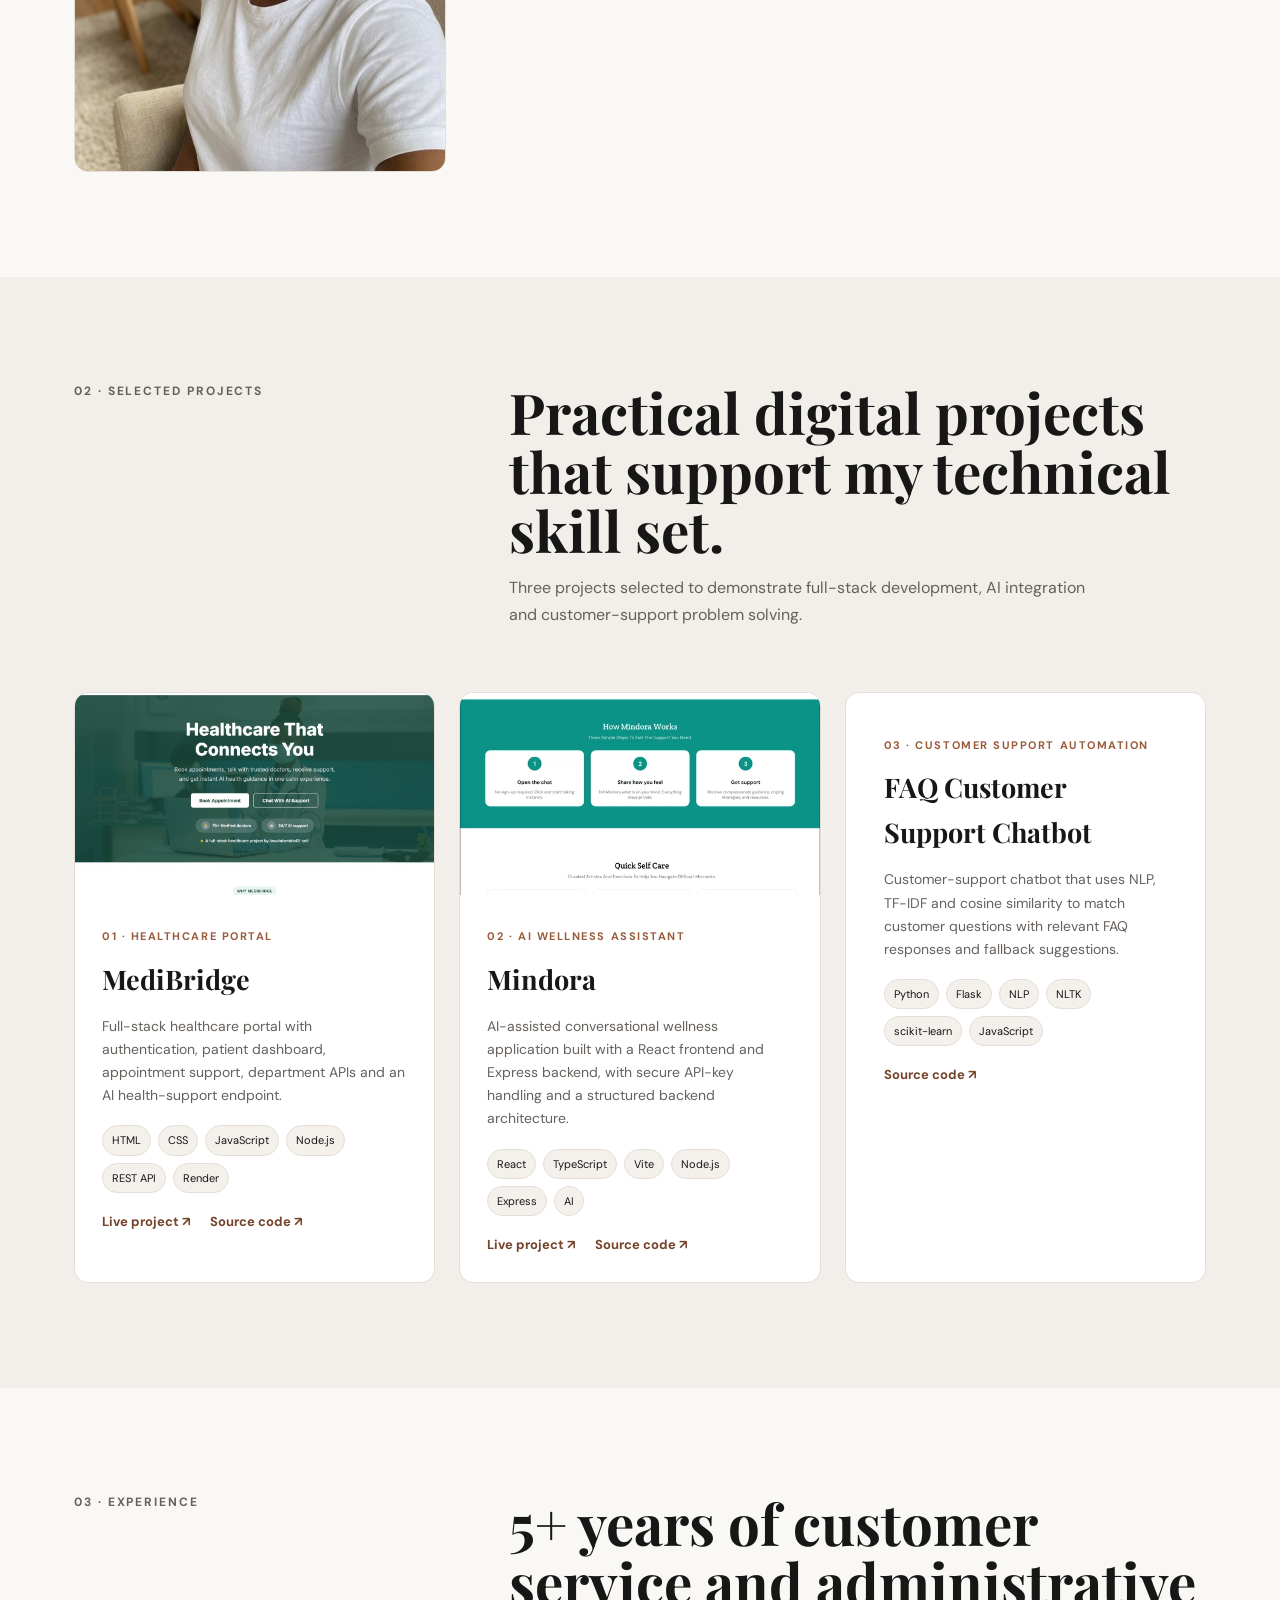
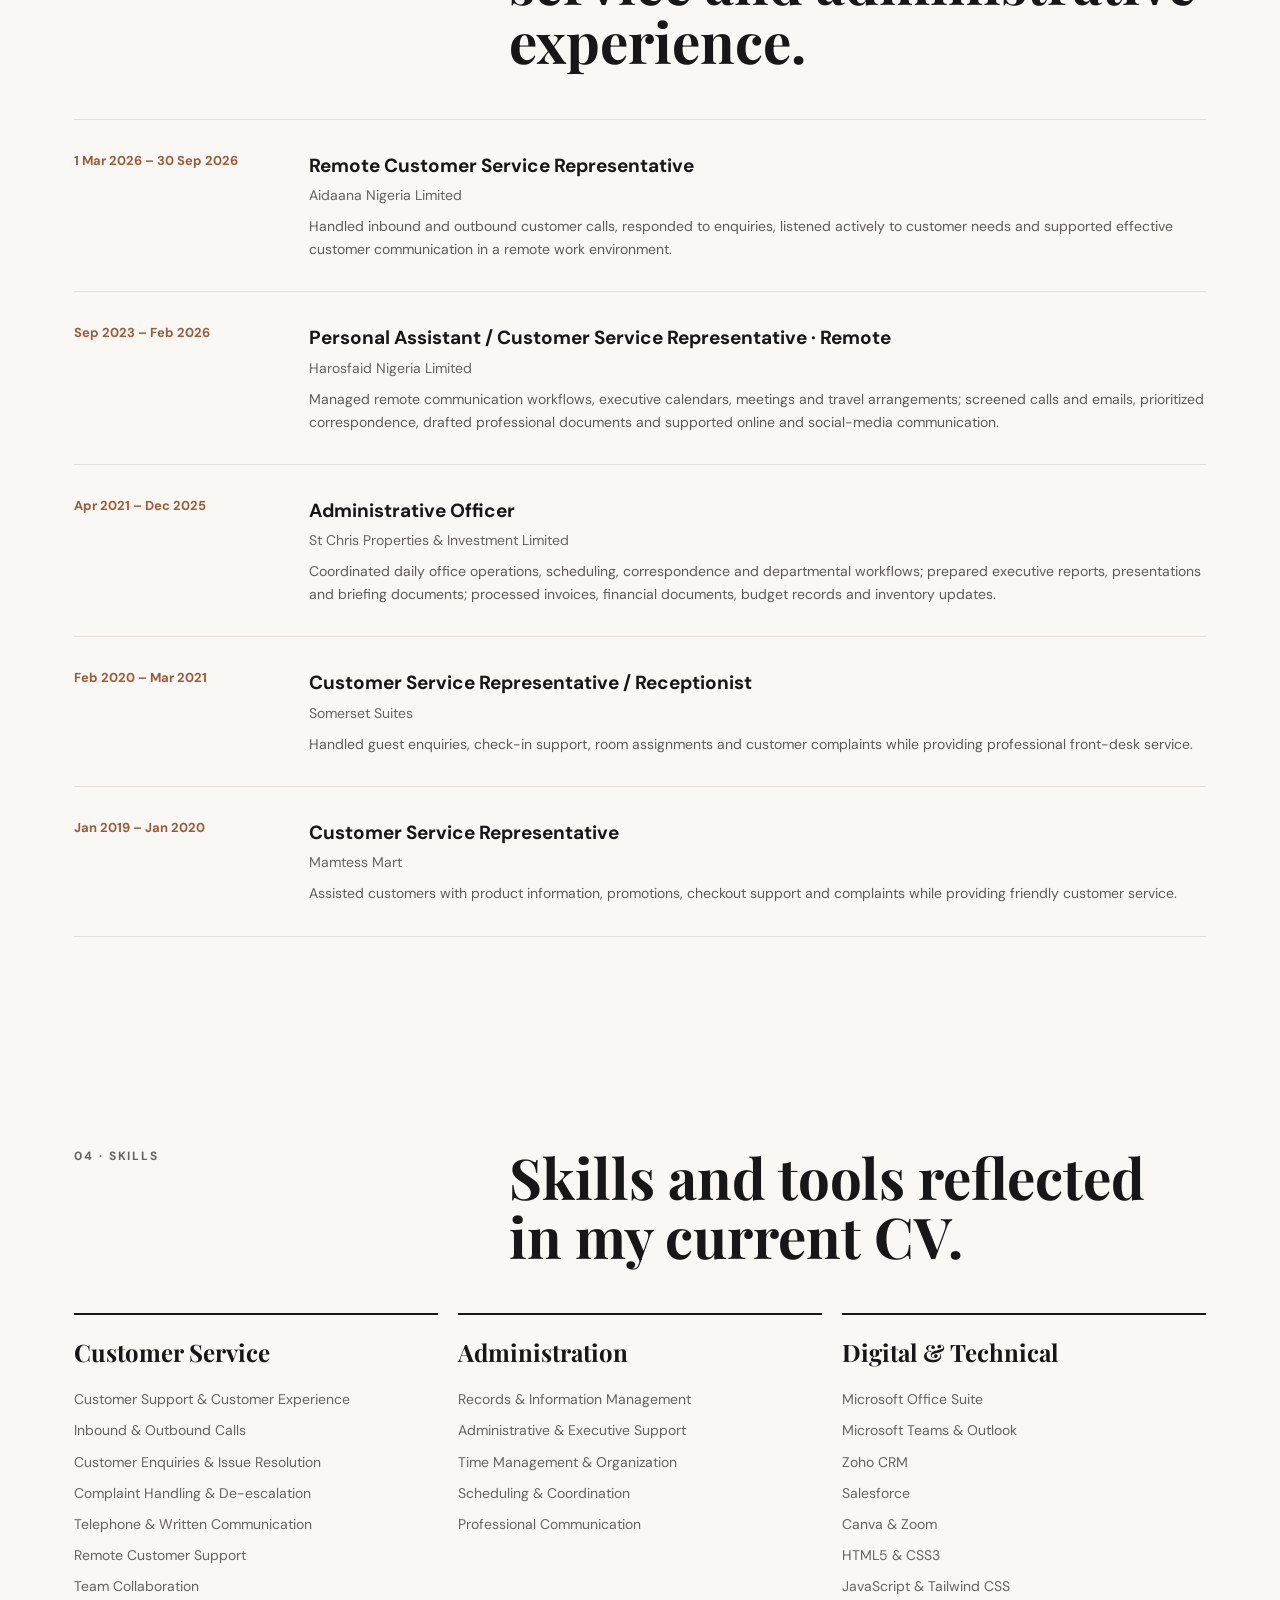
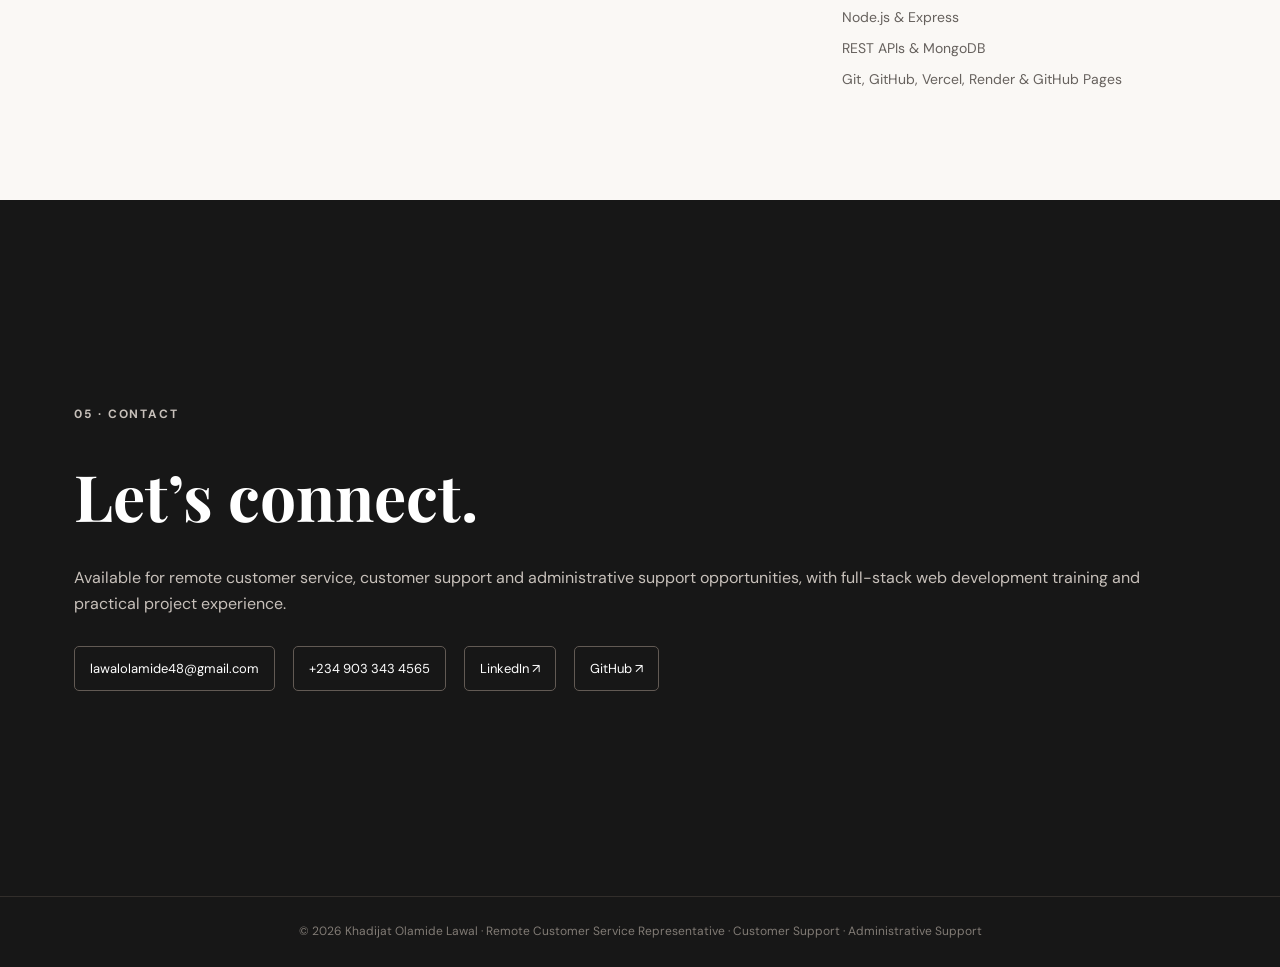
==== commit 9ca34d6b: "Update portfolio experience, About section and selected projects" ====
--- a/index.html
+++ b/index.html
@@ -12,15 +12,15 @@
 <body><a class="skip" href="#main">Skip to content</a>
 <header><nav><a class="logo" href="#top">KOL<span>.</span></a><button class="menu" aria-label="Open menu" aria-expanded="false">☰</button><div class="nav" id="nav"><a href="#about">About</a><a href="#work">Projects</a><a href="#experience">Experience</a><a href="#skills">Skills</a><a href="#contact">Contact</a><a class="cv" href="assets/Khadijat-Olamide-Lawal-CV.pdf" download>Download CV</a></div></nav></header>
 <main id="main">
-<section class="hero" id="top"><div><p class="eyebrow">Remote Customer Service Representative · Customer Support · Administrative Support</p><h1>Customer support with a <em>professional touch.</em></h1><p>I’m Khadijat Olamide Lawal — a customer service professional with 7+ years of combined experience in customer-facing and administrative roles, including remote customer support. I bring clear communication, patience, organization, attention to detail and strong digital literacy to every customer interaction.</p><div class="actions"><a class="btn primary" href="#work">View selected projects</a><a class="btn secondary" href="assets/Khadijat-Olamide-Lawal-CV.pdf" download>Download CV</a></div></div><aside class="hero-card"><span class="mini">Professional focus</span><h2>Remote customer support, customer experience & administrative coordination.</h2><p>Experienced with inbound and outbound calls, customer enquiries, complaints, professional communication, records and day-to-day administrative support.</p><div class="links"><a href="https://github.com/lawalolamide48-cell">GitHub ↗</a><a href="https://www.linkedin.com/in/khadijat-lawal-0120243a5">LinkedIn ↗</a></div></aside></section>
-<div class="stats"><div class="stats-inner"><div class="stat"><strong>7+ years</strong><span>Combined customer-facing & administrative experience</span></div><div class="stat"><strong>Remote support</strong><span>Inbound & outbound calls, enquiries and communication</span></div><div class="stat"><strong>3 projects</strong><span>Selected technical projects in the current CV</span></div></div></div>
-<section id="about"><div class="section-head"><div><p class="eyebrow">01 · About</p></div><div><h2>Customer-focused, organized and digitally capable.</h2></div></div><div class="about-grid"><div class="portrait"><img src="assets/profile.jpg" alt="Khadijat Olamide Lawal"></div><div class="about-copy"><p>I am a <strong>customer service professional with 7+ years of combined experience</strong> in customer-facing and administrative roles, including remote customer support.</p><p>My experience includes handling inbound and outbound calls, customer enquiries, complaints, front-desk support, professional communication and day-to-day administrative coordination. I am known for clear communication, patience, organization, attention to detail and a customer-focused approach.</p><p>I am comfortable working independently in remote environments and using digital communication and business tools. I am also trained in full-stack web development, bringing strong digital literacy and technical problem-solving skills to customer support roles.</p></div></div></section>
-<div class="projects" id="work"><div class="projects-inner"><div class="section-head"><div><p class="eyebrow">02 · Selected projects</p></div><div><h2>Practical digital projects that support my technical skill set.</h2><p>These are the three projects listed in my current CV.</p></div></div><div class="project-grid">
-<article class="project"><a class="project-image" href="https://medibridge-fullstack.onrender.com/"><img src="assets/medibridge-preview.png" alt="MediBridge healthcare portal"></a><div class="project-body"><span class="project-number">01 · Healthcare portal</span><h3>MediBridge</h3><p>Healthcare portal with appointment booking, patient login, department APIs and AI health support.</p><div class="tags"><span>HTML</span><span>CSS</span><span>JavaScript</span><span>Node.js</span><span>REST API</span><span>Render</span></div><div class="project-links"><a href="https://medibridge-fullstack.onrender.com/">Live project ↗</a><a href="https://github.com/lawalolamide48-cell/Medibridge-">Source code ↗</a></div></div></article>
-<article class="project"><a class="project-image" href="https://mindora-ai-chi.vercel.app/"><img src="assets/mindora-project.webp" alt="Mindora AI wellness assistant"></a><div class="project-body"><span class="project-number">02 · AI wellness assistant</span><h3>Mindora</h3><p>AI wellness assistant designed for reflection, questions and supportive conversational guidance.</p><div class="tags"><span>HTML</span><span>CSS</span><span>JavaScript</span><span>AI</span><span>API</span><span>Vercel</span></div><div class="project-links"><a href="https://mindora-ai-chi.vercel.app/">Live project ↗</a><a href="https://github.com/lawalolamide48-cell/Mindora">Source code ↗</a></div></div></article>
-<article class="project"><div class="project-body" style="padding:38px"><span class="project-number">03 · Professional portfolio</span><h3>Personal Portfolio</h3><p>Responsive portfolio showcasing professional experience, projects, CV access and contact information.</p><div class="tags"><span>HTML</span><span>CSS</span><span>JavaScript</span><span>GitHub Pages</span></div><div class="project-links"><a href="https://lawalolamide48-cell.github.io/Khadijat-Portfolio/">Live site ↗</a><a href="https://github.com/lawalolamide48-cell/Khadijat-Portfolio">Source code ↗</a></div></div></article>
+<section class="hero" id="top"><div><p class="eyebrow">Remote Customer Service Representative · Customer Support · Administrative Support</p><h1>Customer support with a <em>professional touch.</em></h1><p>I’m Khadijat Olamide Lawal — a customer service professional with 5+ years of combined experience across customer service, administrative support and remote operations. I bring clear communication, organization, patience, attention to detail and strong digital literacy to every customer interaction.</p><div class="actions"><a class="btn primary" href="#work">View selected projects</a><a class="btn secondary" href="assets/Khadijat-Olamide-Lawal-CV.pdf" download>Download CV</a></div></div><aside class="hero-card"><span class="mini">Professional focus</span><h2>Remote customer support, customer experience & administrative coordination.</h2><p>Experienced with inbound and outbound calls, customer enquiries, complaints, professional communication, records and day-to-day administrative support.</p><div class="links"><a href="https://github.com/lawalolamide48-cell">GitHub ↗</a><a href="https://www.linkedin.com/in/khadijat-lawal-0120243a5">LinkedIn ↗</a></div></aside></section>
+<div class="stats"><div class="stats-inner"><div class="stat"><strong>5+ years</strong><span>Combined customer service & administrative experience</span></div><div class="stat"><strong>Remote support</strong><span>Inbound & outbound calls, enquiries and communication</span></div><div class="stat"><strong>3 projects</strong><span>Selected technical projects demonstrating practical skills</span></div></div></div>
+<section id="about"><div class="section-head"><div><p class="eyebrow">01 · About</p></div><div><h2>Customer-focused, organized and digitally capable.</h2></div></div><div class="about-grid"><div class="portrait"><img src="assets/profile.jpg" alt="Khadijat Olamide Lawal"></div><div class="about-copy"><p>I bring <strong>5+ years of combined experience</strong> across customer service, administrative support, personal assistance and remote operations, with hands-on experience in customer communication, call handling, scheduling, records, executive support and digital tools. My full-stack web development training strengthens my technical problem-solving and digital skills, allowing me to combine strong people skills with practical technology in professional environments.</p></div></div></section>
+<div class="projects" id="work"><div class="projects-inner"><div class="section-head"><div><p class="eyebrow">02 · Selected projects</p></div><div><h2>Practical digital projects that support my technical skill set.</h2><p>Three projects selected to demonstrate full-stack development, AI integration and customer-support problem solving.</p></div></div><div class="project-grid">
+<article class="project"><a class="project-image" href="https://medibridge-fullstack.onrender.com/"><img src="assets/medibridge-preview.png" alt="MediBridge healthcare portal"></a><div class="project-body"><span class="project-number">01 · Healthcare portal</span><h3>MediBridge</h3><p>Full-stack healthcare portal with authentication, patient dashboard, appointment support, department APIs and an AI health-support endpoint.</p><div class="tags"><span>HTML</span><span>CSS</span><span>JavaScript</span><span>Node.js</span><span>REST API</span><span>Render</span></div><div class="project-links"><a href="https://medibridge-fullstack.onrender.com/">Live project ↗</a><a href="https://github.com/lawalolamide48-cell/Medibridge-">Source code ↗</a></div></div></article>
+<article class="project"><a class="project-image" href="https://mindora-ai-chi.vercel.app/"><img src="assets/mindora-project.webp" alt="Mindora AI wellness assistant"></a><div class="project-body"><span class="project-number">02 · AI wellness assistant</span><h3>Mindora</h3><p>AI-assisted conversational wellness application built with a React frontend and Express backend, with secure API-key handling and a structured backend architecture.</p><div class="tags"><span>React</span><span>TypeScript</span><span>Vite</span><span>Node.js</span><span>Express</span><span>AI</span></div><div class="project-links"><a href="https://mindora-ai-chi.vercel.app/">Live project ↗</a><a href="https://github.com/lawalolamide48-cell/Mindora">Source code ↗</a></div></div></article>
+<article class="project"><div class="project-body" style="padding:38px"><span class="project-number">03 · Customer support automation</span><h3>FAQ Customer Support Chatbot</h3><p>Customer-support chatbot that uses NLP, TF-IDF and cosine similarity to match customer questions with relevant FAQ responses and fallback suggestions.</p><div class="tags"><span>Python</span><span>Flask</span><span>NLP</span><span>NLTK</span><span>scikit-learn</span><span>JavaScript</span></div><div class="project-links"><a href="https://github.com/lawalolamide48-cell/codealpha-faq-chatbot">Source code ↗</a></div></div></article>
 </div></div></div>
-<section id="experience"><div class="section-head"><div><p class="eyebrow">03 · Experience</p></div><div><h2>7+ years of customer service and administrative experience.</h2></div></div><div class="timeline">
+<section id="experience"><div class="section-head"><div><p class="eyebrow">03 · Experience</p></div><div><h2>5+ years of customer service and administrative experience.</h2></div></div><div class="timeline">
 <article class="role"><div class="date">1 Mar 2026 – 30 Sep 2026</div><div><h3>Remote Customer Service Representative</h3><p class="company">Aidaana Nigeria Limited</p><p>Handled inbound and outbound customer calls, responded to enquiries, listened actively to customer needs and supported effective customer communication in a remote work environment.</p></div></article>
 <article class="role"><div class="date">Sep 2023 – Feb 2026</div><div><h3>Personal Assistant / Customer Service Representative · Remote</h3><p class="company">Harosfaid Nigeria Limited</p><p>Managed remote communication workflows, executive calendars, meetings and travel arrangements; screened calls and emails, prioritized correspondence, drafted professional documents and supported online and social-media communication.</p></div></article>
 <article class="role"><div class="date">Apr 2021 – Dec 2025</div><div><h3>Administrative Officer</h3><p class="company">St Chris Properties & Investment Limited</p><p>Coordinated daily office operations, scheduling, correspondence and departmental workflows; prepared executive reports, presentations and briefing documents; processed invoices, financial documents, budget records and inventory updates.</p></div></article>
@@ -32,4 +32,4 @@
 <section class="contact" id="contact"><div class="contact-inner"><p class="eyebrow">05 · Contact</p><h2>Let’s connect.</h2><p>Available for remote customer service, customer support and administrative support opportunities, with full-stack web development training and practical project experience.</p><div class="contact-links"><a href="mailto:lawalolamide48@gmail.com">lawalolamide48@gmail.com</a><a href="tel:+2349033434565">+234 903 343 4565</a><a href="https://www.linkedin.com/in/khadijat-lawal-0120243a5">LinkedIn ↗</a><a href="https://github.com/lawalolamide48-cell">GitHub ↗</a></div></div></section>
 <footer>© 2026 Khadijat Olamide Lawal · Remote Customer Service Representative · Customer Support · Administrative Support</footer>
 <script>const b=document.querySelector('.menu'),n=document.querySelector('.nav');b.addEventListener('click',()=>{const o=n.classList.toggle('open');b.setAttribute('aria-expanded',o)});document.querySelectorAll('.nav a').forEach(a=>a.addEventListener('click',()=>n.classList.remove('open')));</script>
-</body></html>+</body></html>
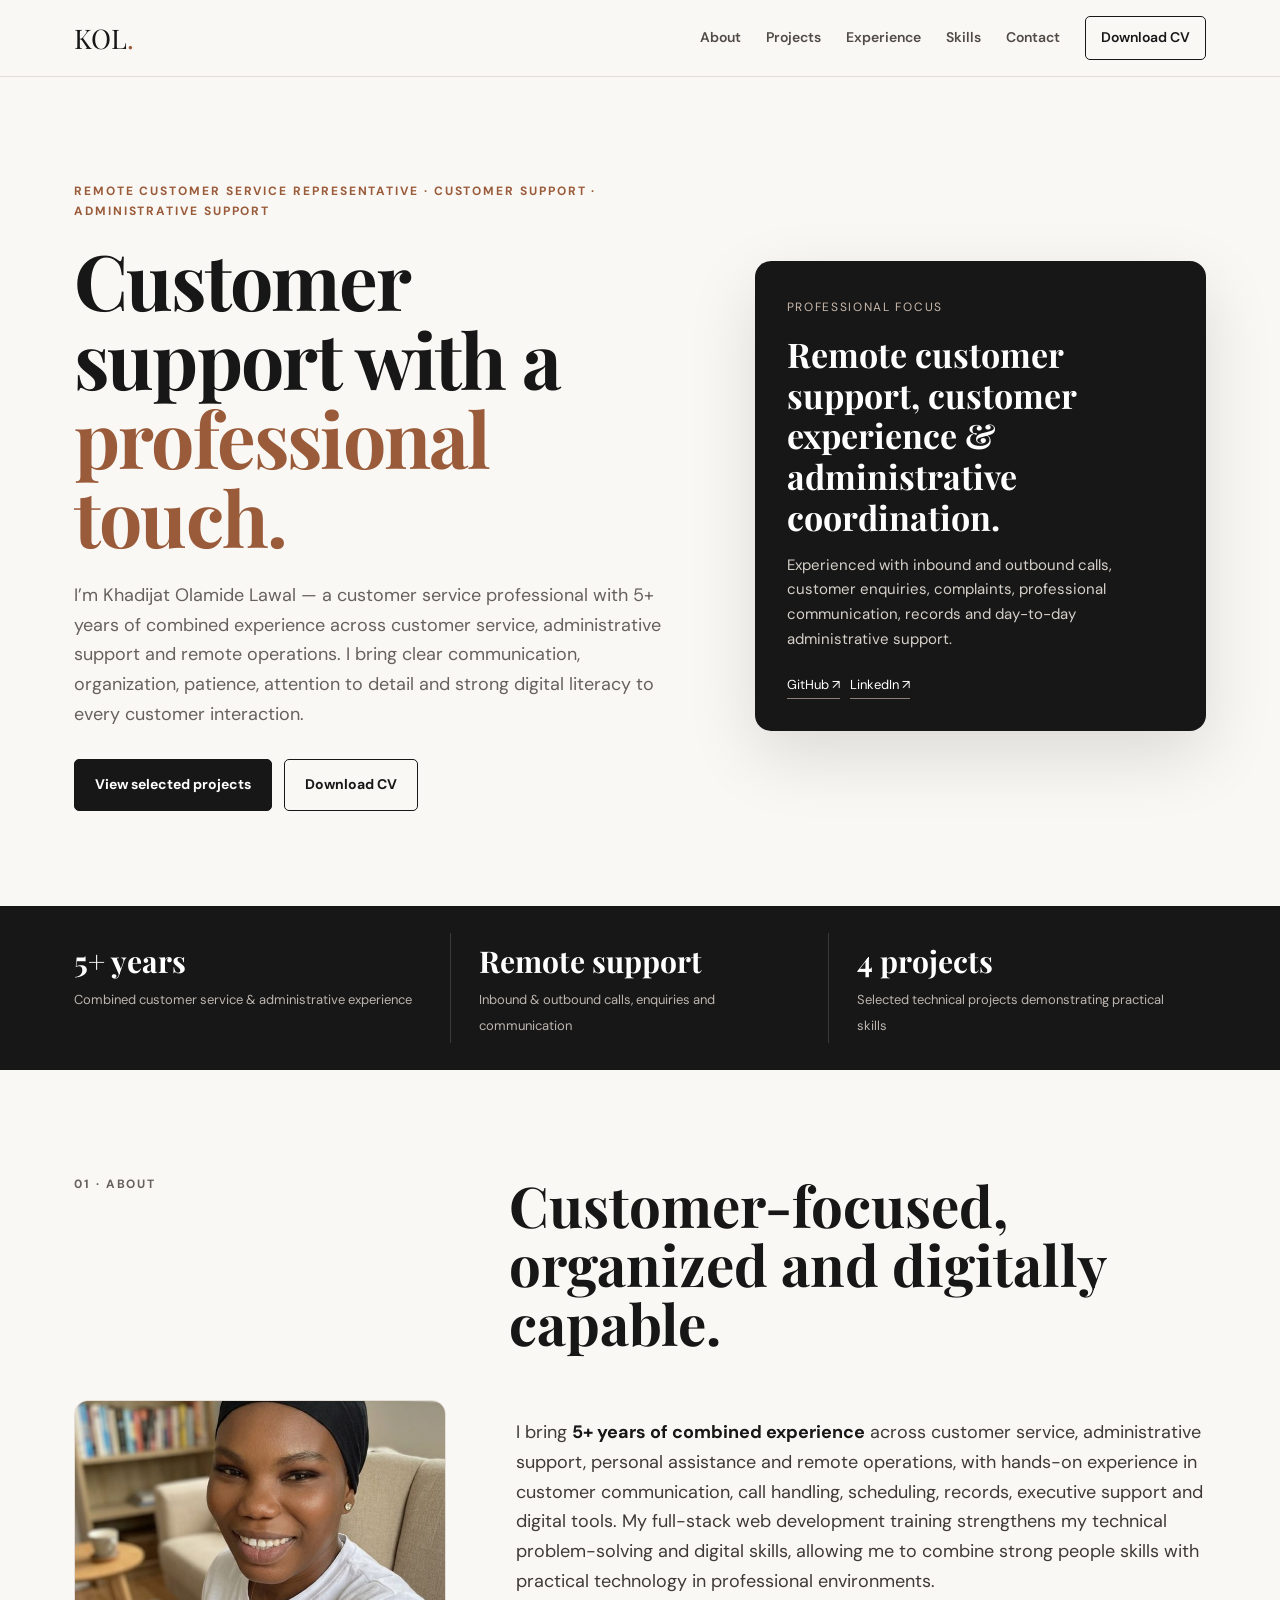
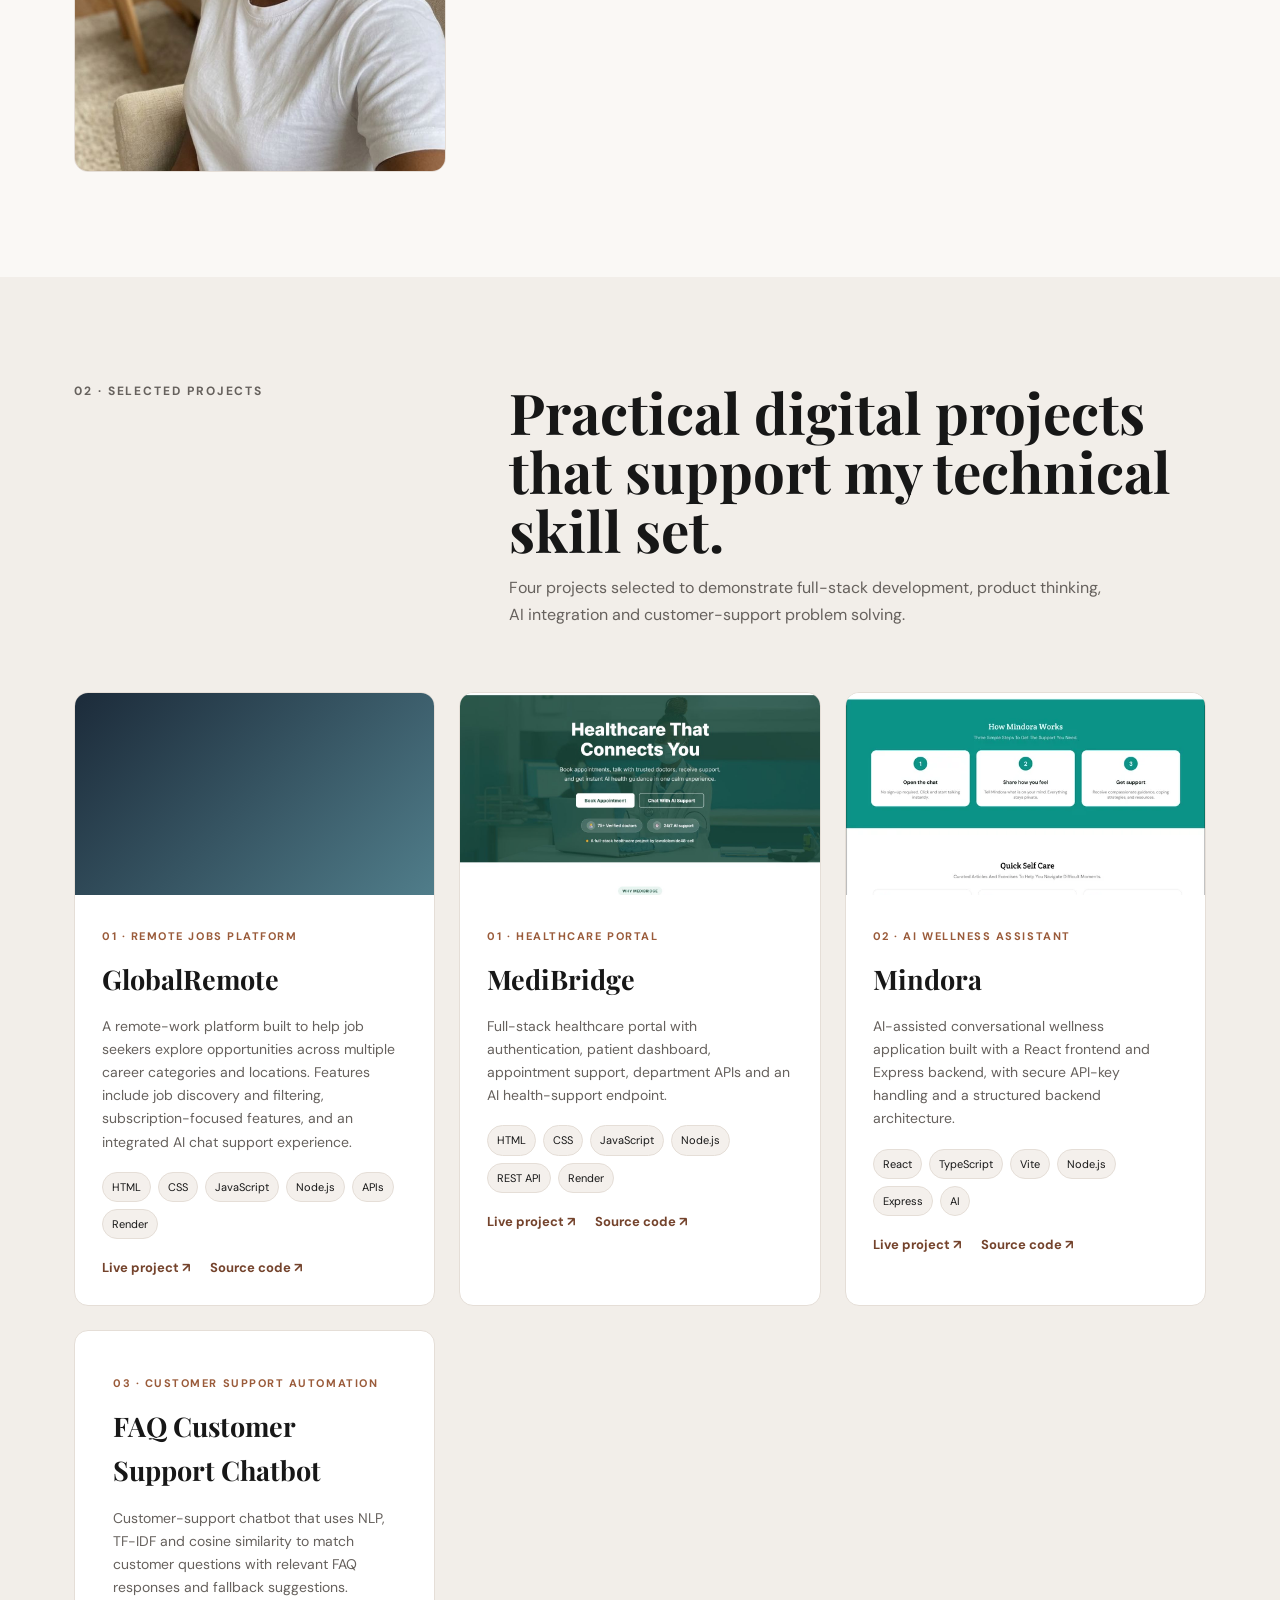
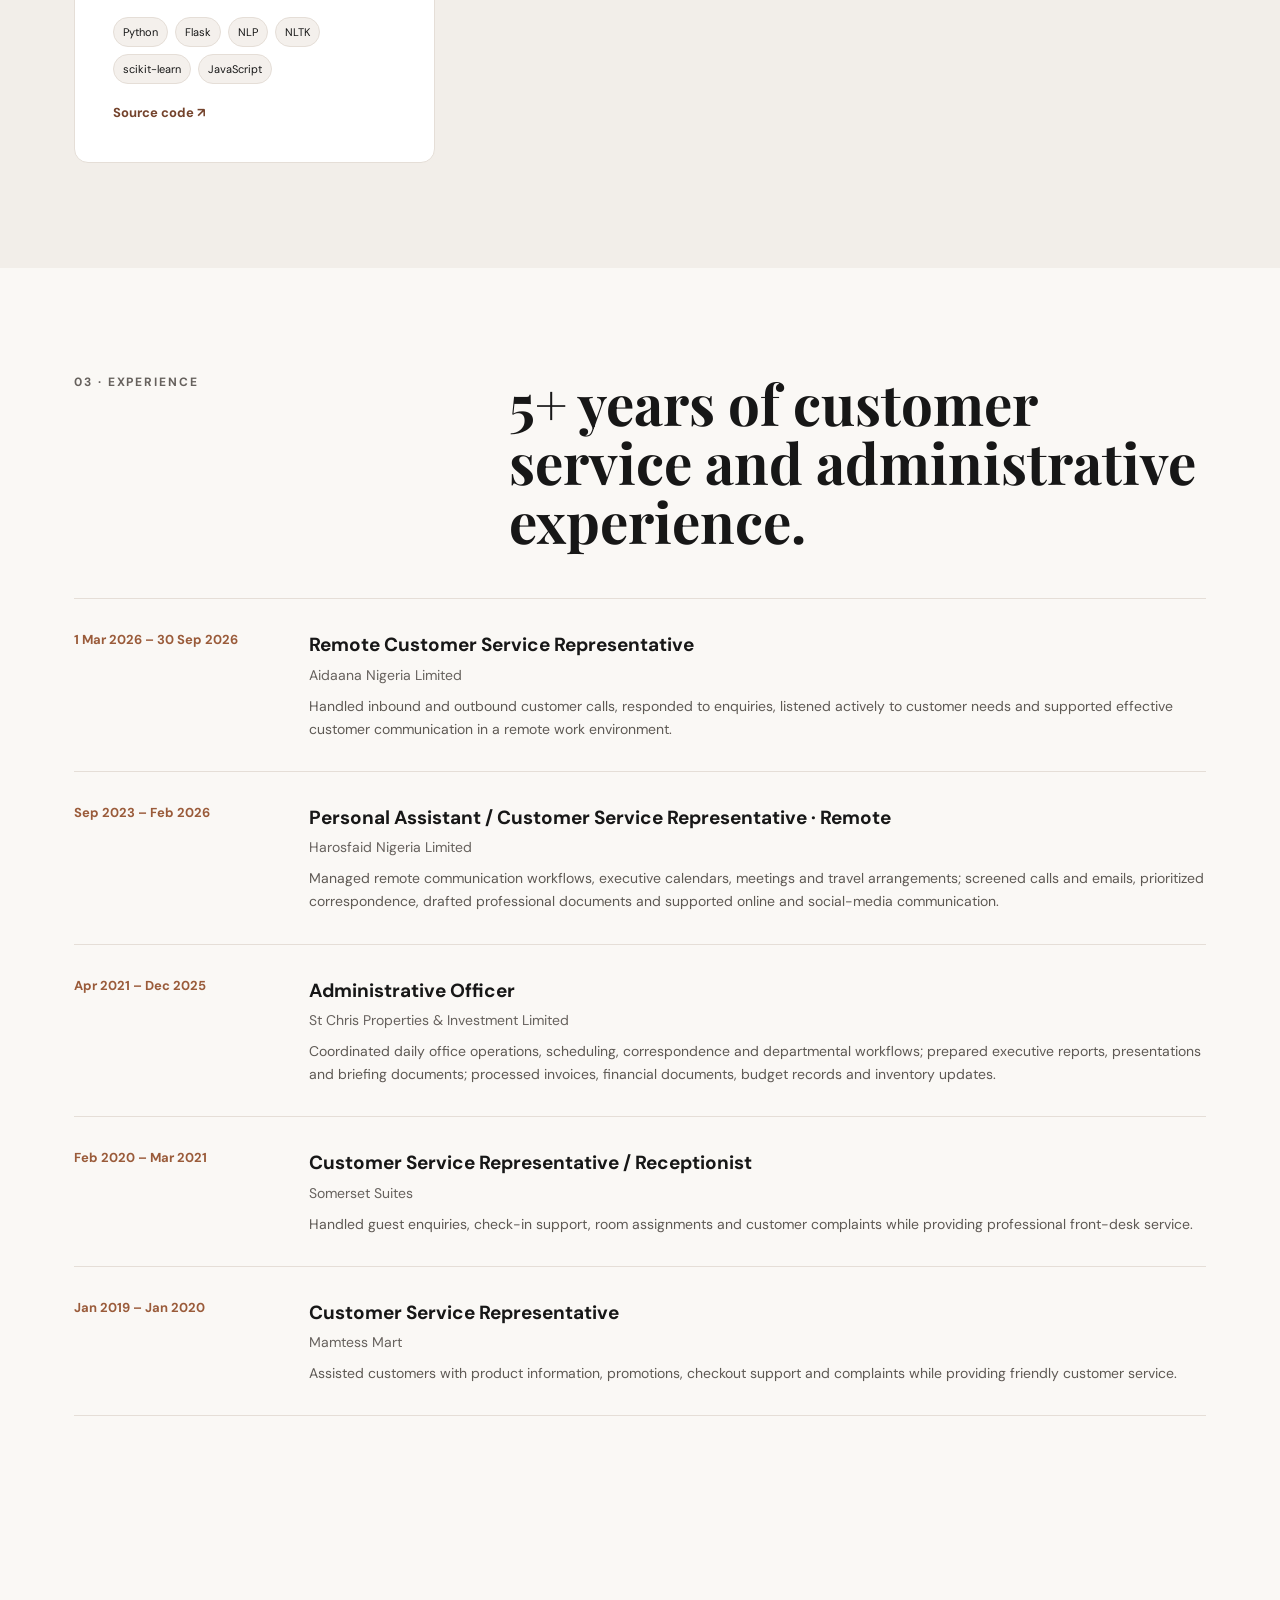
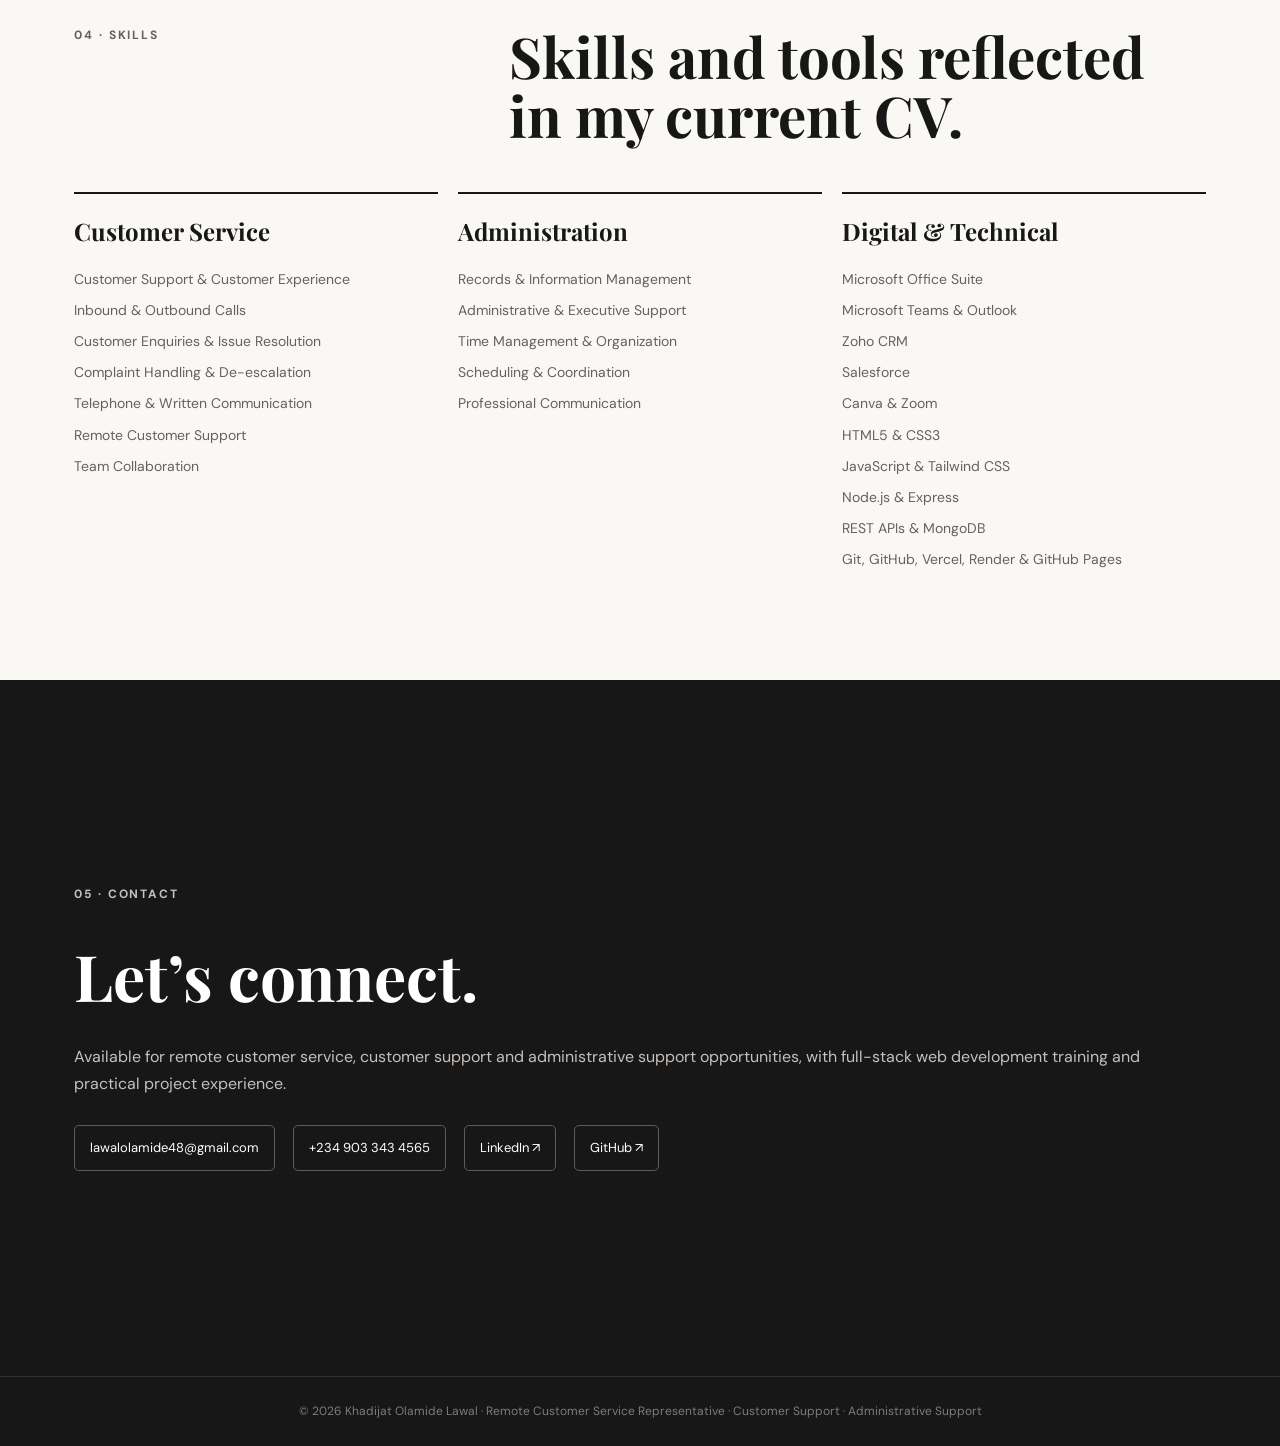
==== commit fb93cfd6: "Add GlobalRemote to featured portfolio projects" ====
--- a/index.html
+++ b/index.html
@@ -13,9 +13,10 @@
 <header><nav><a class="logo" href="#top">KOL<span>.</span></a><button class="menu" aria-label="Open menu" aria-expanded="false">☰</button><div class="nav" id="nav"><a href="#about">About</a><a href="#work">Projects</a><a href="#experience">Experience</a><a href="#skills">Skills</a><a href="#contact">Contact</a><a class="cv" href="assets/Khadijat-Olamide-Lawal-CV.pdf" download>Download CV</a></div></nav></header>
 <main id="main">
 <section class="hero" id="top"><div><p class="eyebrow">Remote Customer Service Representative · Customer Support · Administrative Support</p><h1>Customer support with a <em>professional touch.</em></h1><p>I’m Khadijat Olamide Lawal — a customer service professional with 5+ years of combined experience across customer service, administrative support and remote operations. I bring clear communication, organization, patience, attention to detail and strong digital literacy to every customer interaction.</p><div class="actions"><a class="btn primary" href="#work">View selected projects</a><a class="btn secondary" href="assets/Khadijat-Olamide-Lawal-CV.pdf" download>Download CV</a></div></div><aside class="hero-card"><span class="mini">Professional focus</span><h2>Remote customer support, customer experience & administrative coordination.</h2><p>Experienced with inbound and outbound calls, customer enquiries, complaints, professional communication, records and day-to-day administrative support.</p><div class="links"><a href="https://github.com/lawalolamide48-cell">GitHub ↗</a><a href="https://www.linkedin.com/in/khadijat-lawal-0120243a5">LinkedIn ↗</a></div></aside></section>
-<div class="stats"><div class="stats-inner"><div class="stat"><strong>5+ years</strong><span>Combined customer service & administrative experience</span></div><div class="stat"><strong>Remote support</strong><span>Inbound & outbound calls, enquiries and communication</span></div><div class="stat"><strong>3 projects</strong><span>Selected technical projects demonstrating practical skills</span></div></div></div>
+<div class="stats"><div class="stats-inner"><div class="stat"><strong>5+ years</strong><span>Combined customer service & administrative experience</span></div><div class="stat"><strong>Remote support</strong><span>Inbound & outbound calls, enquiries and communication</span></div><div class="stat"><strong>4 projects</strong><span>Selected technical projects demonstrating practical skills</span></div></div></div>
 <section id="about"><div class="section-head"><div><p class="eyebrow">01 · About</p></div><div><h2>Customer-focused, organized and digitally capable.</h2></div></div><div class="about-grid"><div class="portrait"><img src="assets/profile.jpg" alt="Khadijat Olamide Lawal"></div><div class="about-copy"><p>I bring <strong>5+ years of combined experience</strong> across customer service, administrative support, personal assistance and remote operations, with hands-on experience in customer communication, call handling, scheduling, records, executive support and digital tools. My full-stack web development training strengthens my technical problem-solving and digital skills, allowing me to combine strong people skills with practical technology in professional environments.</p></div></div></section>
-<div class="projects" id="work"><div class="projects-inner"><div class="section-head"><div><p class="eyebrow">02 · Selected projects</p></div><div><h2>Practical digital projects that support my technical skill set.</h2><p>Three projects selected to demonstrate full-stack development, AI integration and customer-support problem solving.</p></div></div><div class="project-grid">
+<div class="projects" id="work"><div class="projects-inner"><div class="section-head"><div><p class="eyebrow">02 · Selected projects</p></div><div><h2>Practical digital projects that support my technical skill set.</h2><p>Four projects selected to demonstrate full-stack development, product thinking, AI integration and customer-support problem solving.</p></div></div><div class="project-grid">
+<article class="project"><div class="project-image"><a href="https://globalremote.onrender.com/" aria-label="Open GlobalRemote live website"><img src="assets/globalremote-preview.png" alt="GlobalRemote remote jobs platform preview" onerror="this.style.display='none';this.parentElement.parentElement.style.background='linear-gradient(135deg,#1c2b3a,#507d8a)';"></a></div><div class="project-body"><span class="project-number">01 · Remote jobs platform</span><h3>GlobalRemote</h3><p>A remote-work platform built to help job seekers explore opportunities across multiple career categories and locations. Features include job discovery and filtering, subscription-focused features, and an integrated AI chat support experience.</p><div class="tags"><span>HTML</span><span>CSS</span><span>JavaScript</span><span>Node.js</span><span>APIs</span><span>Render</span></div><div class="project-links"><a href="https://globalremote.onrender.com/" target="_blank" rel="noopener noreferrer">Live project ↗</a><a href="https://github.com/lawalolamide48-cell/globalremote" target="_blank" rel="noopener noreferrer">Source code ↗</a></div></div></article>
 <article class="project"><a class="project-image" href="https://medibridge-fullstack.onrender.com/"><img src="assets/medibridge-preview.png" alt="MediBridge healthcare portal"></a><div class="project-body"><span class="project-number">01 · Healthcare portal</span><h3>MediBridge</h3><p>Full-stack healthcare portal with authentication, patient dashboard, appointment support, department APIs and an AI health-support endpoint.</p><div class="tags"><span>HTML</span><span>CSS</span><span>JavaScript</span><span>Node.js</span><span>REST API</span><span>Render</span></div><div class="project-links"><a href="https://medibridge-fullstack.onrender.com/">Live project ↗</a><a href="https://github.com/lawalolamide48-cell/Medibridge-">Source code ↗</a></div></div></article>
 <article class="project"><a class="project-image" href="https://mindora-ai-chi.vercel.app/"><img src="assets/mindora-project.webp" alt="Mindora AI wellness assistant"></a><div class="project-body"><span class="project-number">02 · AI wellness assistant</span><h3>Mindora</h3><p>AI-assisted conversational wellness application built with a React frontend and Express backend, with secure API-key handling and a structured backend architecture.</p><div class="tags"><span>React</span><span>TypeScript</span><span>Vite</span><span>Node.js</span><span>Express</span><span>AI</span></div><div class="project-links"><a href="https://mindora-ai-chi.vercel.app/">Live project ↗</a><a href="https://github.com/lawalolamide48-cell/Mindora">Source code ↗</a></div></div></article>
 <article class="project"><div class="project-body" style="padding:38px"><span class="project-number">03 · Customer support automation</span><h3>FAQ Customer Support Chatbot</h3><p>Customer-support chatbot that uses NLP, TF-IDF and cosine similarity to match customer questions with relevant FAQ responses and fallback suggestions.</p><div class="tags"><span>Python</span><span>Flask</span><span>NLP</span><span>NLTK</span><span>scikit-learn</span><span>JavaScript</span></div><div class="project-links"><a href="https://github.com/lawalolamide48-cell/codealpha-faq-chatbot">Source code ↗</a></div></div></article>
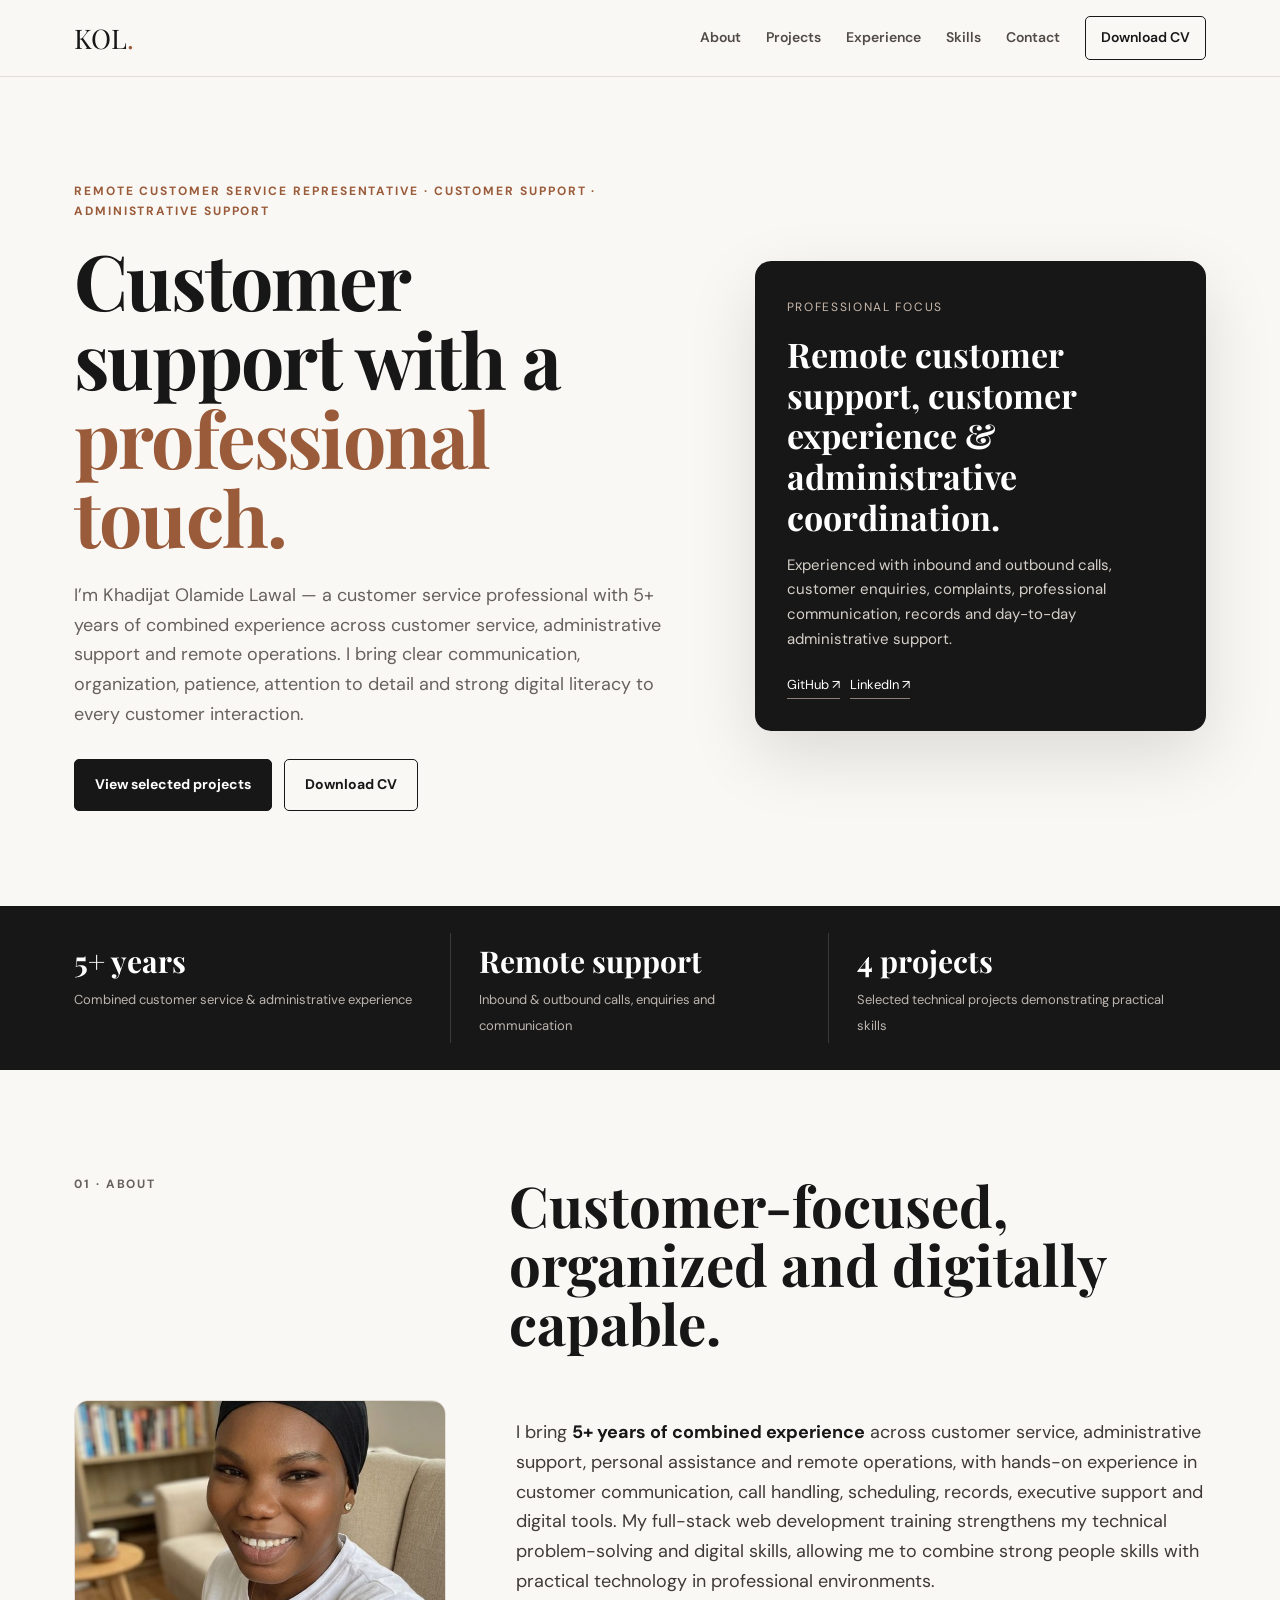
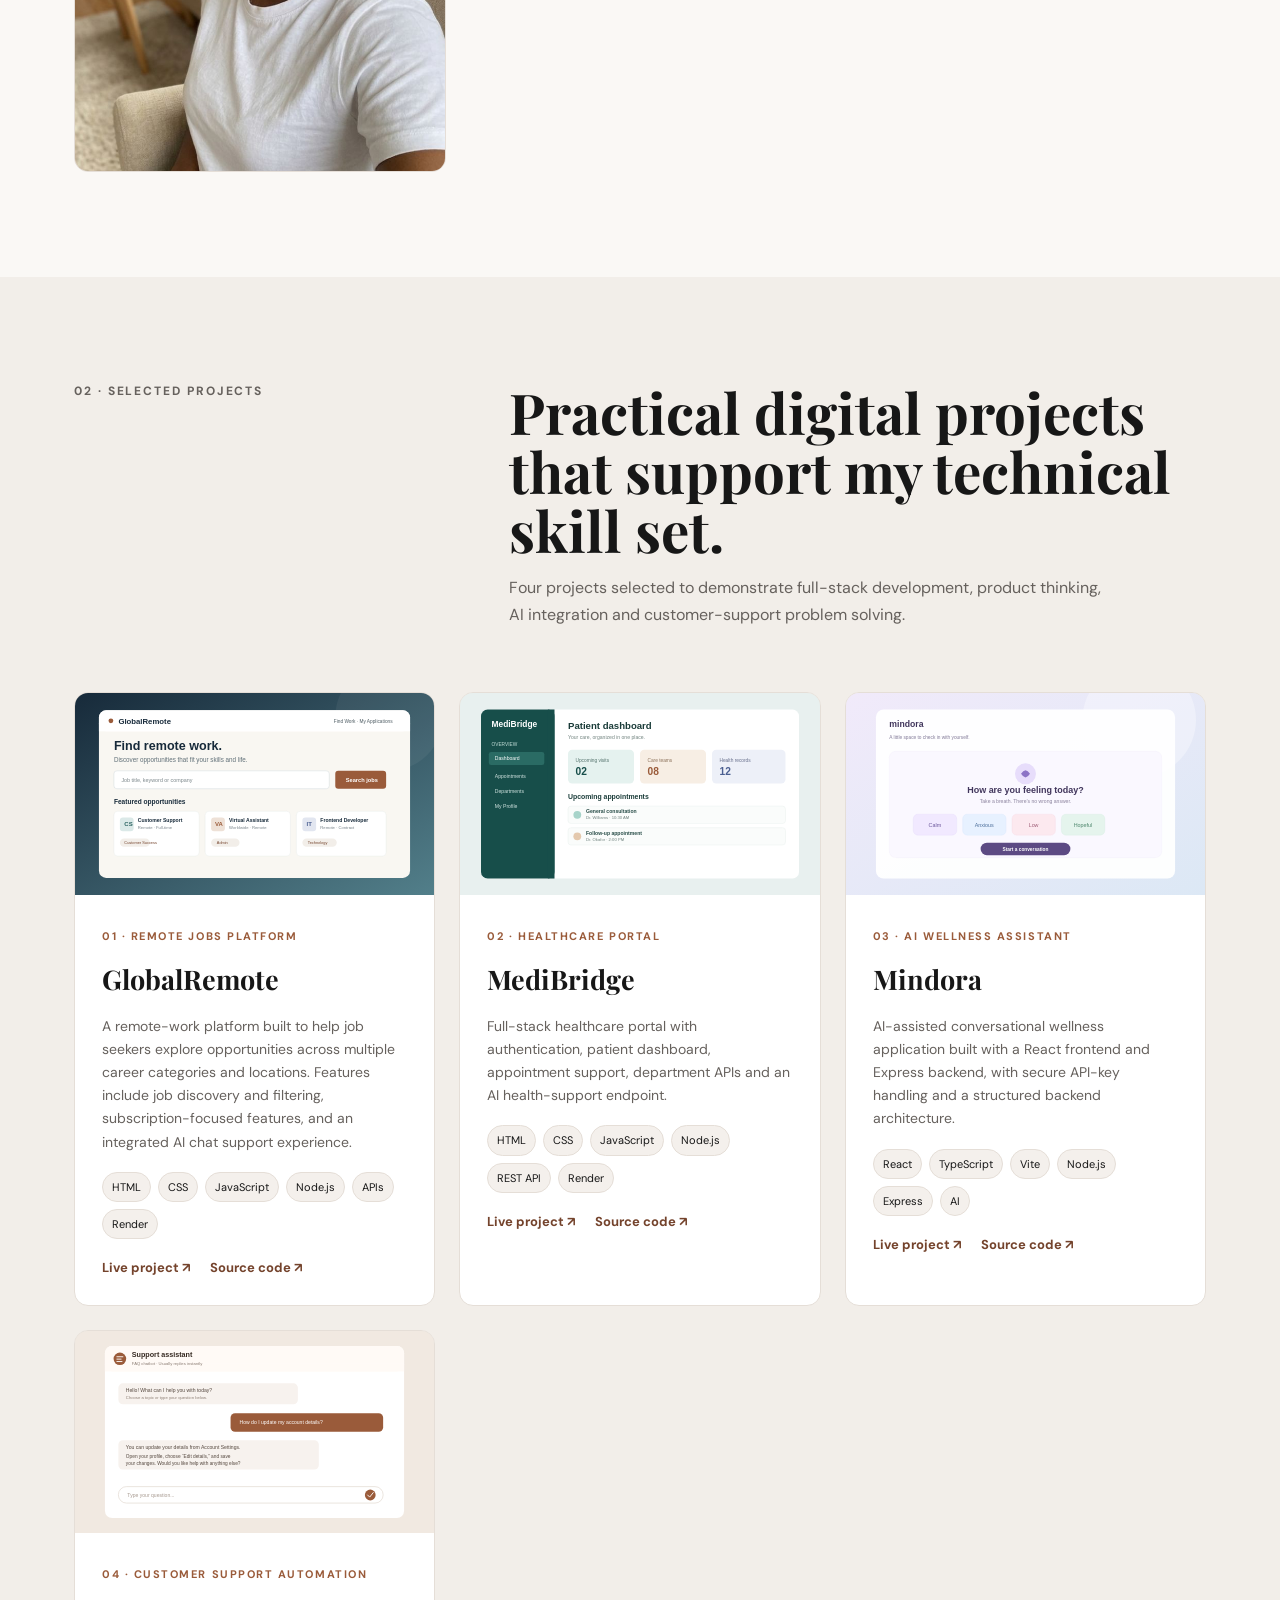
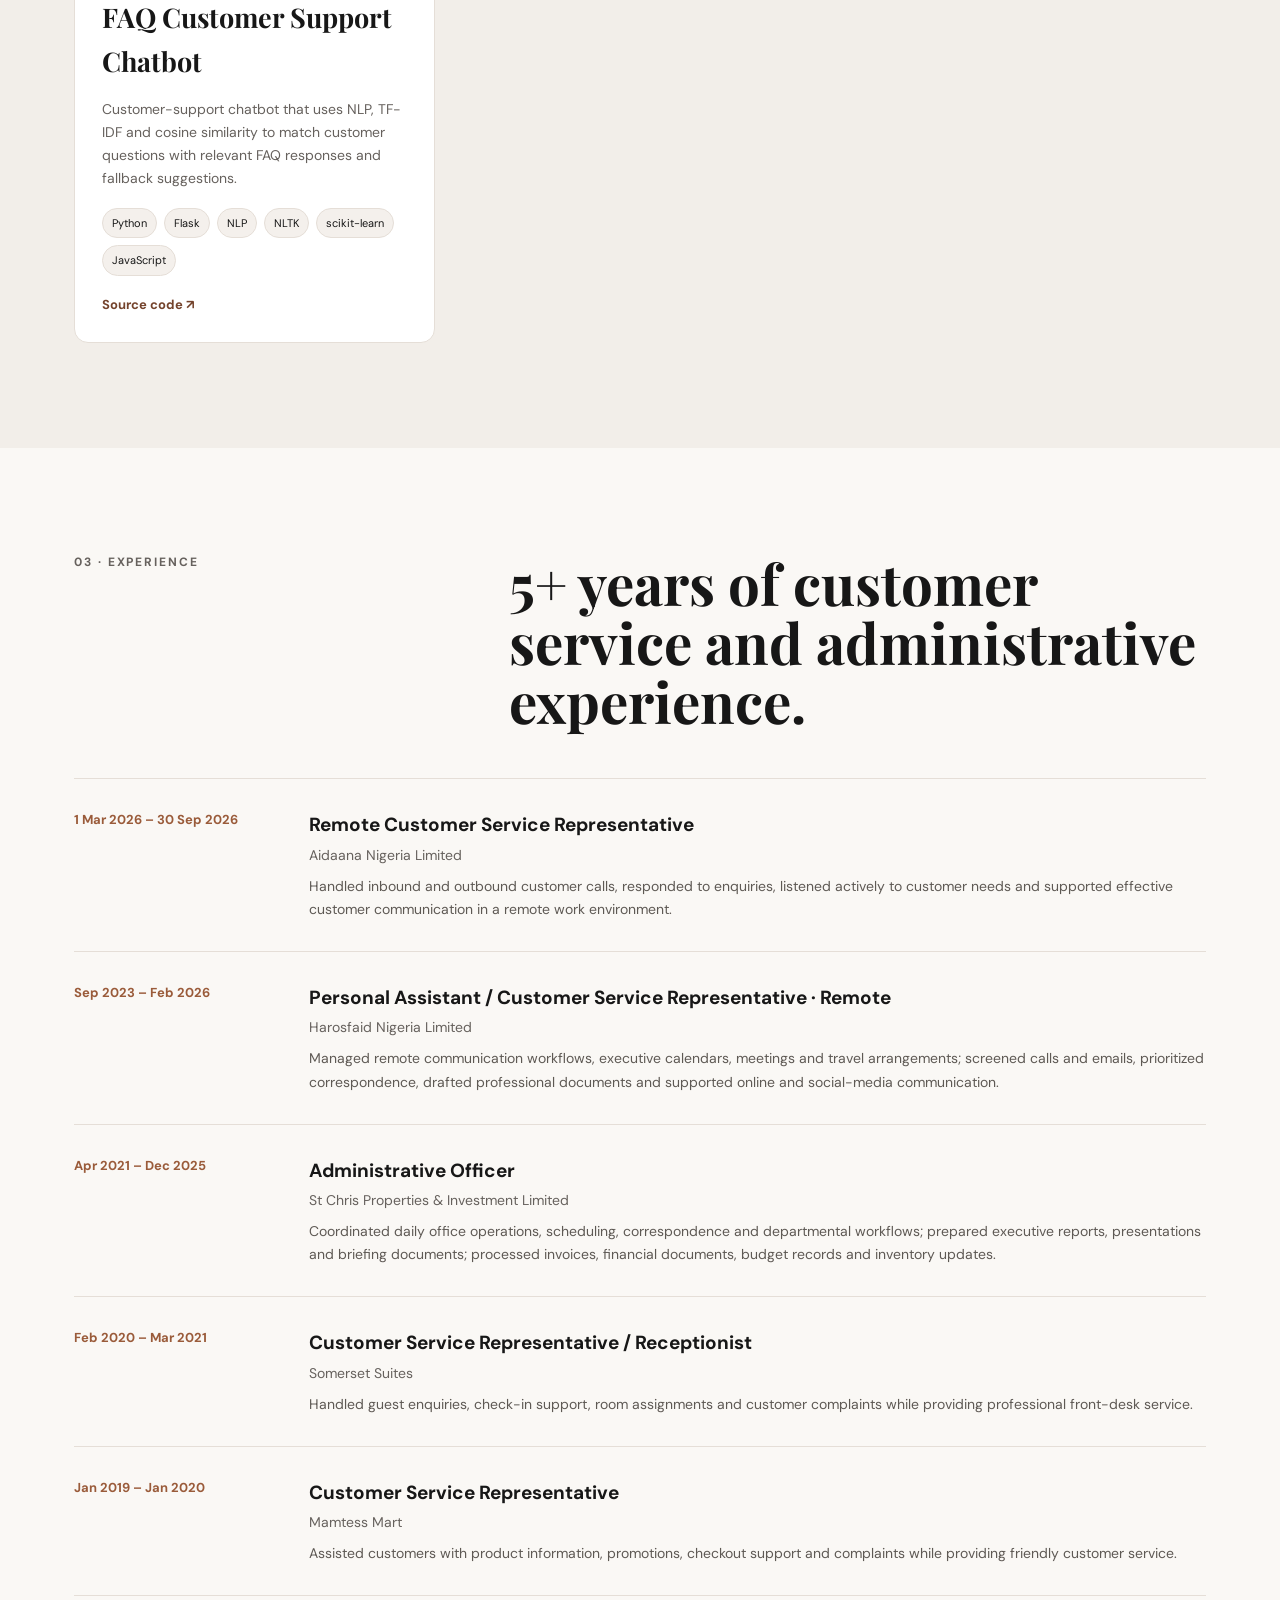
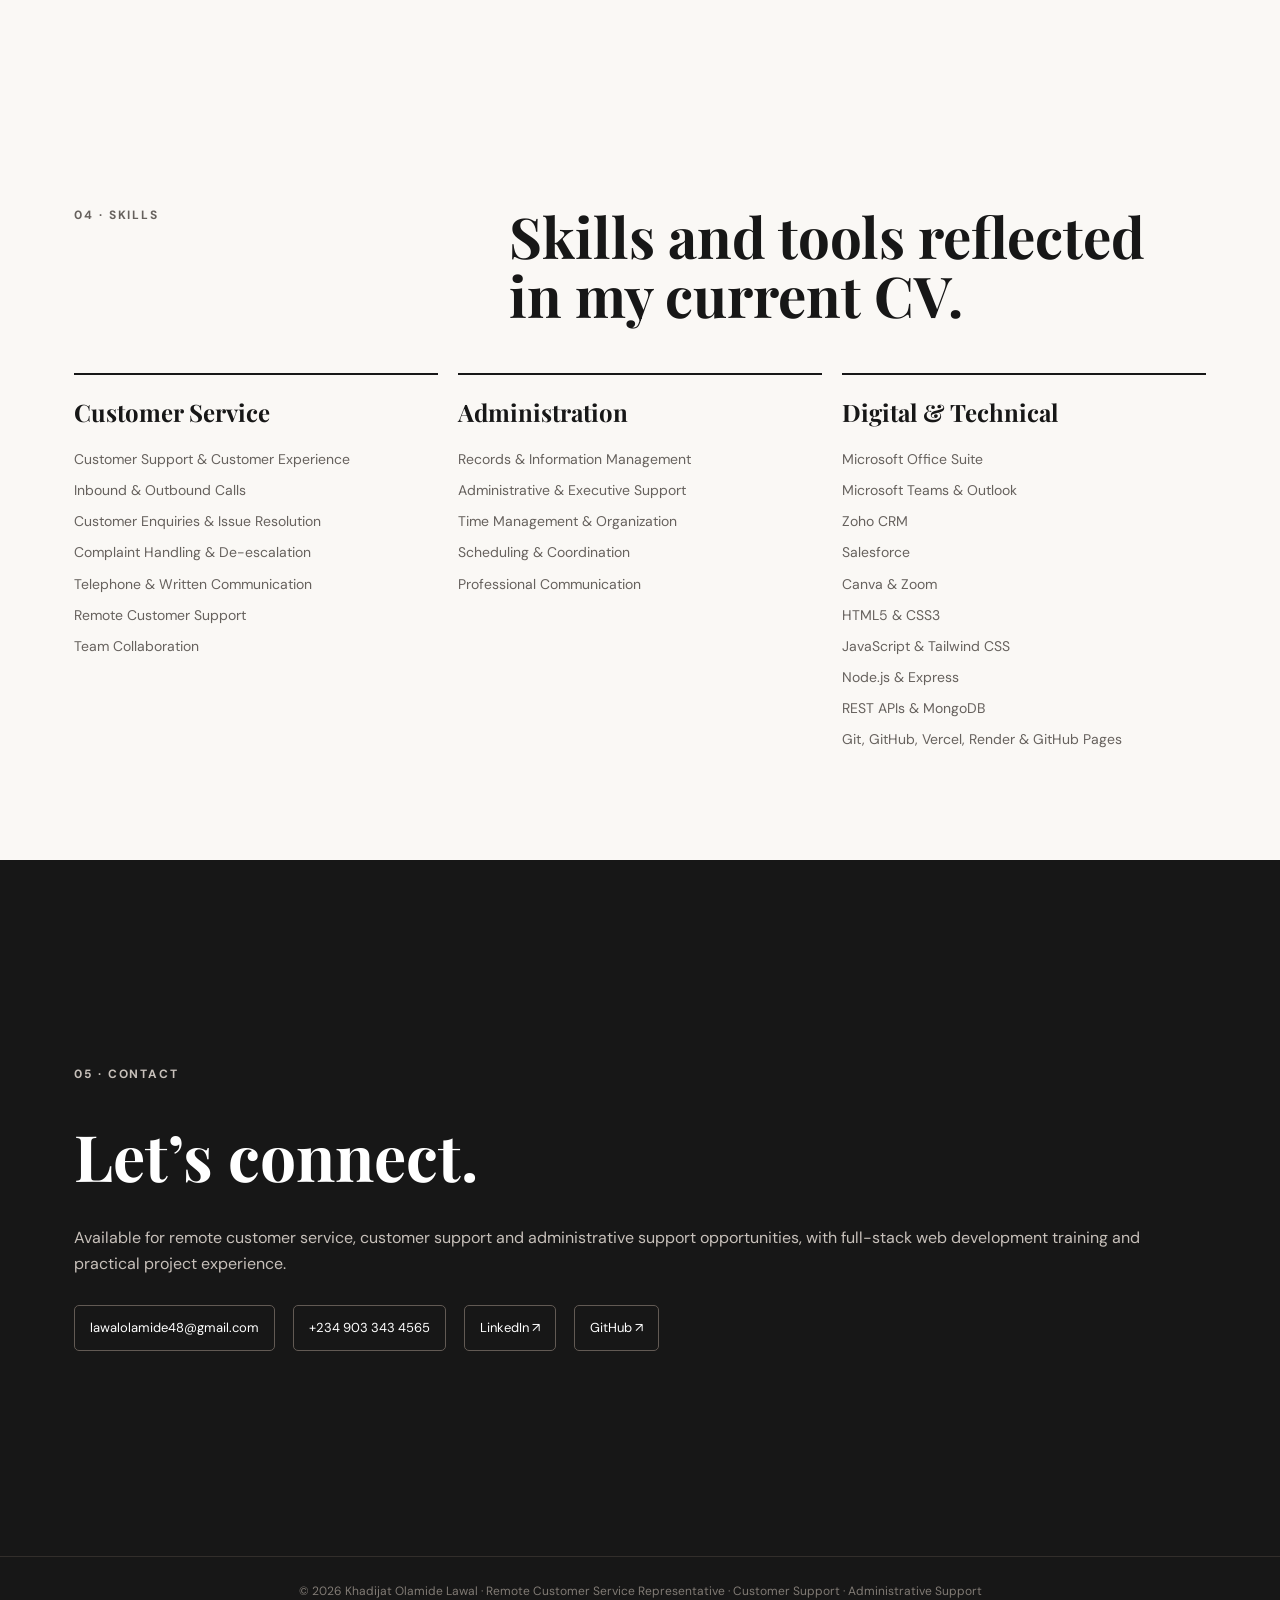
==== commit bdb09497: "Improve portfolio project previews, numbering and social metadata" ====
--- a/index.html
+++ b/index.html
@@ -2,7 +2,7 @@
 <html lang="en">
 <head>
 <meta charset="UTF-8"><meta name="viewport" content="width=device-width,initial-scale=1.0">
-<meta name="description" content="Khadijat Olamide Lawal — Remote Customer Service Representative, Customer Support and Administrative Support professional.">
+<meta name="description" content="Meet Khadijat Olamide Lawal, a remote customer support and administrative professional with full-stack web development projects. Explore GlobalRemote, MediBridge, Mindora and a customer-support chatbot."><meta name="theme-color" content="#faf8f5"><meta property="og:type" content="website"><meta property="og:title" content="Khadijat Olamide Lawal | Customer Support & Web Projects"><meta property="og:description" content="Customer support, administrative operations and practical web projects in one professional portfolio."><meta property="og:url" content="https://lawalolamide48-cell.github.io/Khadijat-Portfolio/">
 <title>Khadijat Olamide Lawal | Customer Support Portfolio</title>
 <link rel="preconnect" href="https://fonts.googleapis.com"><link rel="preconnect" href="https://fonts.gstatic.com" crossorigin>
 <link href="https://fonts.googleapis.com/css2?family=DM+Sans:wght@400;500;600;700&family=Playfair+Display:wght@600;700&display=swap" rel="stylesheet">
@@ -16,10 +16,10 @@
 <div class="stats"><div class="stats-inner"><div class="stat"><strong>5+ years</strong><span>Combined customer service & administrative experience</span></div><div class="stat"><strong>Remote support</strong><span>Inbound & outbound calls, enquiries and communication</span></div><div class="stat"><strong>4 projects</strong><span>Selected technical projects demonstrating practical skills</span></div></div></div>
 <section id="about"><div class="section-head"><div><p class="eyebrow">01 · About</p></div><div><h2>Customer-focused, organized and digitally capable.</h2></div></div><div class="about-grid"><div class="portrait"><img src="assets/profile.jpg" alt="Khadijat Olamide Lawal"></div><div class="about-copy"><p>I bring <strong>5+ years of combined experience</strong> across customer service, administrative support, personal assistance and remote operations, with hands-on experience in customer communication, call handling, scheduling, records, executive support and digital tools. My full-stack web development training strengthens my technical problem-solving and digital skills, allowing me to combine strong people skills with practical technology in professional environments.</p></div></div></section>
 <div class="projects" id="work"><div class="projects-inner"><div class="section-head"><div><p class="eyebrow">02 · Selected projects</p></div><div><h2>Practical digital projects that support my technical skill set.</h2><p>Four projects selected to demonstrate full-stack development, product thinking, AI integration and customer-support problem solving.</p></div></div><div class="project-grid">
-<article class="project"><div class="project-image"><a href="https://globalremote.onrender.com/" aria-label="Open GlobalRemote live website"><img src="assets/globalremote-preview.png" alt="GlobalRemote remote jobs platform preview" onerror="this.style.display='none';this.parentElement.parentElement.style.background='linear-gradient(135deg,#1c2b3a,#507d8a)';"></a></div><div class="project-body"><span class="project-number">01 · Remote jobs platform</span><h3>GlobalRemote</h3><p>A remote-work platform built to help job seekers explore opportunities across multiple career categories and locations. Features include job discovery and filtering, subscription-focused features, and an integrated AI chat support experience.</p><div class="tags"><span>HTML</span><span>CSS</span><span>JavaScript</span><span>Node.js</span><span>APIs</span><span>Render</span></div><div class="project-links"><a href="https://globalremote.onrender.com/" target="_blank" rel="noopener noreferrer">Live project ↗</a><a href="https://github.com/lawalolamide48-cell/globalremote" target="_blank" rel="noopener noreferrer">Source code ↗</a></div></div></article>
-<article class="project"><a class="project-image" href="https://medibridge-fullstack.onrender.com/"><img src="assets/medibridge-preview.png" alt="MediBridge healthcare portal"></a><div class="project-body"><span class="project-number">01 · Healthcare portal</span><h3>MediBridge</h3><p>Full-stack healthcare portal with authentication, patient dashboard, appointment support, department APIs and an AI health-support endpoint.</p><div class="tags"><span>HTML</span><span>CSS</span><span>JavaScript</span><span>Node.js</span><span>REST API</span><span>Render</span></div><div class="project-links"><a href="https://medibridge-fullstack.onrender.com/">Live project ↗</a><a href="https://github.com/lawalolamide48-cell/Medibridge-">Source code ↗</a></div></div></article>
-<article class="project"><a class="project-image" href="https://mindora-ai-chi.vercel.app/"><img src="assets/mindora-project.webp" alt="Mindora AI wellness assistant"></a><div class="project-body"><span class="project-number">02 · AI wellness assistant</span><h3>Mindora</h3><p>AI-assisted conversational wellness application built with a React frontend and Express backend, with secure API-key handling and a structured backend architecture.</p><div class="tags"><span>React</span><span>TypeScript</span><span>Vite</span><span>Node.js</span><span>Express</span><span>AI</span></div><div class="project-links"><a href="https://mindora-ai-chi.vercel.app/">Live project ↗</a><a href="https://github.com/lawalolamide48-cell/Mindora">Source code ↗</a></div></div></article>
-<article class="project"><div class="project-body" style="padding:38px"><span class="project-number">03 · Customer support automation</span><h3>FAQ Customer Support Chatbot</h3><p>Customer-support chatbot that uses NLP, TF-IDF and cosine similarity to match customer questions with relevant FAQ responses and fallback suggestions.</p><div class="tags"><span>Python</span><span>Flask</span><span>NLP</span><span>NLTK</span><span>scikit-learn</span><span>JavaScript</span></div><div class="project-links"><a href="https://github.com/lawalolamide48-cell/codealpha-faq-chatbot">Source code ↗</a></div></div></article>
+<article class="project"><div class="project-image"><a href="https://globalremote.onrender.com/" aria-label="Open GlobalRemote live website"><img src="assets/globalremote-preview.svg" alt="GlobalRemote remote jobs platform preview" onerror="this.style.display='none';this.parentElement.parentElement.style.background='linear-gradient(135deg,#1c2b3a,#507d8a)';"></a></div><div class="project-body"><span class="project-number">01 · Remote jobs platform</span><h3>GlobalRemote</h3><p>A remote-work platform built to help job seekers explore opportunities across multiple career categories and locations. Features include job discovery and filtering, subscription-focused features, and an integrated AI chat support experience.</p><div class="tags"><span>HTML</span><span>CSS</span><span>JavaScript</span><span>Node.js</span><span>APIs</span><span>Render</span></div><div class="project-links"><a href="https://globalremote.onrender.com/" target="_blank" rel="noopener noreferrer">Live project ↗</a><a href="https://github.com/lawalolamide48-cell/globalremote" target="_blank" rel="noopener noreferrer">Source code ↗</a></div></div></article>
+<article class="project"><a class="project-image" href="https://medibridge-fullstack.onrender.com/" target="_blank" rel="noopener noreferrer"><img src="assets/medibridge-preview.svg" alt="MediBridge healthcare portal"></a><div class="project-body"><span class="project-number">02 · Healthcare portal</span><h3>MediBridge</h3><p>Full-stack healthcare portal with authentication, patient dashboard, appointment support, department APIs and an AI health-support endpoint.</p><div class="tags"><span>HTML</span><span>CSS</span><span>JavaScript</span><span>Node.js</span><span>REST API</span><span>Render</span></div><div class="project-links"><a href="https://medibridge-fullstack.onrender.com/" target="_blank" rel="noopener noreferrer">Live project ↗</a><a href="https://github.com/lawalolamide48-cell/Medibridge-" target="_blank" rel="noopener noreferrer">Source code ↗</a></div></div></article>
+<article class="project"><a class="project-image" href="https://mindora-ai-chi.vercel.app/" target="_blank" rel="noopener noreferrer"><img src="assets/mindora-preview.svg" alt="Mindora AI wellness assistant"></a><div class="project-body"><span class="project-number">03 · AI wellness assistant</span><h3>Mindora</h3><p>AI-assisted conversational wellness application built with a React frontend and Express backend, with secure API-key handling and a structured backend architecture.</p><div class="tags"><span>React</span><span>TypeScript</span><span>Vite</span><span>Node.js</span><span>Express</span><span>AI</span></div><div class="project-links"><a href="https://mindora-ai-chi.vercel.app/" target="_blank" rel="noopener noreferrer">Live project ↗</a><a href="https://github.com/lawalolamide48-cell/Mindora" target="_blank" rel="noopener noreferrer">Source code ↗</a></div></div></article>
+<article class="project"><a class="project-image" href="https://github.com/lawalolamide48-cell/codealpha-faq-chatbot" aria-label="Open FAQ Customer Support Chatbot source code"><img src="assets/faq-chatbot-preview.svg" alt="Illustrated preview of the FAQ customer support chatbot"></a><div class="project-body"><span class="project-number">04 · Customer support automation</span><h3>FAQ Customer Support Chatbot</h3><p>Customer-support chatbot that uses NLP, TF-IDF and cosine similarity to match customer questions with relevant FAQ responses and fallback suggestions.</p><div class="tags"><span>Python</span><span>Flask</span><span>NLP</span><span>NLTK</span><span>scikit-learn</span><span>JavaScript</span></div><div class="project-links"><a href="https://github.com/lawalolamide48-cell/codealpha-faq-chatbot" target="_blank" rel="noopener noreferrer">Source code ↗</a></div></div></article>
 </div></div></div>
 <section id="experience"><div class="section-head"><div><p class="eyebrow">03 · Experience</p></div><div><h2>5+ years of customer service and administrative experience.</h2></div></div><div class="timeline">
 <article class="role"><div class="date">1 Mar 2026 – 30 Sep 2026</div><div><h3>Remote Customer Service Representative</h3><p class="company">Aidaana Nigeria Limited</p><p>Handled inbound and outbound customer calls, responded to enquiries, listened actively to customer needs and supported effective customer communication in a remote work environment.</p></div></article>
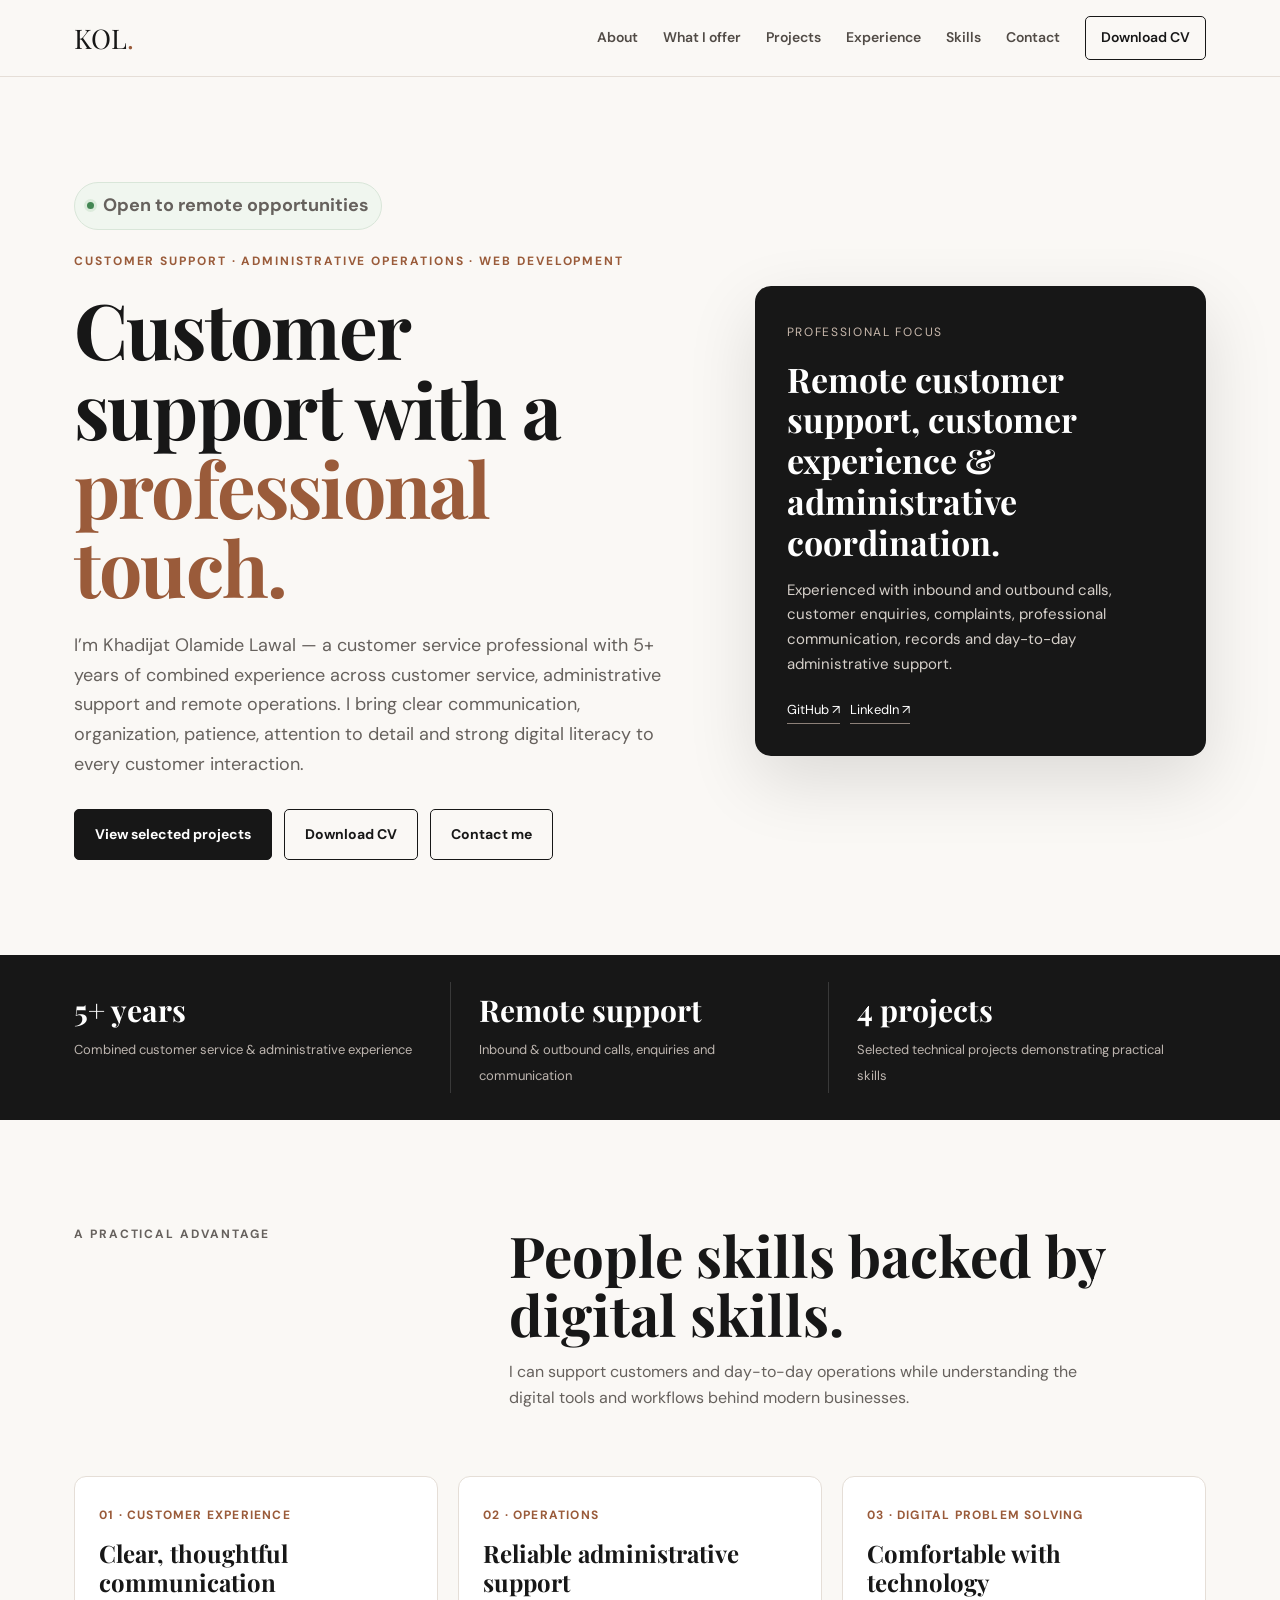
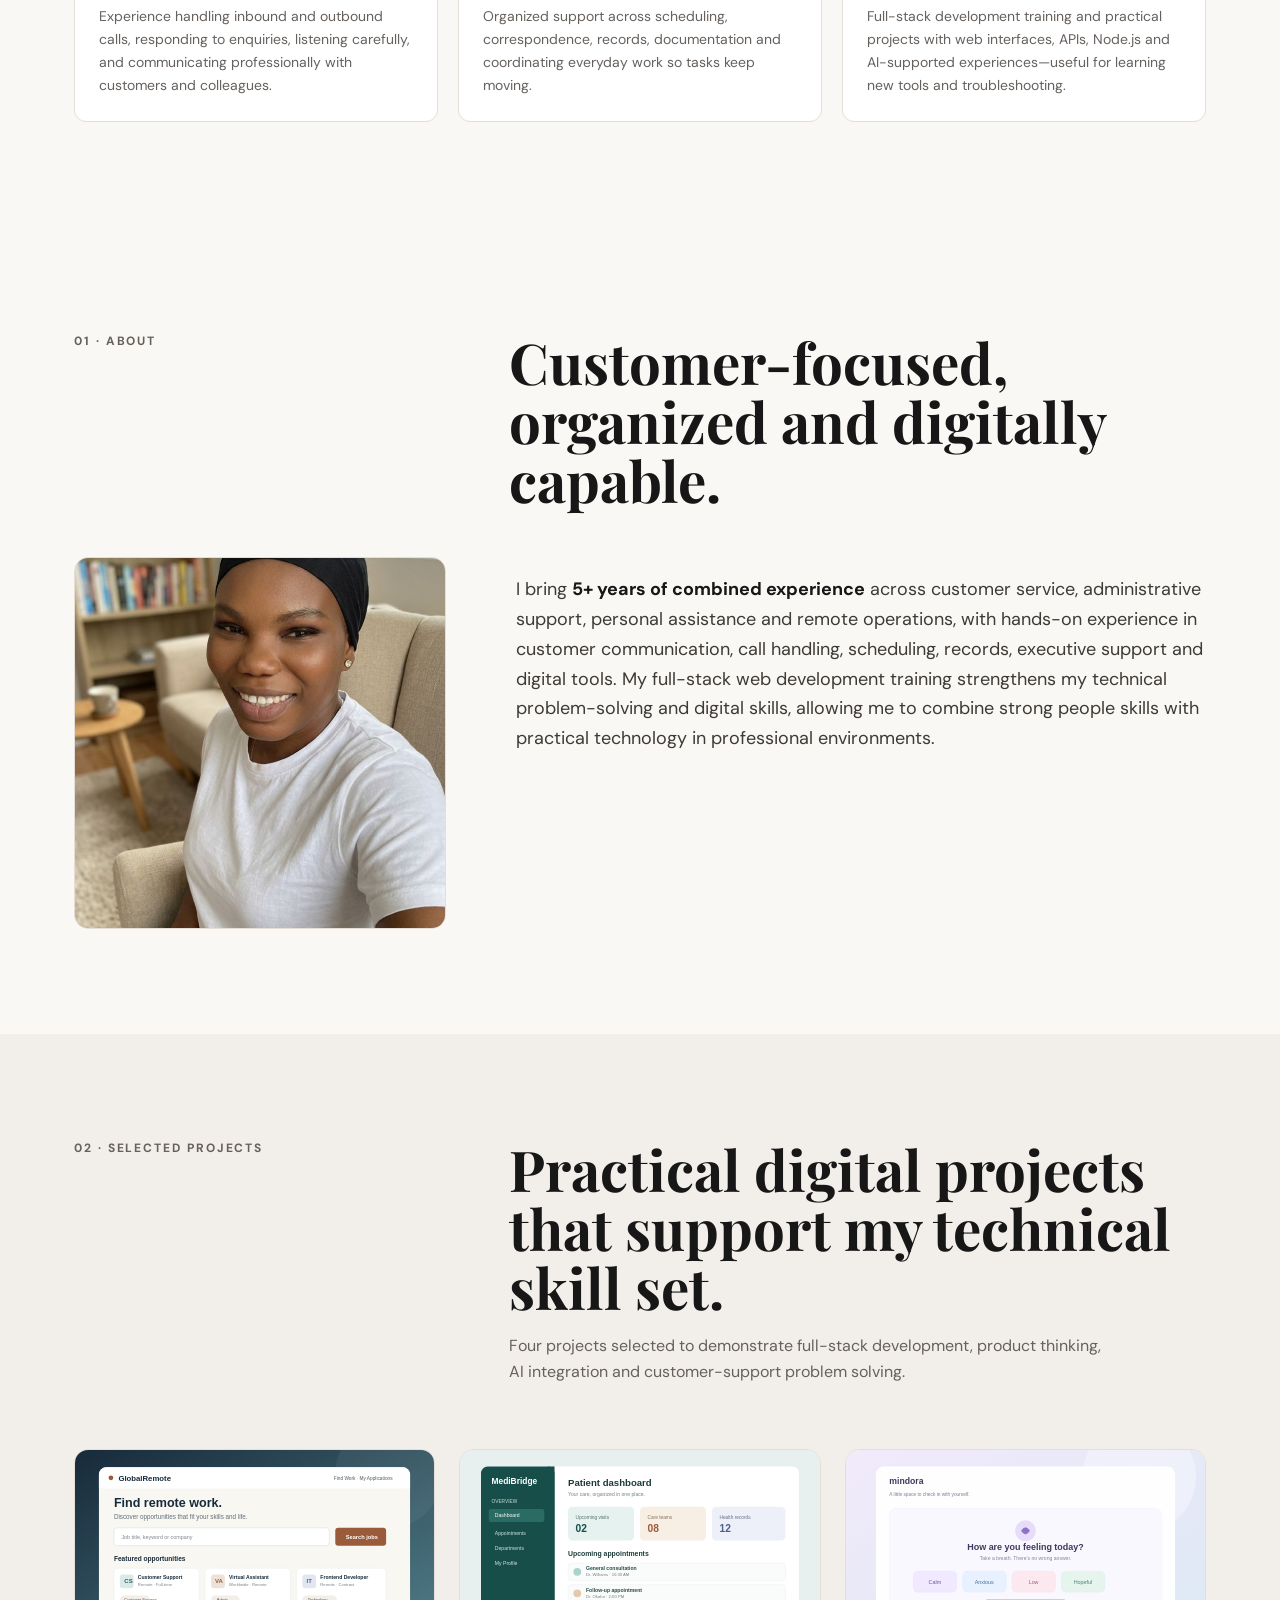
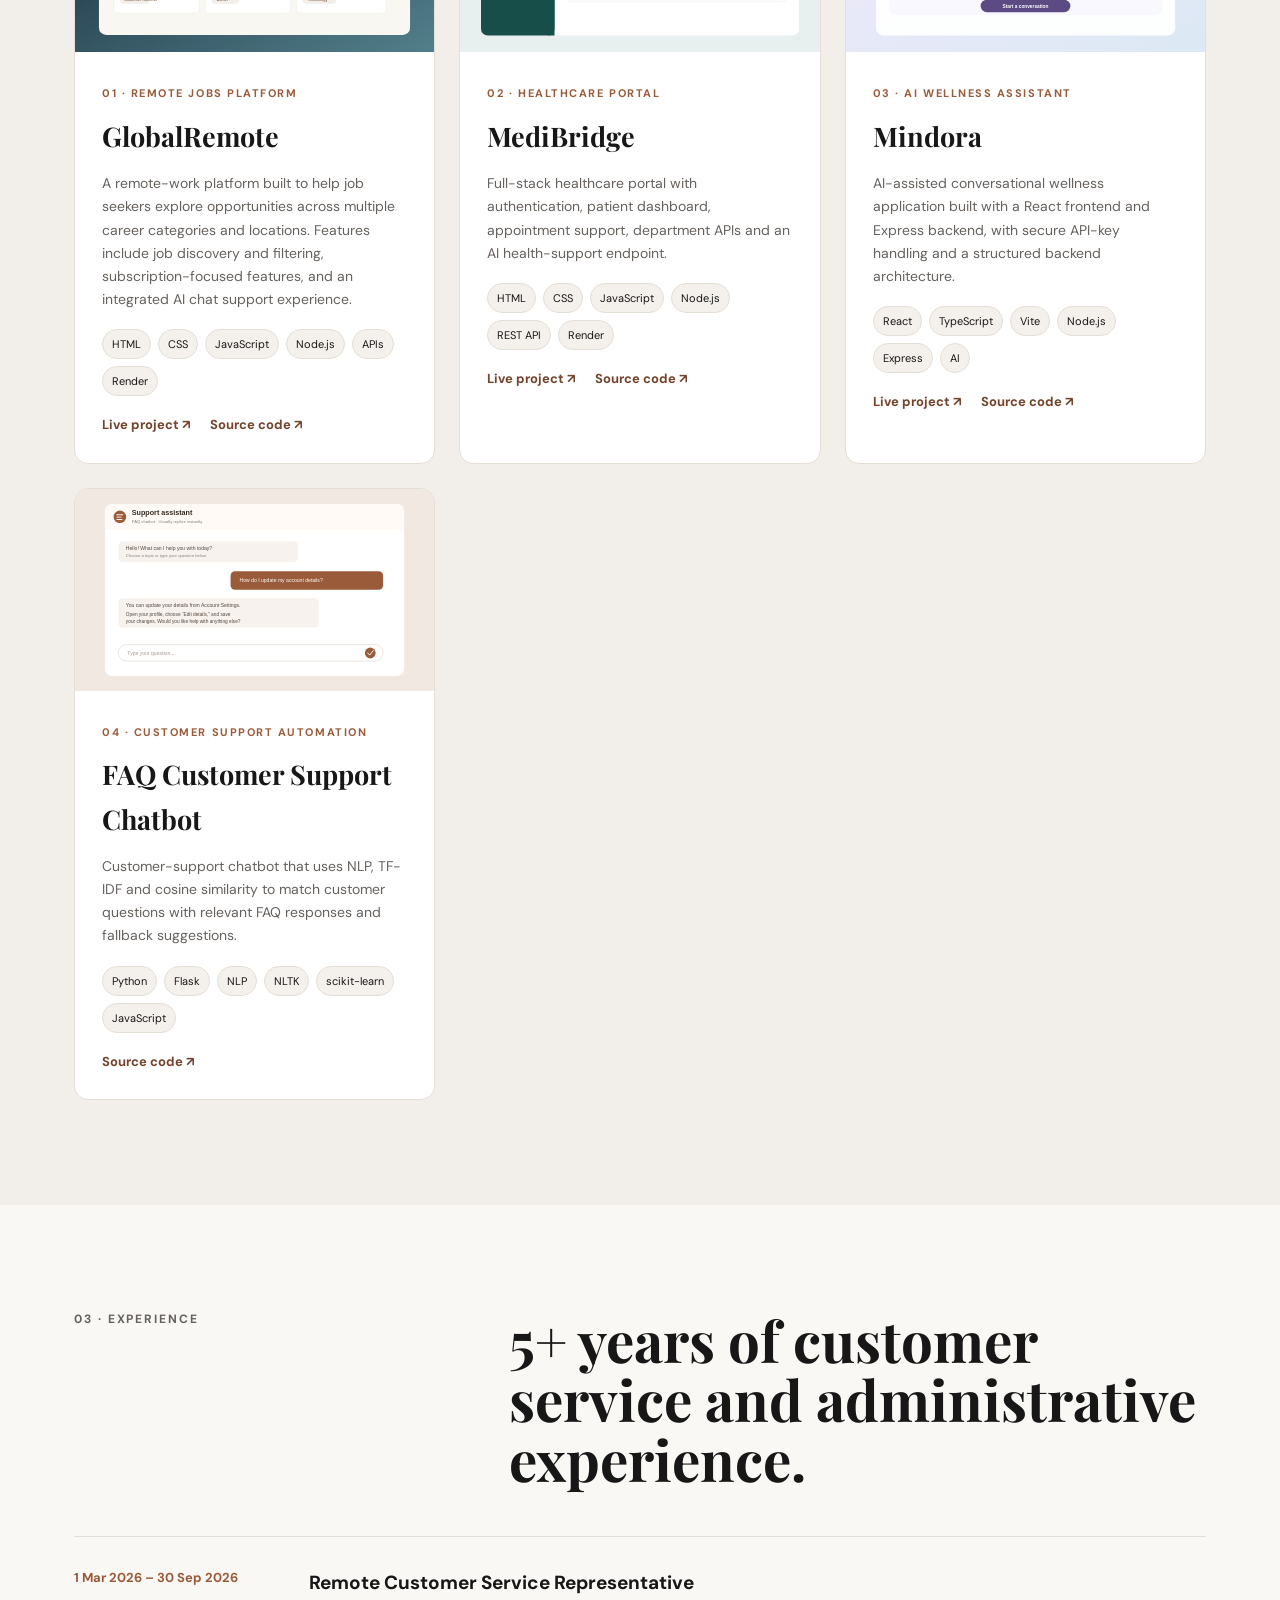
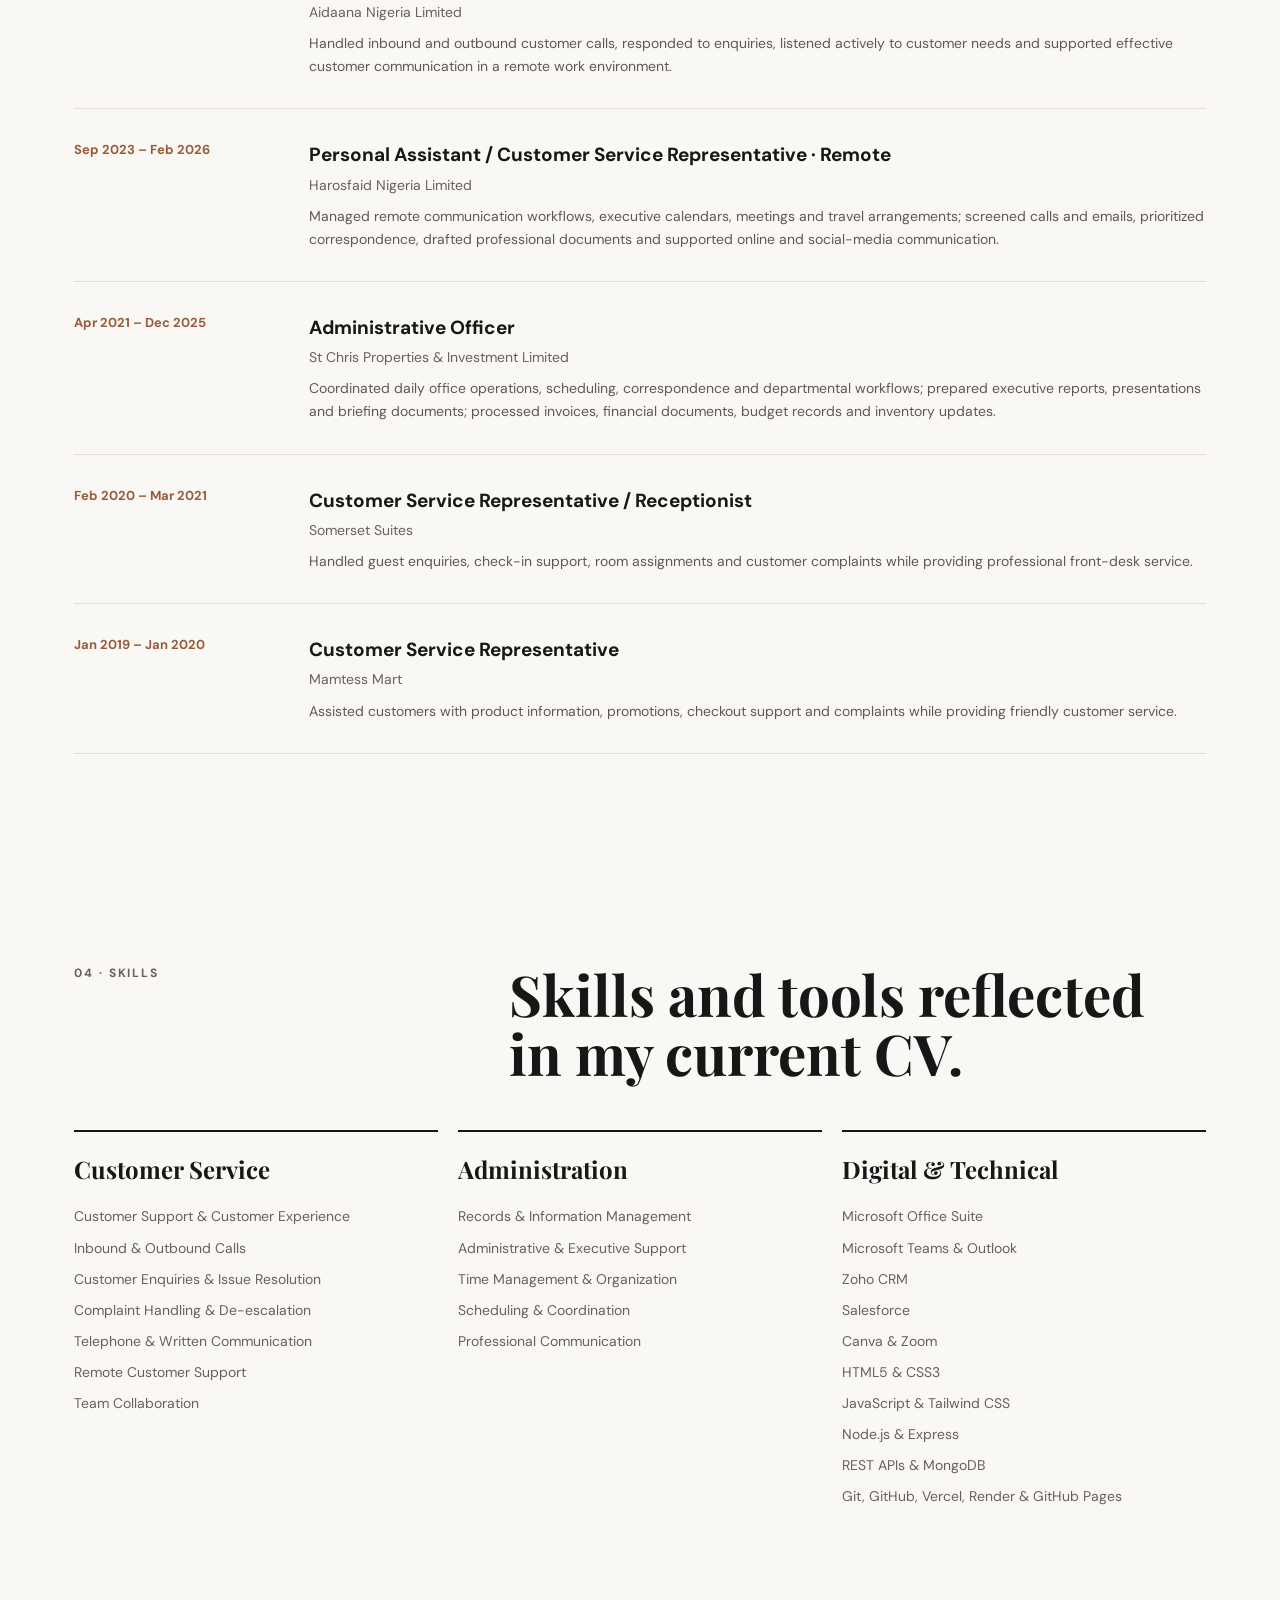
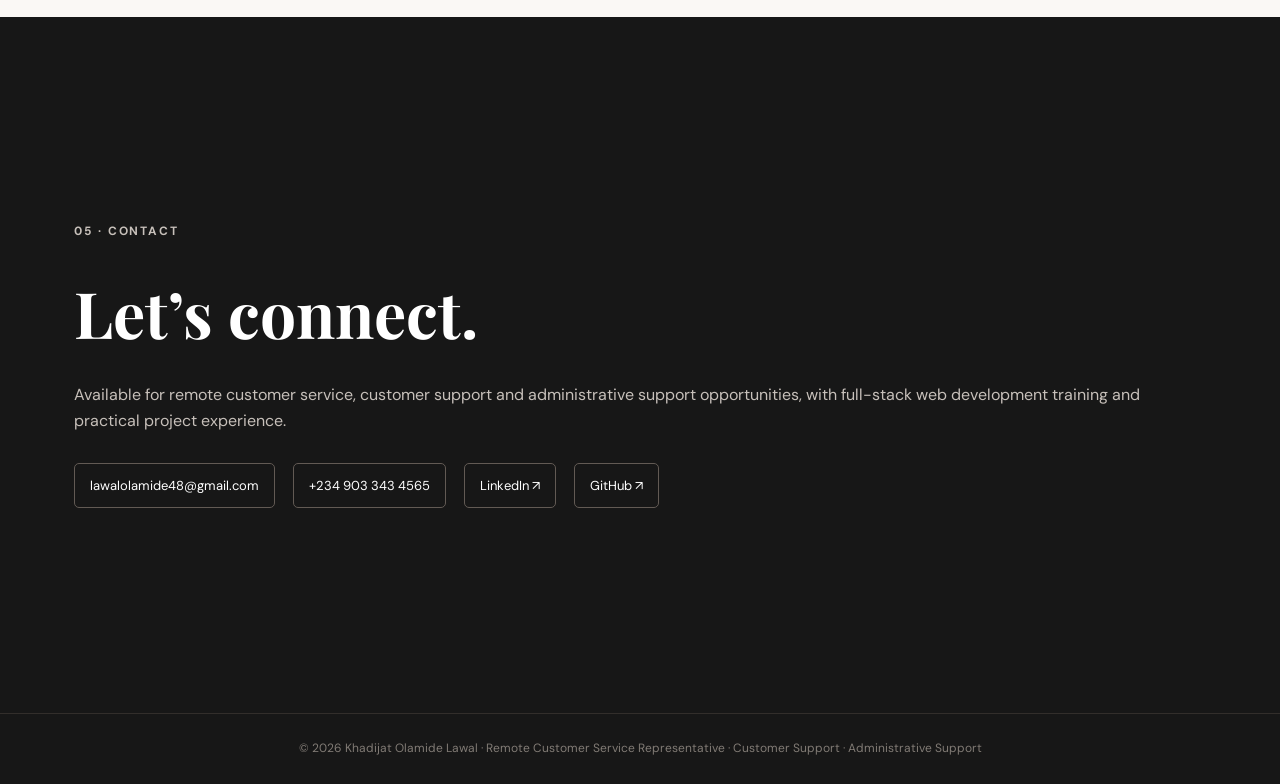
==== commit d5974572: "Strengthen recruiter-focused portfolio messaging and availability CTA" ====
--- a/index.html
+++ b/index.html
@@ -7,13 +7,14 @@
 <link rel="preconnect" href="https://fonts.googleapis.com"><link rel="preconnect" href="https://fonts.gstatic.com" crossorigin>
 <link href="https://fonts.googleapis.com/css2?family=DM+Sans:wght@400;500;600;700&family=Playfair+Display:wght@600;700&display=swap" rel="stylesheet">
 <style>
-:root{--ink:#171717;--muted:#66615d;--paper:#faf8f5;--accent:#9a5b3a;--accent-dark:#74432c;--line:#e5ded7;--soft:#f2eee9;--max:1180px}*{box-sizing:border-box}html{scroll-behavior:smooth}body{margin:0;background:var(--paper);color:var(--ink);font-family:'DM Sans',sans-serif;line-height:1.65}a{color:inherit}img{max-width:100%;display:block}.skip{position:absolute;left:-9999px}.skip:focus{left:15px;top:15px;background:#fff;padding:10px;z-index:99}header{position:sticky;top:0;z-index:20;background:rgba(250,248,245,.95);backdrop-filter:blur(14px);border-bottom:1px solid var(--line)}nav{max-width:var(--max);height:76px;margin:auto;padding:0 24px;display:flex;align-items:center;justify-content:space-between}.logo{font-family:'Playfair Display',serif;font-size:27px;text-decoration:none}.logo span{color:var(--accent)}.nav{display:flex;gap:25px;align-items:center}.nav a{text-decoration:none;font-size:14px;font-weight:600;color:#514b46}.nav a:hover{color:var(--accent)}.nav .cv{padding:9px 15px;border:1px solid var(--ink);border-radius:5px;color:var(--ink)}.nav .cv:hover{background:var(--ink);color:#fff}.menu{display:none;background:none;border:0;font-size:25px}.hero{max-width:var(--max);margin:auto;padding:105px 24px 95px;display:grid;grid-template-columns:1.15fr .85fr;gap:70px;align-items:center}.eyebrow{font-size:12px;letter-spacing:.16em;text-transform:uppercase;font-weight:700;color:var(--accent);margin:0 0 18px}.hero h1{font-family:'Playfair Display',serif;font-size:clamp(48px,6vw,82px);line-height:1.03;letter-spacing:-1.8px;margin:0 0 25px}.hero h1 em{font-style:normal;color:var(--accent)}.hero>div>p:not(.eyebrow){font-size:18px;color:var(--muted);max-width:690px}.actions{display:flex;gap:12px;flex-wrap:wrap;margin-top:30px}.btn{display:inline-block;padding:13px 20px;border-radius:5px;text-decoration:none;font-weight:700;font-size:14px;border:1px solid var(--ink)}.primary{background:var(--ink);color:#fff}.secondary:hover{background:#fff}.hero-card{background:var(--ink);color:#fff;border-radius:16px;padding:32px;box-shadow:0 25px 70px rgba(0,0,0,.12)}.hero-card .mini{font-size:12px;text-transform:uppercase;letter-spacing:.14em;color:#c9b9ad}.hero-card h2{font-family:'Playfair Display',serif;font-size:34px;line-height:1.2;margin:14px 0}.hero-card p{color:#d6d0ca;font-size:15px}.links{display:flex;gap:10px;flex-wrap:wrap;margin-top:22px}.hero-card a{color:#fff;text-decoration:none;border-bottom:1px solid #8c8078;padding-bottom:3px;font-size:13px}.stats{background:var(--ink);color:#fff}.stats-inner{max-width:var(--max);margin:auto;padding:27px 24px;display:grid;grid-template-columns:repeat(3,1fr)}.stat{padding:4px 28px;border-right:1px solid rgba(255,255,255,.15)}.stat:first-child{padding-left:0}.stat:last-child{border:0}.stat strong{display:block;font-family:'Playfair Display',serif;font-size:30px}.stat span{color:#bdb5af;font-size:13px}section{max-width:var(--max);margin:auto;padding:105px 24px}.section-head{display:grid;grid-template-columns:.7fr 1.3fr;gap:60px;margin-bottom:48px}.section-head h2{font-family:'Playfair Display',serif;font-size:clamp(36px,4.4vw,60px);line-height:1.05;margin:0}.section-head p:last-child{color:var(--muted);max-width:600px}.about-grid{display:grid;grid-template-columns:.7fr 1.3fr;gap:70px;align-items:start}.portrait{border-radius:14px;overflow:hidden;background:#eee;border:1px solid var(--line)}.portrait img{width:100%;aspect-ratio:1/1;object-fit:cover}.about-copy{font-size:18px;color:#3e3a36}.about-copy strong{color:var(--ink)}.projects{background:var(--soft);max-width:none}.projects-inner{max-width:var(--max);margin:auto;padding:105px 24px}.project-grid{display:grid;grid-template-columns:repeat(3,1fr);gap:24px}.project{background:#fff;border:1px solid var(--line);border-radius:14px;overflow:hidden;display:flex;flex-direction:column}.project-image{aspect-ratio:16/9;background:#e8e1da;overflow:hidden}.project-image img{width:100%;height:100%;object-fit:cover;transition:transform .4s}.project:hover img{transform:scale(1.035)}.project-body{padding:27px}.project-number{font-size:11px;font-weight:700;letter-spacing:.14em;color:var(--accent);text-transform:uppercase}.project h3{font-family:'Playfair Display',serif;font-size:27px;margin:8px 0}.project p{color:var(--muted);font-size:14px}.tags{display:flex;flex-wrap:wrap;gap:7px;margin:18px 0}.tags span{font-size:11px;padding:5px 9px;background:#f4f0ec;border:1px solid var(--line);border-radius:20px}.project-links{display:flex;gap:20px;flex-wrap:wrap;margin-top:auto}.project-links a{font-size:13px;font-weight:700;text-decoration:none;color:var(--accent-dark)}.project-links a:hover{text-decoration:underline}.timeline{border-top:1px solid var(--line)}.role{display:grid;grid-template-columns:190px 1fr;gap:45px;padding:30px 0;border-bottom:1px solid var(--line)}.date{font-size:13px;color:var(--accent);font-weight:700}.role h3{margin:0 0 3px;font-size:19px}.company{margin:0 0 8px;color:var(--muted);font-size:14px}.role p:last-child{margin:0;color:#5e5954;font-size:14px}.skills{display:grid;grid-template-columns:repeat(3,1fr);gap:20px}.skill{border-top:2px solid var(--ink);padding-top:18px}.skill h3{font-family:'Playfair Display',serif;font-size:24px;margin:0 0 12px}.skill ul{list-style:none;padding:0;margin:0;color:var(--muted);font-size:14px}.skill li{padding:4px 0}.contact{max-width:none;background:var(--ink);color:#fff}.contact-inner{max-width:var(--max);margin:auto;padding:100px 24px}.contact h2{font-family:'Playfair Display',serif;font-size:clamp(42px,5vw,70px);margin:0 0 15px}.contact p{color:#c7c0ba}.contact-links{display:flex;gap:18px;flex-wrap:wrap;margin-top:28px}.contact-links a{padding:11px 15px;border:1px solid #625a54;border-radius:5px;text-decoration:none;font-size:13px}.contact-links a:hover{border-color:#fff;background:#fff;color:var(--ink)}footer{padding:25px 24px;text-align:center;font-size:12px;color:#817b75;background:var(--ink);border-top:1px solid #322e2b}@media(max-width:900px){.project-grid{grid-template-columns:1fr 1fr}}@media(max-width:800px){.menu{display:block}.nav{display:none;position:absolute;top:76px;left:0;right:0;background:var(--paper);padding:20px 24px;flex-direction:column;align-items:flex-start;border-bottom:1px solid var(--line)}.nav.open{display:flex}.hero,.about-grid,.section-head{grid-template-columns:1fr}.hero{padding-top:75px;gap:45px}.stats-inner,.skills{grid-template-columns:1fr}.stat{border-right:0;border-bottom:1px solid rgba(255,255,255,.15);padding:16px 0}.stat:last-child{border-bottom:0}.project-grid{grid-template-columns:1fr}.role{grid-template-columns:1fr;gap:7px}}@media(max-width:520px){section,.projects-inner,.contact-inner{padding-top:75px;padding-bottom:75px}.hero h1{font-size:48px}.section-head{gap:20px}.project-body{padding:21px}}
+:root{--ink:#171717;--muted:#66615d;--paper:#faf8f5;--accent:#9a5b3a;--accent-dark:#74432c;--line:#e5ded7;--soft:#f2eee9;--max:1180px}*{box-sizing:border-box}html{scroll-behavior:smooth}body{margin:0;background:var(--paper);color:var(--ink);font-family:'DM Sans',sans-serif;line-height:1.65}a{color:inherit}img{max-width:100%;display:block}.skip{position:absolute;left:-9999px}.skip:focus{left:15px;top:15px;background:#fff;padding:10px;z-index:99}header{position:sticky;top:0;z-index:20;background:rgba(250,248,245,.95);backdrop-filter:blur(14px);border-bottom:1px solid var(--line)}nav{max-width:var(--max);height:76px;margin:auto;padding:0 24px;display:flex;align-items:center;justify-content:space-between}.logo{font-family:'Playfair Display',serif;font-size:27px;text-decoration:none}.logo span{color:var(--accent)}.nav{display:flex;gap:25px;align-items:center}.nav a{text-decoration:none;font-size:14px;font-weight:600;color:#514b46}.nav a:hover{color:var(--accent)}.nav .cv{padding:9px 15px;border:1px solid var(--ink);border-radius:5px;color:var(--ink)}.nav .cv:hover{background:var(--ink);color:#fff}.menu{display:none;background:none;border:0;font-size:25px}.hero{max-width:var(--max);margin:auto;padding:105px 24px 95px;display:grid;grid-template-columns:1.15fr .85fr;gap:70px;align-items:center}.availability{display:inline-flex;align-items:center;gap:9px;padding:8px 12px;margin:0 0 22px;border:1px solid #d9e6d9;border-radius:999px;background:#f0f6ef;color:#315d3c;font-size:12px;font-weight:700}.availability:before{content:"";width:7px;height:7px;border-radius:50%;background:#438653;box-shadow:0 0 0 3px #dcebdc}.eyebrow{font-size:12px;letter-spacing:.16em;text-transform:uppercase;font-weight:700;color:var(--accent);margin:0 0 18px}.hero h1{font-family:'Playfair Display',serif;font-size:clamp(48px,6vw,82px);line-height:1.03;letter-spacing:-1.8px;margin:0 0 25px}.hero h1 em{font-style:normal;color:var(--accent)}.hero>div>p:not(.eyebrow){font-size:18px;color:var(--muted);max-width:690px}.actions{display:flex;gap:12px;flex-wrap:wrap;margin-top:30px}.btn{display:inline-block;padding:13px 20px;border-radius:5px;text-decoration:none;font-weight:700;font-size:14px;border:1px solid var(--ink)}.primary{background:var(--ink);color:#fff}.secondary:hover{background:#fff}.hero-card{background:var(--ink);color:#fff;border-radius:16px;padding:32px;box-shadow:0 25px 70px rgba(0,0,0,.12)}.hero-card .mini{font-size:12px;text-transform:uppercase;letter-spacing:.14em;color:#c9b9ad}.hero-card h2{font-family:'Playfair Display',serif;font-size:34px;line-height:1.2;margin:14px 0}.hero-card p{color:#d6d0ca;font-size:15px}.links{display:flex;gap:10px;flex-wrap:wrap;margin-top:22px}.hero-card a{color:#fff;text-decoration:none;border-bottom:1px solid #8c8078;padding-bottom:3px;font-size:13px}.stats{background:var(--ink);color:#fff}.stats-inner{max-width:var(--max);margin:auto;padding:27px 24px;display:grid;grid-template-columns:repeat(3,1fr)}.stat{padding:4px 28px;border-right:1px solid rgba(255,255,255,.15)}.stat:first-child{padding-left:0}.stat:last-child{border:0}.stat strong{display:block;font-family:'Playfair Display',serif;font-size:30px}.stat span{color:#bdb5af;font-size:13px}section{max-width:var(--max);margin:auto;padding:105px 24px}.section-head{display:grid;grid-template-columns:.7fr 1.3fr;gap:60px;margin-bottom:48px}.section-head h2{font-family:'Playfair Display',serif;font-size:clamp(36px,4.4vw,60px);line-height:1.05;margin:0}.section-head p:last-child{color:var(--muted);max-width:600px}.value-grid{display:grid;grid-template-columns:repeat(3,1fr);gap:20px}.value-card{padding:24px;border:1px solid var(--line);border-radius:12px;background:#fff}.value-card .icon-label{font-size:12px;font-weight:700;letter-spacing:.1em;text-transform:uppercase;color:var(--accent)}.value-card h3{font-family:"Playfair Display",serif;font-size:24px;line-height:1.2;margin:12px 0 8px}.value-card p{font-size:14px;color:var(--muted);margin:0}.about-grid{display:grid;grid-template-columns:.7fr 1.3fr;gap:70px;align-items:start}.portrait{border-radius:14px;overflow:hidden;background:#eee;border:1px solid var(--line)}.portrait img{width:100%;aspect-ratio:1/1;object-fit:cover}.about-copy{font-size:18px;color:#3e3a36}.about-copy strong{color:var(--ink)}.projects{background:var(--soft);max-width:none}.projects-inner{max-width:var(--max);margin:auto;padding:105px 24px}.project-grid{display:grid;grid-template-columns:repeat(3,1fr);gap:24px}.project{background:#fff;border:1px solid var(--line);border-radius:14px;overflow:hidden;display:flex;flex-direction:column}.project-image{aspect-ratio:16/9;background:#e8e1da;overflow:hidden}.project-image img{width:100%;height:100%;object-fit:cover;transition:transform .4s}.project:hover img{transform:scale(1.035)}.project-body{padding:27px}.project-number{font-size:11px;font-weight:700;letter-spacing:.14em;color:var(--accent);text-transform:uppercase}.project h3{font-family:'Playfair Display',serif;font-size:27px;margin:8px 0}.project p{color:var(--muted);font-size:14px}.tags{display:flex;flex-wrap:wrap;gap:7px;margin:18px 0}.tags span{font-size:11px;padding:5px 9px;background:#f4f0ec;border:1px solid var(--line);border-radius:20px}.project-links{display:flex;gap:20px;flex-wrap:wrap;margin-top:auto}.project-links a{font-size:13px;font-weight:700;text-decoration:none;color:var(--accent-dark)}.project-links a:hover{text-decoration:underline}.timeline{border-top:1px solid var(--line)}.role{display:grid;grid-template-columns:190px 1fr;gap:45px;padding:30px 0;border-bottom:1px solid var(--line)}.date{font-size:13px;color:var(--accent);font-weight:700}.role h3{margin:0 0 3px;font-size:19px}.company{margin:0 0 8px;color:var(--muted);font-size:14px}.role p:last-child{margin:0;color:#5e5954;font-size:14px}.skills{display:grid;grid-template-columns:repeat(3,1fr);gap:20px}.skill{border-top:2px solid var(--ink);padding-top:18px}.skill h3{font-family:'Playfair Display',serif;font-size:24px;margin:0 0 12px}.skill ul{list-style:none;padding:0;margin:0;color:var(--muted);font-size:14px}.skill li{padding:4px 0}.contact{max-width:none;background:var(--ink);color:#fff}.contact-inner{max-width:var(--max);margin:auto;padding:100px 24px}.contact h2{font-family:'Playfair Display',serif;font-size:clamp(42px,5vw,70px);margin:0 0 15px}.contact p{color:#c7c0ba}.contact-links{display:flex;gap:18px;flex-wrap:wrap;margin-top:28px}.contact-links a{padding:11px 15px;border:1px solid #625a54;border-radius:5px;text-decoration:none;font-size:13px}.contact-links a:hover{border-color:#fff;background:#fff;color:var(--ink)}footer{padding:25px 24px;text-align:center;font-size:12px;color:#817b75;background:var(--ink);border-top:1px solid #322e2b}@media(max-width:900px){.project-grid{grid-template-columns:1fr 1fr}.value-grid{grid-template-columns:1fr}}@media(max-width:800px){.menu{display:block}.nav{display:none;position:absolute;top:76px;left:0;right:0;background:var(--paper);padding:20px 24px;flex-direction:column;align-items:flex-start;border-bottom:1px solid var(--line)}.nav.open{display:flex}.hero,.about-grid,.section-head{grid-template-columns:1fr}.hero{padding-top:75px;gap:45px}.stats-inner,.skills{grid-template-columns:1fr}.stat{border-right:0;border-bottom:1px solid rgba(255,255,255,.15);padding:16px 0}.stat:last-child{border-bottom:0}.project-grid{grid-template-columns:1fr}.role{grid-template-columns:1fr;gap:7px}}@media(max-width:520px){section,.projects-inner,.contact-inner{padding-top:75px;padding-bottom:75px}.hero h1{font-size:48px}.section-head{gap:20px}.project-body{padding:21px}}
 </style></head>
 <body><a class="skip" href="#main">Skip to content</a>
-<header><nav><a class="logo" href="#top">KOL<span>.</span></a><button class="menu" aria-label="Open menu" aria-expanded="false">☰</button><div class="nav" id="nav"><a href="#about">About</a><a href="#work">Projects</a><a href="#experience">Experience</a><a href="#skills">Skills</a><a href="#contact">Contact</a><a class="cv" href="assets/Khadijat-Olamide-Lawal-CV.pdf" download>Download CV</a></div></nav></header>
+<header><nav><a class="logo" href="#top">KOL<span>.</span></a><button class="menu" aria-label="Open menu" aria-expanded="false">☰</button><div class="nav" id="nav"><a href="#about">About</a><a href="#value">What I offer</a><a href="#work">Projects</a><a href="#experience">Experience</a><a href="#skills">Skills</a><a href="#contact">Contact</a><a class="cv" href="assets/Khadijat-Olamide-Lawal-CV.pdf" download>Download CV</a></div></nav></header>
 <main id="main">
-<section class="hero" id="top"><div><p class="eyebrow">Remote Customer Service Representative · Customer Support · Administrative Support</p><h1>Customer support with a <em>professional touch.</em></h1><p>I’m Khadijat Olamide Lawal — a customer service professional with 5+ years of combined experience across customer service, administrative support and remote operations. I bring clear communication, organization, patience, attention to detail and strong digital literacy to every customer interaction.</p><div class="actions"><a class="btn primary" href="#work">View selected projects</a><a class="btn secondary" href="assets/Khadijat-Olamide-Lawal-CV.pdf" download>Download CV</a></div></div><aside class="hero-card"><span class="mini">Professional focus</span><h2>Remote customer support, customer experience & administrative coordination.</h2><p>Experienced with inbound and outbound calls, customer enquiries, complaints, professional communication, records and day-to-day administrative support.</p><div class="links"><a href="https://github.com/lawalolamide48-cell">GitHub ↗</a><a href="https://www.linkedin.com/in/khadijat-lawal-0120243a5">LinkedIn ↗</a></div></aside></section>
+<section class="hero" id="top"><div><p class="availability">Open to remote opportunities</p><p class="eyebrow">Customer Support · Administrative Operations · Web Development</p><h1>Customer support with a <em>professional touch.</em></h1><p>I’m Khadijat Olamide Lawal — a customer service professional with 5+ years of combined experience across customer service, administrative support and remote operations. I bring clear communication, organization, patience, attention to detail and strong digital literacy to every customer interaction.</p><div class="actions"><a class="btn primary" href="#work">View selected projects</a><a class="btn secondary" href="assets/Khadijat-Olamide-Lawal-CV.pdf" download>Download CV</a><a class="btn secondary" href="#contact">Contact me</a></div></div><aside class="hero-card"><span class="mini">Professional focus</span><h2>Remote customer support, customer experience & administrative coordination.</h2><p>Experienced with inbound and outbound calls, customer enquiries, complaints, professional communication, records and day-to-day administrative support.</p><div class="links"><a href="https://github.com/lawalolamide48-cell">GitHub ↗</a><a href="https://www.linkedin.com/in/khadijat-lawal-0120243a5">LinkedIn ↗</a></div></aside></section>
 <div class="stats"><div class="stats-inner"><div class="stat"><strong>5+ years</strong><span>Combined customer service & administrative experience</span></div><div class="stat"><strong>Remote support</strong><span>Inbound & outbound calls, enquiries and communication</span></div><div class="stat"><strong>4 projects</strong><span>Selected technical projects demonstrating practical skills</span></div></div></div>
+<section id="value"><div class="section-head"><div><p class="eyebrow">A practical advantage</p></div><div><h2>People skills backed by digital skills.</h2><p>I can support customers and day-to-day operations while understanding the digital tools and workflows behind modern businesses.</p></div></div><div class="value-grid"><article class="value-card"><span class="icon-label">01 · Customer experience</span><h3>Clear, thoughtful communication</h3><p>Experience handling inbound and outbound calls, responding to enquiries, listening carefully, and communicating professionally with customers and colleagues.</p></article><article class="value-card"><span class="icon-label">02 · Operations</span><h3>Reliable administrative support</h3><p>Organized support across scheduling, correspondence, records, documentation and coordinating everyday work so tasks keep moving.</p></article><article class="value-card"><span class="icon-label">03 · Digital problem solving</span><h3>Comfortable with technology</h3><p>Full-stack development training and practical projects with web interfaces, APIs, Node.js and AI-supported experiences—useful for learning new tools and troubleshooting.</p></article></div></section>
 <section id="about"><div class="section-head"><div><p class="eyebrow">01 · About</p></div><div><h2>Customer-focused, organized and digitally capable.</h2></div></div><div class="about-grid"><div class="portrait"><img src="assets/profile.jpg" alt="Khadijat Olamide Lawal"></div><div class="about-copy"><p>I bring <strong>5+ years of combined experience</strong> across customer service, administrative support, personal assistance and remote operations, with hands-on experience in customer communication, call handling, scheduling, records, executive support and digital tools. My full-stack web development training strengthens my technical problem-solving and digital skills, allowing me to combine strong people skills with practical technology in professional environments.</p></div></div></section>
 <div class="projects" id="work"><div class="projects-inner"><div class="section-head"><div><p class="eyebrow">02 · Selected projects</p></div><div><h2>Practical digital projects that support my technical skill set.</h2><p>Four projects selected to demonstrate full-stack development, product thinking, AI integration and customer-support problem solving.</p></div></div><div class="project-grid">
 <article class="project"><div class="project-image"><a href="https://globalremote.onrender.com/" aria-label="Open GlobalRemote live website"><img src="assets/globalremote-preview.svg" alt="GlobalRemote remote jobs platform preview" onerror="this.style.display='none';this.parentElement.parentElement.style.background='linear-gradient(135deg,#1c2b3a,#507d8a)';"></a></div><div class="project-body"><span class="project-number">01 · Remote jobs platform</span><h3>GlobalRemote</h3><p>A remote-work platform built to help job seekers explore opportunities across multiple career categories and locations. Features include job discovery and filtering, subscription-focused features, and an integrated AI chat support experience.</p><div class="tags"><span>HTML</span><span>CSS</span><span>JavaScript</span><span>Node.js</span><span>APIs</span><span>Render</span></div><div class="project-links"><a href="https://globalremote.onrender.com/" target="_blank" rel="noopener noreferrer">Live project ↗</a><a href="https://github.com/lawalolamide48-cell/globalremote" target="_blank" rel="noopener noreferrer">Source code ↗</a></div></div></article>
